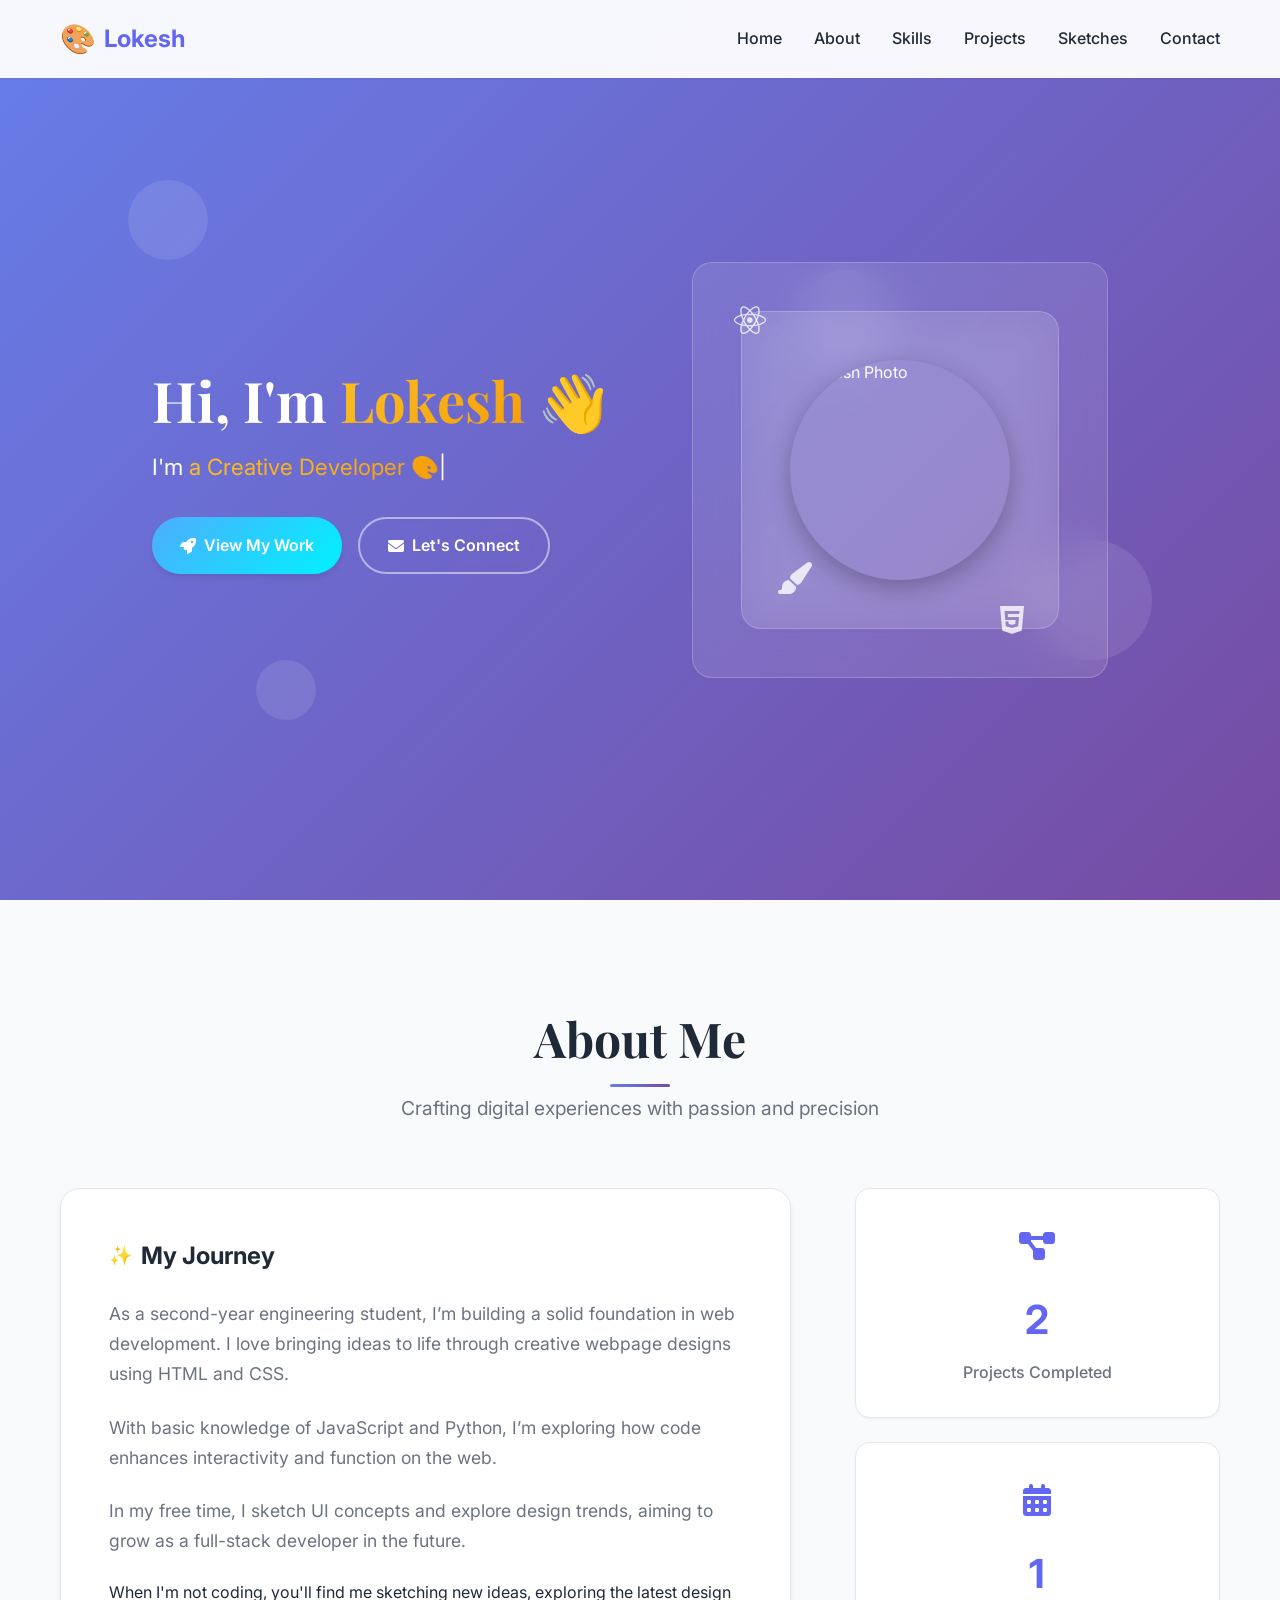
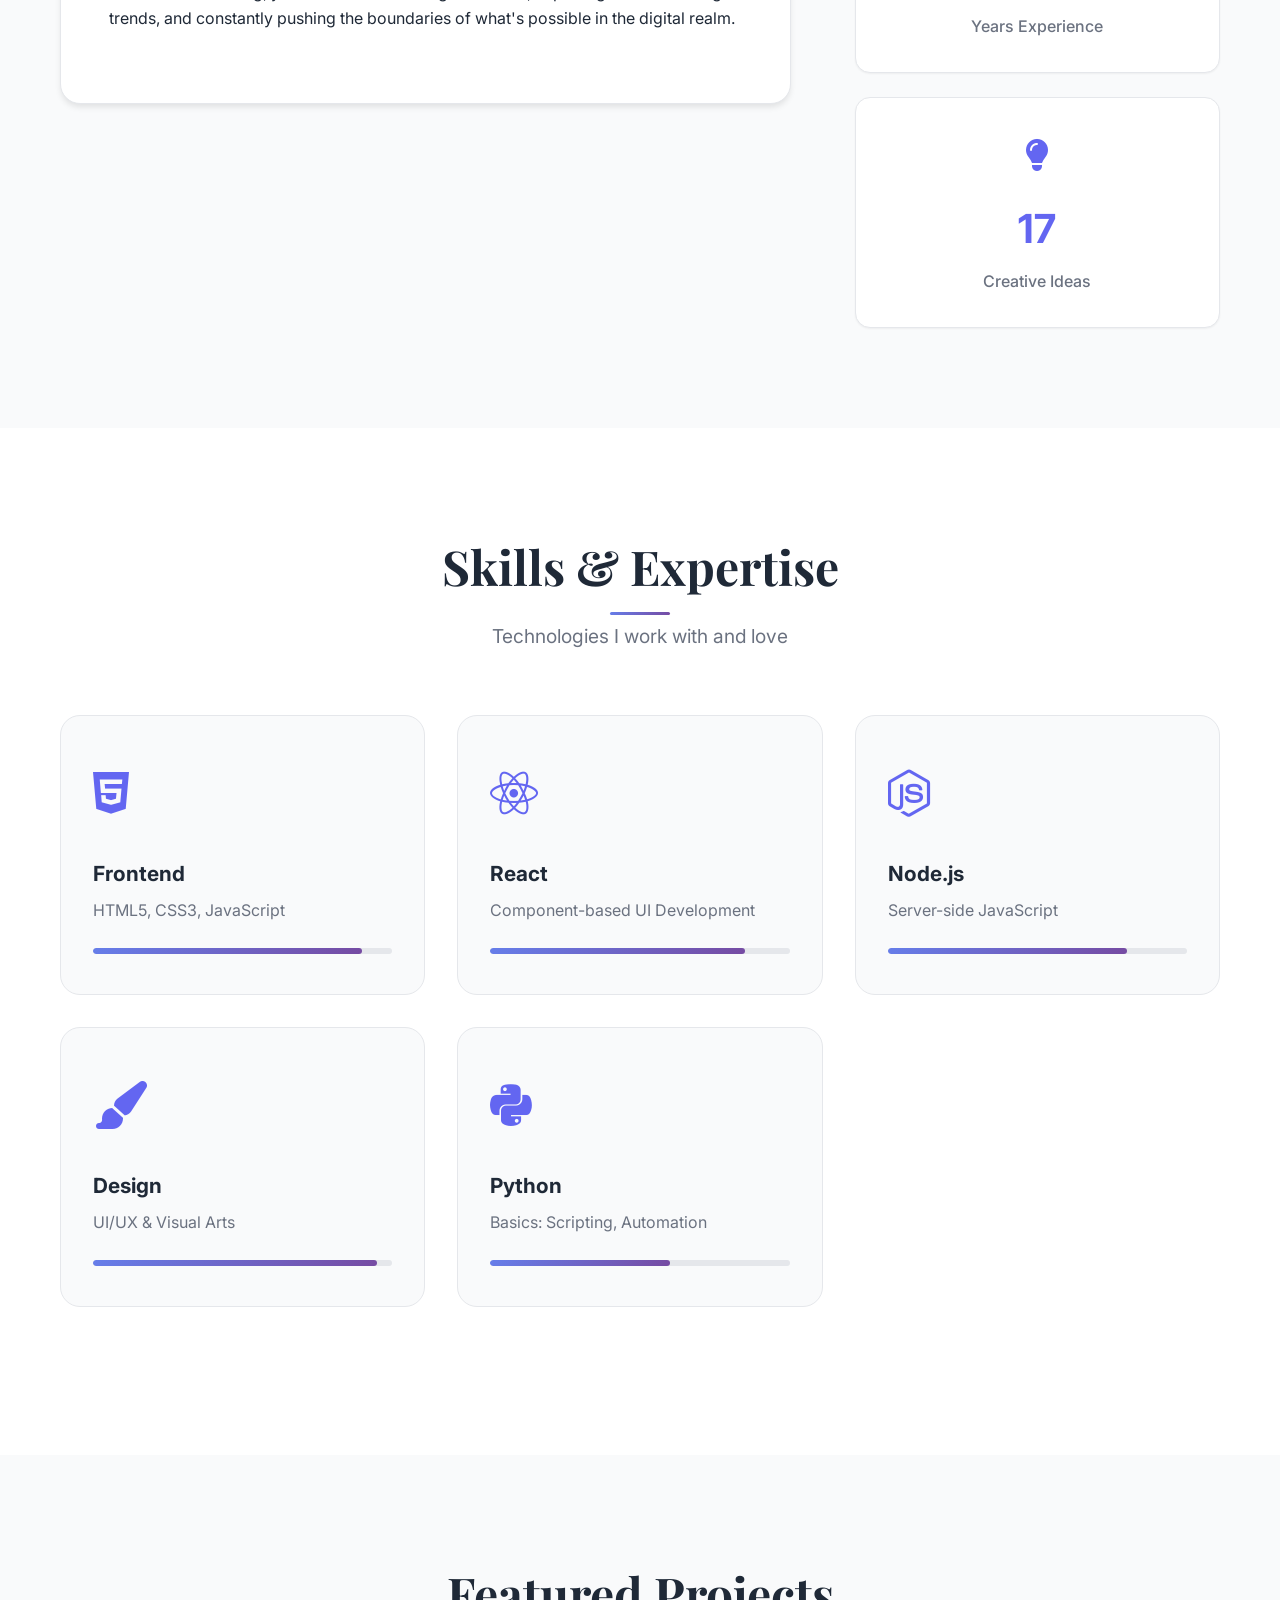
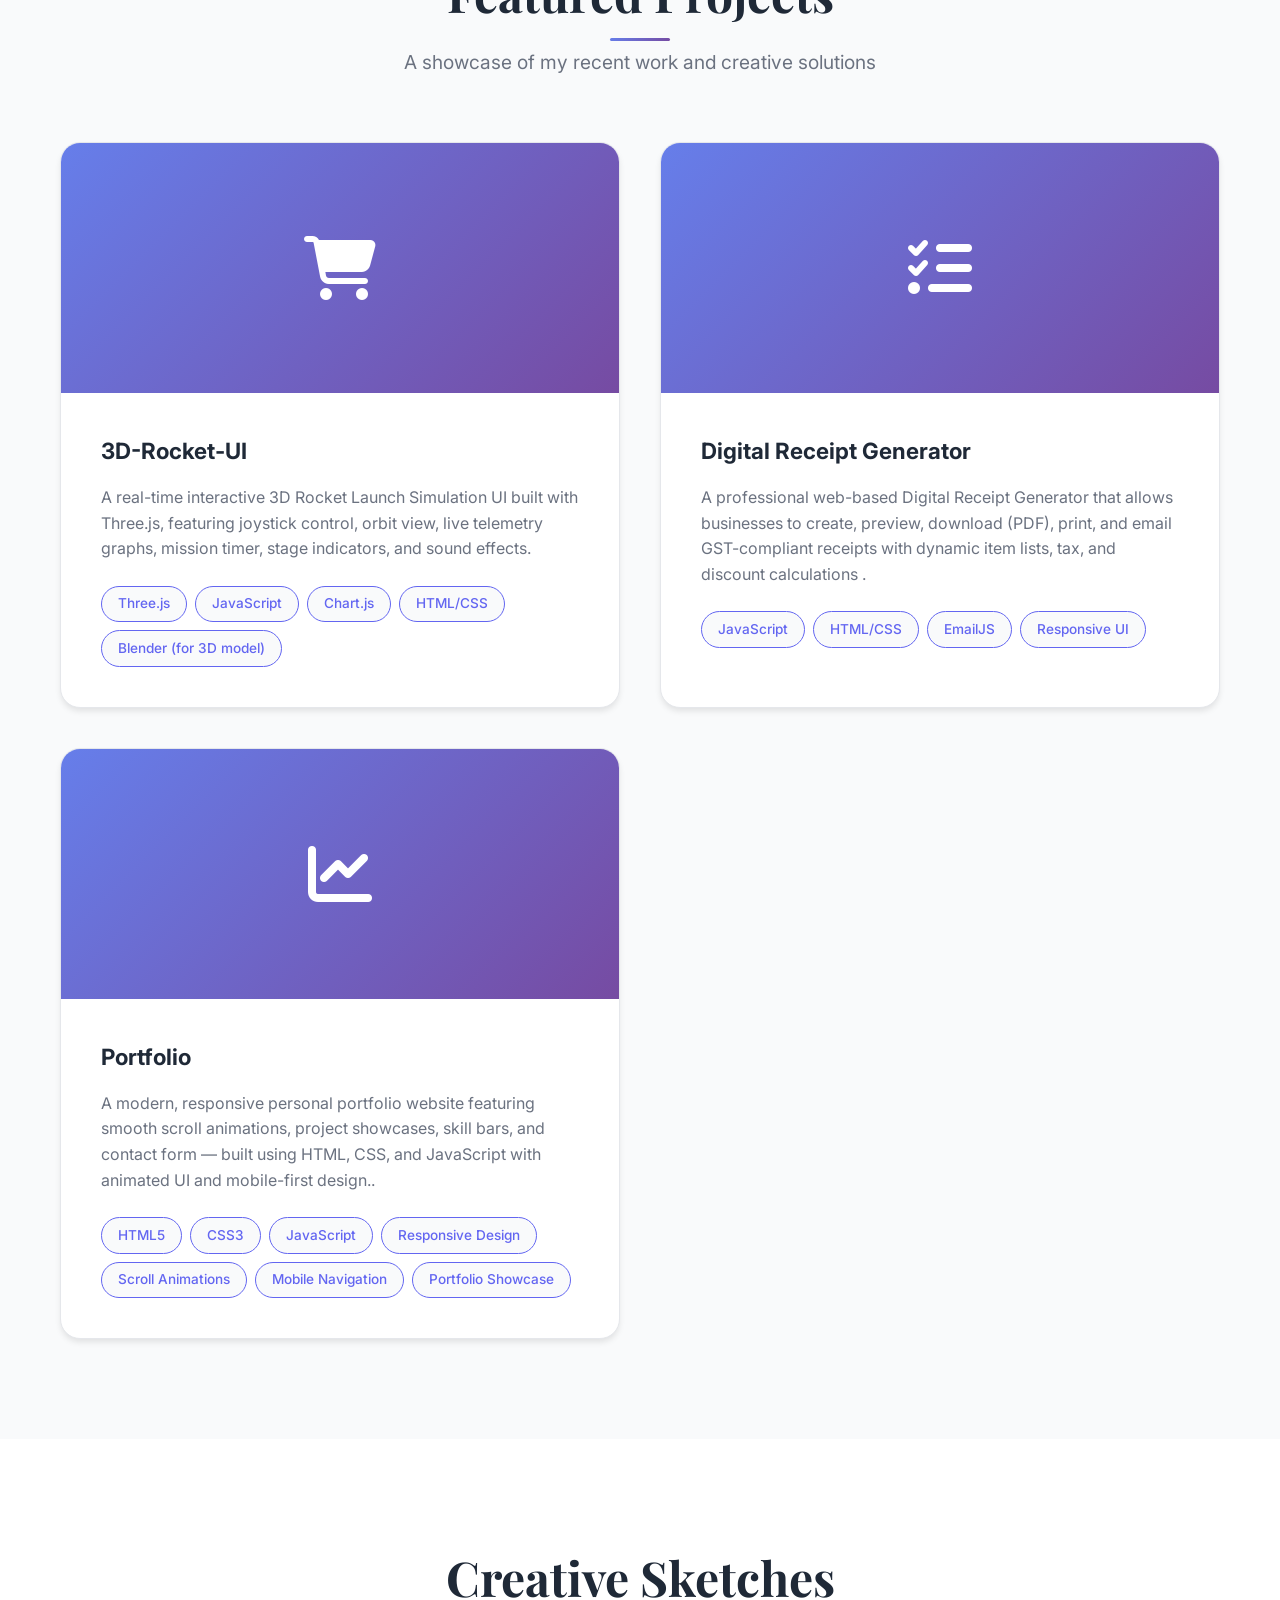
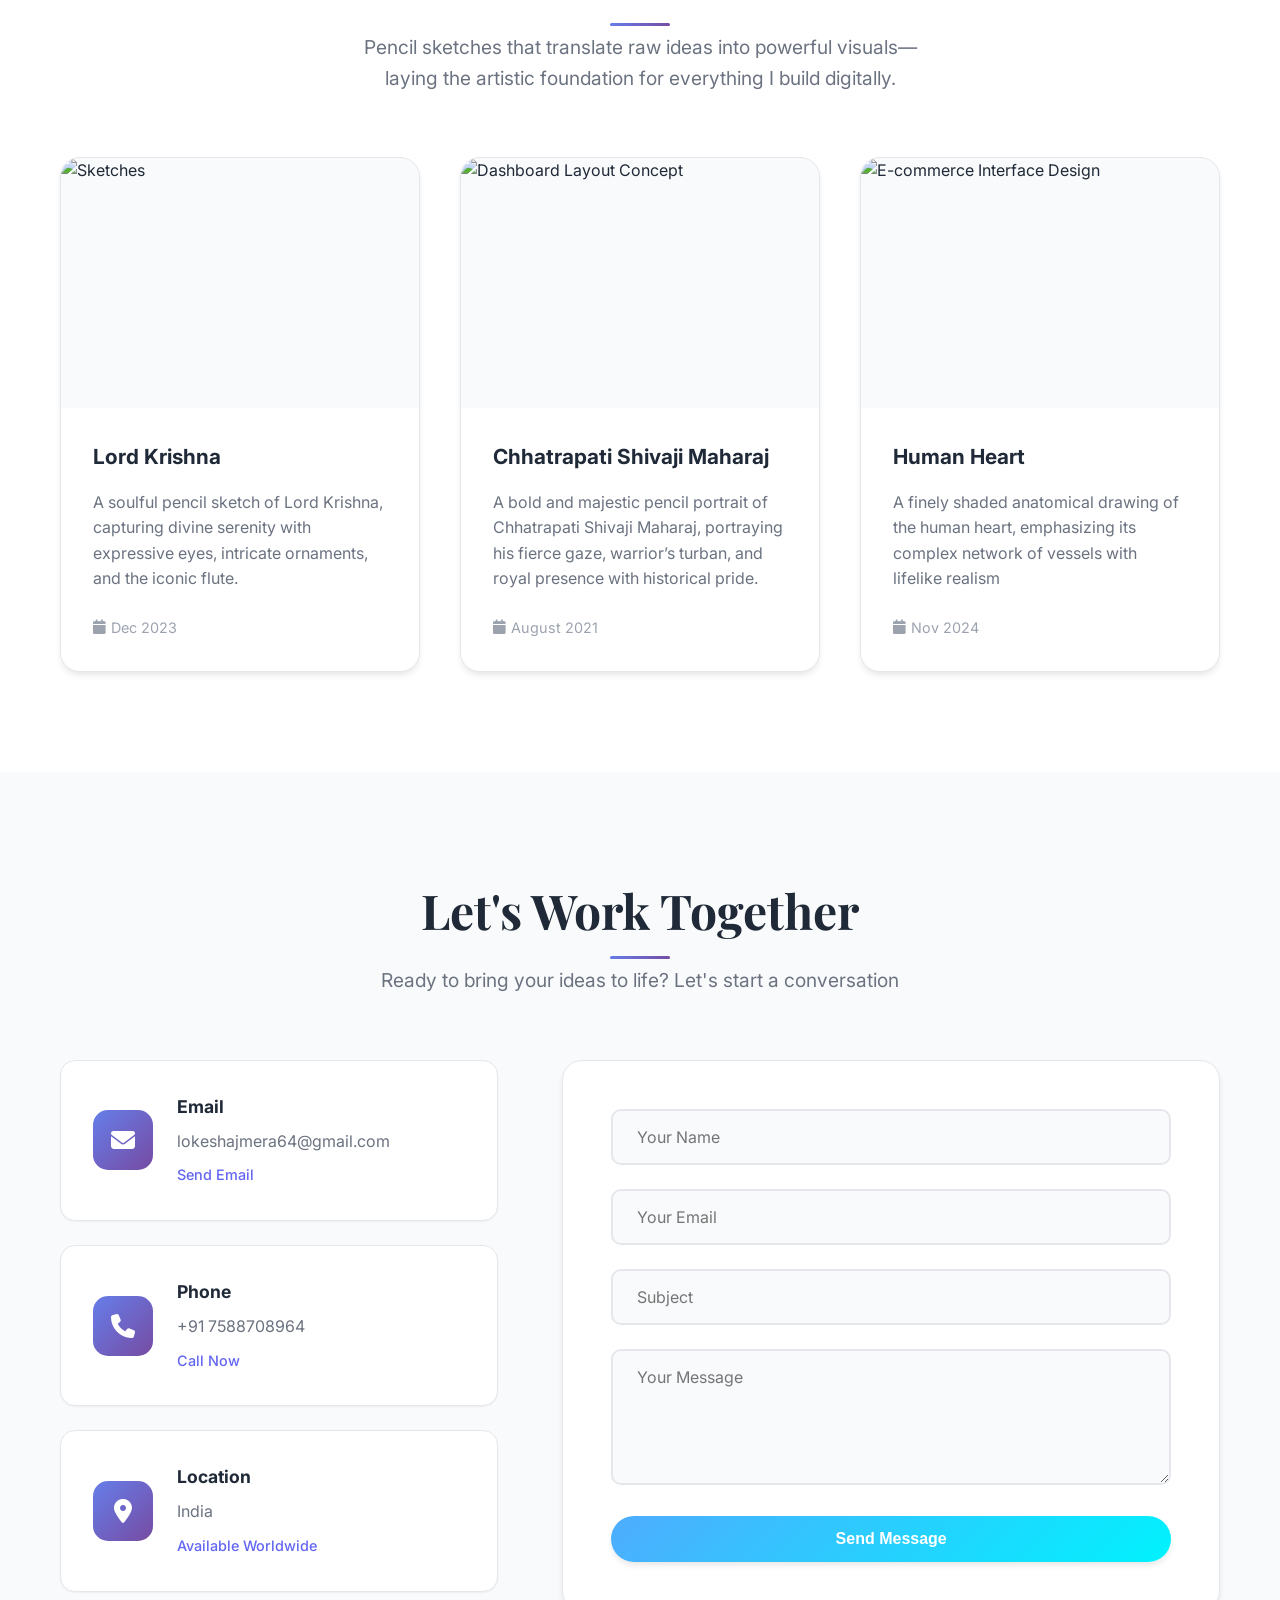
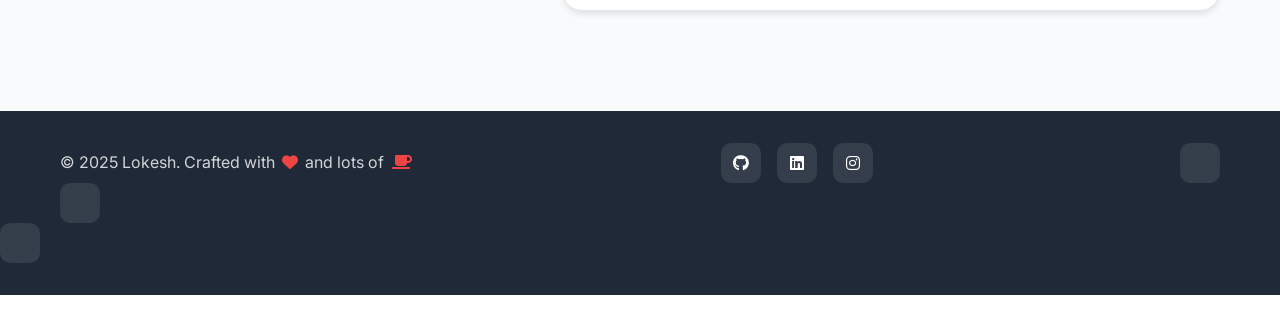
==== index.html @ 63e442e7 "Update index.html" ====
<!DOCTYPE html>
<html lang="en">
<head>
    <meta charset="UTF-8">
    <meta name="viewport" content="width=device-width, initial-scale=1.0">
    <title>Lokesh's Creative Portfolio</title>
    <link rel="stylesheet" href="style2.css">
    <link href="https://fonts.googleapis.com/css2?family=Inter:wght@300;400;500;600;700;800&family=Playfair+Display:wght@400;500;600;700&display=swap" rel="stylesheet">
    <link rel="stylesheet" href="https://cdnjs.cloudflare.com/ajax/libs/font-awesome/6.4.0/css/all.min.css">
</head>
<body>
    <!-- Progress Bar -->
    <div class="progress-bar" id="progressBar"></div>

    <!-- Navigation Bar -->
    <nav class="navbar" id="navbar">
        <div class="nav-container">
            <div class="logo">
                <span class="logo-icon">🎨</span>
                <span class="logo-text">Lokesh</span>
            </div>
            <ul class="nav-menu" id="navMenu">
                <li><a href="#home" class="nav-link">Home</a></li>
                <li><a href="#about" class="nav-link">About</a></li>
                <li><a href="#skills" class="nav-link">Skills</a></li>
                <li><a href="#projects" class="nav-link">Projects</a></li>
                <li><a href="#sketches" class="nav-link">Sketches</a></li>
                <li><a href="#contact" class="nav-link">Contact</a></li>
            </ul>
            <div class="hamburger" id="hamburger">
                <span></span>
                <span></span>
                <span></span>
            </div>
        </div>
    </nav>

    <!-- Hero Section -->
    <section id="home" class="hero">
        <div class="hero-bg">
            <div class="floating-shapes">
                <div class="shape shape-1"></div>
                <div class="shape shape-2"></div>
                <div class="shape shape-3"></div>
                <div class="shape shape-4"></div>
            </div>
        </div>
        <div class="container">
            <div class="hero-content">
                <div class="hero-text">
                    <h1 class="hero-title">
                        Hi, I'm <span class="highlight">Lokesh</span>
                        <span class="wave">👋</span>
                    </h1>
                    <p class="hero-subtitle" id="typewriter"></p>
                    <div class="hero-buttons">
                        <a href="#projects" class="btn btn-primary">
                            <i class="fas fa-rocket"></i>
                            View My Work
                        </a>
                        <a href="#contact" class="btn btn-secondary">
                            <i class="fas fa-envelope"></i>
                            Let's Connect
                        </a>
                    </div>
                </div>
                <div class="hero-image">
                    <div class="profile-card">
                        <div class="profile-card">
                            <img src="IMG_20250128_160858090_HDR.jpg" alt="Lokesh Photo" class="profile-photo">
                        </div>


                        <div class="floating-icons">
                            <i class="fab fa-react floating-icon"></i>
                            <i class="fab fa-javascript floating-icon"></i>
                            <i class="fas fa-paint-brush floating-icon"></i>
                            <i class="fab fa-html5 floating-icon"></i>
                        </div>
                    </div>
                </div>
            </div>
        </div>
    </section>

    <!-- About Section -->
    <section id="about" class="about">
        <div class="container">
            <div class="section-header">
                <h2 class="section-title">About Me</h2>
                <p class="section-subtitle">Crafting digital experiences with passion and precision</p>
            </div>
            <div class="about-content">
                <div class="about-text">
                    <div class="about-card">
                        <h3>My Journey</h3>
                        <p>As a second-year engineering student, I’m building a solid foundation in web development. I love bringing ideas to life through creative webpage designs using HTML and CSS.</p>
                        <p>With basic knowledge of JavaScript and Python, I’m exploring how code enhances interactivity and function on the web.</p>
                        <p>In my free time, I sketch UI concepts and explore design trends, aiming to grow as a full-stack developer in the future.</p>
                        When I'm not coding, you'll find me sketching new ideas, exploring the latest design trends, and constantly pushing the boundaries of what's possible in the digital realm.</p>
                    </div>
                </div>
                <div class="stats-container">
                    <div class="stat-card">
                        <div class="stat-icon">
                            <i class="fas fa-project-diagram"></i>
                        </div>
                        <div class="stat-number" data-target="4-5">0</div>
                        <div class="stat-label">Projects Completed</div>
                    </div>
                    <div class="stat-card">
                        <div class="stat-icon">
                            <i class="fas fa-calendar-alt"></i>
                        </div>
                        <div class="stat-number" data-target="2">0</div>
                        <div class="stat-label">Years Experience</div>
                    </div>
                    <div class="stat-card">
                        <div class="stat-icon">
                            <i class="fas fa-lightbulb"></i>
                        </div>
                        <div class="stat-number" data-target="30-40+">0</div>
                        <div class="stat-label">Creative Ideas</div>
                    </div>
                </div>
            </div>
        </div>
    </section>

    <!-- Skills Section -->
    <section id="skills" class="skills">
        <div class="container">
            <div class="section-header">
                <h2 class="section-title">Skills & Expertise</h2>
                <p class="section-subtitle">Technologies I work with and love</p>
            </div>
            <div class="skills-grid">
                <div class="skill-card" data-skill="Frontend Development">
                    <div class="skill-icon">
                        <i class="fab fa-html5"></i>
                    </div>
                    <h3>Frontend</h3>
                    <p>HTML5, CSS3, JavaScript</p>
                    <div class="skill-progress">
                        <div class="progress-bar-fill" data-percent="90"></div>
                    </div>
                </div>
                <div class="skill-card" data-skill="Modern Frameworks">
                    <div class="skill-icon">
                        <i class="fab fa-react"></i>
                    </div>
                    <h3>React</h3>
                    <p>Component-based UI Development</p>
                    <div class="skill-progress">
                        <div class="progress-bar-fill" data-percent="85"></div>
                    </div>
                </div>
                <div class="skill-card" data-skill="Backend Development">
                    <div class="skill-icon">
                        <i class="fab fa-node-js"></i>
                    </div>
                    <h3>Node.js</h3>
                    <p>Server-side JavaScript</p>
                    <div class="skill-progress">
                        <div class="progress-bar-fill" data-percent="80"></div>
                    </div>
                </div>
                <div class="skill-card" data-skill="Creative Design">
                    <div class="skill-icon">
                        <i class="fas fa-paint-brush"></i>
                    </div>
                    <h3>Design</h3>
                    <p>UI/UX & Visual Arts</p>
                    <div class="skill-progress">
                        <div class="progress-bar-fill" data-percent="95"></div>
                    </div>
                </div>
                <!-- <div class="skill-card" data-skill="Database Management">
                    <div class="skill-icon">
                        <i class="fas fa-database"></i>
                    </div>
                    <h3>Database</h3>
                    <p>MongoDB, PostgreSQL</p>
                    <div class="skill-progress">
                        <div class="progress-bar-fill" data-percent="75"></div>
                    </div>
                </div>
                <div class="skill-card" data-skill="Version Control">
                    <div class="skill-icon">
                        <i class="fab fa-git-alt"></i>
                    </div>
                    <h3>Git</h3>
                    <p>Version Control & Collaboration</p>
                    <div class="skill-progress">
                        <div class="progress-bar-fill" data-percent="88"></div>
                    </div>
                </div>
            </div>
            <div class="skill-description" id="skillDescription">
                <p>Hover over a skill to learn more about my expertise</p>
            </div> -->
                <div class="skill-card" data-skill="Python Programming">
                    <div class="skill-icon">
                        <i class="fab fa-python"></i>
                    </div>
                    <h3>Python</h3>
                    <p>Basics: Scripting, Automation</p>
                    <div class="skill-progress">
                        <div class="progress-bar-fill" data-percent="60"></div>
                    </div>
                </div>

        </div>
    </section>

    <!-- Projects Section -->
    <section id="projects" class="projects">
        <div class="container">
            <div class="section-header">
                <h2 class="section-title">Featured Projects</h2>
                <p class="section-subtitle">A showcase of my recent work and creative solutions</p>
            </div>
            <div class="projects-grid">
                <div class="project-card">
                    <div class="project-image">
                        <div class="project-overlay">
                            <div class="project-links">
                                <a href="https://github.com/Lokeshajmera/3D-Rocket_UI" class="project-link">
                                    <i class="fas fa-external-link-alt"></i>
                                </a>
                                <a href="https://github.com/Lokeshajmera/3D-Rocket_UI" class="project-link">
                                    <i class="fab fa-github"></i>
                                </a>
                            </div>
                        </div>
                        <i class="fas fa-shopping-cart project-icon"></i>
                    </div>
                    <div class="project-content">
                        <h3>3D-Rocket-UI</h3>
                        <p>A real-time interactive 3D Rocket Launch Simulation UI built with Three.js, featuring joystick control, orbit view, live telemetry graphs, mission timer, stage indicators, and sound effects.</p>
                        <div class="project-tags">
                 <span>Three.js</span>
                        <span>JavaScript</span>
                        <span>Chart.js</span>
                        <span>HTML/CSS</span>
                        <span>Blender (for 3D model)</span>

                        </div>
                    </div>
                </div>
                <div class="project-card">
                    <div class="project-image">
                        <div class="project-overlay">
                            <div class="project-links">
                                <a href="https://github.com/Lokeshajmera/Digital-Receipt-Generator" class="project-link">
                                    <i class="fas fa-external-link-alt"></i>
                                </a>
                                <a href="https://github.com/Lokeshajmera/Digital-Receipt-Generator" class="project-link">
                                    <i class="fab fa-github"></i>
                                </a>
                            </div>
                        </div>
                        <i class="fas fa-tasks project-icon"></i>
                    </div>
                    <div class="project-content">
                        <h3>Digital Receipt Generator</h3>
                        <p>A professional web-based Digital Receipt Generator that allows businesses to create, preview, download (PDF), print, and email GST-compliant receipts with dynamic item lists, tax, and discount calculations .</p>
                        <div class="project-tags">
                                <span>JavaScript</span>
                                <span>HTML/CSS</span>
                                <span>EmailJS</span>
                                <span>Responsive UI</span>

                        </div>
                    </div>
                </div>
                <div class="project-card">
                    <div class="project-image">
                        <div class="project-overlay">
                            <div class="project-links">
                                <a href="#" class="project-link">
                                    <i class="fas fa-external-link-alt"></i>
                                </a>
                                <a href="#" class="project-link">
                                    <i class="fab fa-github"></i>
                                </a>
                            </div>
                        </div>
                        <i class="fas fa-chart-line project-icon"></i>
                    </div>
                    <div class="project-content">
                        <h3>Portfolio</h3>
                        <p>A modern, responsive personal portfolio website featuring smooth scroll animations, project showcases, skill bars, and contact form — built using HTML, CSS, and JavaScript with animated UI and mobile-first design..</p>
                        <div class="project-tags">
                                <span>HTML5</span>
                                <span>CSS3</span>
                                <span>JavaScript</span>
                                <span>Responsive Design</span>
                                <span>Scroll Animations</span>
                                <span>Mobile Navigation</span>
                                <span>Portfolio Showcase</span>
                        </div>
                    </div>
                </div>
            </div>
        </div>
    </section>

    <!-- Sketches Section -->
    <section id="sketches" class="sketches">
        <div class="container">
            <div class="section-header">
                <h2 class="section-title">Creative Sketches</h2>
                <p class="section-subtitle">Pencil sketches that translate raw ideas into powerful visuals—laying the artistic foundation for everything I build digitally.</p>
            </div>
            <div class="sketches-grid">
                <div class="sketch-card">
                    <div class="sketch-image">
                        <img src="krishna.jpeg" alt="Sketches" loading="lazy">

                        <div class="sketch-overlay">
                            <div class="sketch-info">
                                <i class="fas fa-eye"></i>
                                <span>View Details</span>
                            </div>
                        </div>
                    </div>
                    <div class="sketch-content">
                        <h3>Lord Krishna</h3>
                        <p>A soulful pencil sketch of Lord Krishna, capturing divine serenity with expressive eyes, intricate ornaments, and the iconic flute.</p>
                        <div class="sketch-meta">
                            <span class="sketch-date">
                                <i class="fas fa-calendar"></i>
                                Dec 2023
                            </span>
                        </div>
                    </div>
                </div>
                <div class="sketch-card">
                    <div class="sketch-image">
                        <img src="shivaji_maharaj.jpeg" alt="Dashboard Layout Concept" loading="lazy">
                        <div class="sketch-overlay">
                            <div class="sketch-info">
                                <i class="fas fa-eye"></i>
                                <span>View Details</span>
                            </div>
                        </div>
                    </div>
                    <div class="sketch-content">
                        <h3>Chhatrapati Shivaji Maharaj</h3>
                        <p>A bold and majestic pencil portrait of Chhatrapati Shivaji Maharaj, portraying his fierce gaze, warrior’s turban, and royal presence with historical pride.</p>
                        <div class="sketch-meta">
                            <span class="sketch-date">
                                <i class="fas fa-calendar"></i>
                                August 2021
                            </span>
                        </div>
                    </div>
                </div>
                <div class="sketch-card">
                    <div class="sketch-image">
                        <img src="heart.jpeg" alt="E-commerce Interface Design" loading="lazy">
                        <div class="sketch-overlay">
                            <div class="sketch-info">
                                <i class="fas fa-eye"></i>
                                <span>View Details</span>
                            </div>
                        </div>
                    </div>
                    <div class="sketch-content">
                        <h3>Human Heart</h3>
                        <p>A finely shaded anatomical drawing of the human heart, emphasizing its complex network of vessels with lifelike realism</p>
                        <div class="sketch-meta">
                            <span class="sketch-date">
                                <i class="fas fa-calendar"></i>
                                Nov 2024
                            </span>
                        </div>
                    </div>
                </div>
            </div>
        </div>
    </section>

    <!-- Contact Section -->
    <section id="contact" class="contact">
        <div class="container">
            <div class="section-header">
                <h2 class="section-title">Let's Work Together</h2>
                <p class="section-subtitle">Ready to bring your ideas to life? Let's start a conversation</p>
            </div>
            <div class="contact-content">
                <div class="contact-info">
                    <div class="contact-card">
                        <div class="contact-icon">
                            <i class="fas fa-envelope"></i>
                        </div>
                        <div class="contact-details">
                            <h3>Email</h3>
                            <p>lokeshajmera64@gmail.com</p>
                            <a href="mailto:lokeshajmera64@gmail.com" class="contact-link">Send Email</a>
                        </div>
                    </div>
                    <div class="contact-card">
                        <div class="contact-icon">
                            <i class="fas fa-phone"></i>
                        </div>
                        <div class="contact-details">
                            <h3>Phone</h3>
                            <p>+91 7588708964</p>
                            <a href="tel:+91 7588708964" class="contact-link">Call Now</a>
                        </div>
                    </div>
                    <div class="contact-card">
                        <div class="contact-icon">
                            <i class="fas fa-map-marker-alt"></i>
                        </div>
                        <div class="contact-details">
                            <h3>Location</h3>
                            <p>India</p>
                            <span class="contact-link">Available Worldwide</span>
                        </div>
                    </div>
                </div>
                <form class="contact-form" id="contactForm">
                    <div class="form-group">
                        <input type="text" name="name" id="name" placeholder="Your Name" required>
                        <span class="form-error" id="nameError"></span>
                    </div>
                    <div class="form-group">
                        <input type="email" name="email" id="email" placeholder="Your Email" required>
                        <span class="form-error" id="emailError"></span>
                    </div>
                    <div class="form-group">
                        <input type="text" name="subject" id="subject" placeholder="Subject" required>
                        <span class="form-error" id="subjectError"></span>
                    </div>
                    <div class="form-group">
                        <textarea name="message" id="message" placeholder="Your Message" rows="5" required></textarea>
                        <span class="form-error" id="messageError"></span>
                    </div>
                    <button type="submit" class="btn btn-primary btn-full">
                        <span class="btn-text">Send Message</span>
                        <span class="btn-loader">
                            <i class="fas fa-spinner fa-spin"></i>
                        </span>
                    </button>
                </form>
            </div>
        </div>
    </section>

    <!-- Footer -->
    <footer class="footer">
        <div class="container">
            <div class="footer-content">
                <div class="footer-text">
                    <p>&copy; 2025 Lokesh. Crafted with <i class="fas fa-heart"></i> and lots of <i class="fas fa-coffee"></i></p>
                </div>
                <div class="social-links">
                    <a href="https://github.com/Lokeshajmera" target="_blank" class="social-link">
                        <i class="fab fa-github"></i>
                    </a>
                    <a href="https://www.linkedin.com/in/lokesh-ajmera-b9165335" target="_blank" class="social-link">
                        <i class="fab fa-linkedin"></i>
                    </a>
                    <a href="https://www.instagram.com/lokeshjain_108/" target="_blank" class="social-link">
                        <i class="fab fa-instagram"></i>
                </div>

            </div>
        </div>
    </footer>

    <script src="script2.js"></script>
</body>
</html>
---- style2.css ----
/* Enhanced Portfolio CSS with Modern Design */

:root {
    --primary-color: #6366f1;
    --primary-dark: #4f46e5;
    --primary-light: #818cf8;
    --secondary-color: #f59e0b;
    --secondary-dark: #d97706;
    --accent-color: #10b981;
    --text-primary: #1f2937;
    --text-secondary: #6b7280;
    --text-light: #9ca3af;
    --background-light: #f9fafb;
    --background-white: #ffffff;
    --border-color: #e5e7eb;
    --shadow-sm: 0 1px 2px 0 rgba(0, 0, 0, 0.05);
    --shadow-md: 0 4px 6px -1px rgba(0, 0, 0, 0.1);
    --shadow-lg: 0 10px 15px -3px rgba(0, 0, 0, 0.1);
    --shadow-xl: 0 20px 25px -5px rgba(0, 0, 0, 0.1);
    --gradient-primary: linear-gradient(135deg, #667eea 0%, #764ba2 100%);
    --gradient-secondary: linear-gradient(135deg, #f093fb 0%, #f5576c 100%);
    --gradient-accent: linear-gradient(135deg, #4facfe 0%, #00f2fe 100%);
}

* {
    margin: 0;
    padding: 0;
    box-sizing: border-box;
}

html {
    scroll-behavior: smooth;
}

body {
    font-family: 'Inter', sans-serif;
    line-height: 1.6;
    color: var(--text-primary);
    overflow-x: hidden;
}

.container {
    max-width: 1200px;
    margin: 0 auto;
    padding: 0 20px;
}

/* Progress Bar */
.progress-bar {
    position: fixed;
    top: 0;
    left: 0;
    width: 0%;
    height: 3px;
    background: var(--gradient-primary);
    z-index: 9999;
    transition: width 0.3s ease;
}

/* Navigation */
.navbar {
    background: rgba(255, 255, 255, 0.95);
    backdrop-filter: blur(20px);
    box-shadow: var(--shadow-sm);
    position: fixed;
    width: 100%;
    top: 0;
    z-index: 1000;
    transition: all 0.3s ease;
}

.navbar.scrolled {
    background: rgba(255, 255, 255, 0.98);
    box-shadow: var(--shadow-md);
}

.nav-container {
    max-width: 1200px;
    margin: 0 auto;
    padding: 1rem 20px;
    display: flex;
    justify-content: space-between;
    align-items: center;
}

.logo {
    display: flex;
    align-items: center;
    gap: 0.5rem;
    font-size: 1.5rem;
    font-weight: 700;
    color: var(--primary-color);
    text-decoration: none;
}

.logo-icon {
    font-size: 1.8rem;
    animation: bounce 2s infinite;
}

.nav-menu {
    display: flex;
    list-style: none;
    gap: 2rem;
}

.nav-link {
    text-decoration: none;
    color: var(--text-primary);
    font-weight: 500;
    position: relative;
    transition: all 0.3s ease;
    padding: 0.5rem 0;
}

.nav-link::after {
    content: '';
    position: absolute;
    width: 0;
    height: 2px;
    bottom: 0;
    left: 0;
    background: var(--gradient-primary);
    transition: width 0.3s ease;
}

.nav-link:hover::after {
    width: 100%;
}

.nav-link:hover {
    color: var(--primary-color);
}

/* Mobile menu */
.hamburger {
    display: none;
    flex-direction: column;
    cursor: pointer;
    padding: 0.5rem;
}

.hamburger span {
    width: 25px;
    height: 3px;
    background: var(--text-primary);
    margin: 3px 0;
    transition: 0.3s;
    border-radius: 2px;
}

.hamburger.active span:nth-child(1) {
    transform: rotate(-45deg) translate(-5px, 6px);
}

.hamburger.active span:nth-child(2) {
    opacity: 0;
}

.hamburger.active span:nth-child(3) {
    transform: rotate(45deg) translate(-5px, -6px);
}

/* Hero Section */
.hero {
    background: var(--gradient-primary);
    color: white;
    padding: 120px 0 80px;
    min-height: 100vh;
    display: flex;
    align-items: center;
    position: relative;
    overflow: hidden;
}

.hero-bg {
    position: absolute;
    top: 0;
    left: 0;
    width: 100%;
    height: 100%;
    z-index: 1;
}

.floating-shapes {
    position: absolute;
    width: 100%;
    height: 100%;
}

.shape {
    position: absolute;
    border-radius: 50%;
    background: rgba(255, 255, 255, 0.1);
    animation: float 6s ease-in-out infinite;
}

.shape-1 {
    width: 80px;
    height: 80px;
    top: 20%;
    left: 10%;
    animation-delay: 0s;
}

.shape-2 {
    width: 120px;
    height: 120px;
    top: 60%;
    right: 10%;
    animation-delay: 2s;
}

.shape-3 {
    width: 60px;
    height: 60px;
    bottom: 20%;
    left: 20%;
    animation-delay: 4s;
}

.shape-4 {
    width: 100px;
    height: 100px;
    top: 30%;
    right: 30%;
    animation-delay: 1s;
}

.hero-content {
    position: relative;
    z-index: 2;
    display: grid;
    grid-template-columns: 1fr 1fr;
    gap: 4rem;
    align-items: center;
}

.hero-title {
    font-family: 'Playfair Display', serif;
    font-size: 3.5rem;
    font-weight: 700;
    margin-bottom: 1rem;
    line-height: 1.2;
}

.highlight {
    background: linear-gradient(135deg, #fbbf24, #f59e0b);
    -webkit-background-clip: text;
    -webkit-text-fill-color: transparent;
    background-clip: text;
}

.wave {
    animation: wave 2s ease-in-out infinite;
    display: inline-block;
}

.hero-subtitle {
    font-size: 1.4rem;
    margin-bottom: 2rem;
    opacity: 0.9;
    min-height: 2rem;
}

.hero-buttons {
    display: flex;
    gap: 1rem;
    flex-wrap: wrap;
}

.hero-image {
    display: flex;
    justify-content: center;
    align-items: center;
}

.profile-card {
    position: relative;
    background: rgba(255, 255, 255, 0.1);
    backdrop-filter: blur(20px);
    border-radius: 20px;
    padding: 3rem;
    border: 1px solid rgba(255, 255, 255, 0.2);
}

.profile-avatar {
    width: 200px;
    height: 200px;
    background: var(--gradient-secondary);
    border-radius: 50%;
    display: flex;
    align-items: center;
    justify-content: center;
    font-size: 4rem;
    color: white;
    box-shadow: var(--shadow-xl);
}

.floating-icons {
    position: absolute;
    width: 100%;
    height: 100%;
    top: 0;
    left: 0;
}

.floating-icon {
    position: absolute;
    font-size: 2rem;
    color: rgba(255, 255, 255, 0.8);
    animation: floatIcon 4s ease-in-out infinite;
}

.floating-icon:nth-child(1) {
    top: 10%;
    left: 10%;
    animation-delay: 0s;
}

.floating-icon:nth-child(2) {
    top: 20%;
    right: 10%;
    animation-delay: 1s;
}

.floating-icon:nth-child(3) {
    bottom: 20%;
    left: 20%;
    animation-delay: 2s;
}

.floating-icon:nth-child(4) {
    bottom: 10%;
    right: 20%;
    animation-delay: 3s;
}

/* Buttons */
.btn {
    display: inline-flex;
    align-items: center;
    gap: 0.5rem;
    padding: 14px 28px;
    text-decoration: none;
    border-radius: 50px;
    font-weight: 600;
    font-size: 1rem;
    transition: all 0.3s ease;
    border: none;
    cursor: pointer;
    position: relative;
    overflow: hidden;
}

.btn::before {
    content: '';
    position: absolute;
    top: 0;
    left: -100%;
    width: 100%;
    height: 100%;
    background: linear-gradient(90deg, transparent, rgba(255, 255, 255, 0.2), transparent);
    transition: left 0.5s;
}

.btn:hover::before {
    left: 100%;
}

.btn-primary {
    background: var(--gradient-accent);
    color: white;
    box-shadow: var(--shadow-md);
}

.btn-primary:hover {
    transform: translateY(-2px);
    box-shadow: var(--shadow-lg);
}

.btn-secondary {
    background: transparent;
    color: white;
    border: 2px solid rgba(255, 255, 255, 0.5);
    backdrop-filter: blur(10px);
}

.btn-secondary:hover {
    background: white;
    color: var(--primary-color);
    border-color: white;
}

.btn-full {
    width: 100%;
    justify-content: center;
}

.btn-loader {
    display: none;
}

.btn.loading .btn-text {
    display: none;
}

.btn.loading .btn-loader {
    display: inline-block;
}

/* Sections */
section {
    padding: 100px 0;
    position: relative;
}

.section-header {
    text-align: center;
    margin-bottom: 4rem;
}

.section-title {
    font-family: 'Playfair Display', serif;
    font-size: 3rem;
    font-weight: 700;
    color: var(--text-primary);
    margin-bottom: 1rem;
    position: relative;
}

.section-title::after {
    content: '';
    position: absolute;
    bottom: -10px;
    left: 50%;
    transform: translateX(-50%);
    width: 60px;
    height: 3px;
    background: var(--gradient-primary);
    border-radius: 2px;
}

.section-subtitle {
    font-size: 1.2rem;
    color: var(--text-secondary);
    max-width: 600px;
    margin: 0 auto;
}

/* About Section */
.about {
    background: var(--background-light);
}

.about-content {
    display: grid;
    grid-template-columns: 2fr 1fr;
    gap: 4rem;
    align-items: start;
}

.about-card {
    background: white;
    padding: 3rem;
    border-radius: 20px;
    box-shadow: var(--shadow-md);
    border: 1px solid var(--border-color);
}

.about-card h3 {
    font-size: 1.5rem;
    color: var(--text-primary);
    margin-bottom: 1.5rem;
    display: flex;
    align-items: center;
    gap: 0.5rem;
}

.about-card h3::before {
    content: '✨';
    font-size: 1.2rem;
}

.about-card p {
    font-size: 1.1rem;
    color: var(--text-secondary);
    margin-bottom: 1.5rem;
    line-height: 1.7;
}

.stats-container {
    display: flex;
    flex-direction: column;
    gap: 1.5rem;
}

.stat-card {
    background: white;
    padding: 2rem;
    border-radius: 15px;
    box-shadow: var(--shadow-sm);
    border: 1px solid var(--border-color);
    text-align: center;
    transition: all 0.3s ease;
    cursor: pointer;
}

.stat-card:hover {
    transform: translateY(-5px);
    box-shadow: var(--shadow-lg);
}

.stat-icon {
    font-size: 2rem;
    color: var(--primary-color);
    margin-bottom: 1rem;
}

.stat-number {
    font-size: 2.5rem;
    font-weight: 700;
    color: var(--primary-color);
    margin-bottom: 0.5rem;
}

.stat-label {
    color: var(--text-secondary);
    font-weight: 500;
}

/* Skills Section */
.skills {
    background: white;
}

.skills-grid {
    display: grid;
    grid-template-columns: repeat(auto-fit, minmax(300px, 1fr));
    gap: 2rem;
    margin-bottom: 3rem;
}

.skill-card {
    background: var(--background-light);
    padding: 2.5rem 2rem;
    border-radius: 20px;
    border: 1px solid var(--border-color);
    transition: all 0.3s ease;
    cursor: pointer;
    position: relative;
    overflow: hidden;
}

.skill-card::before {
    content: '';
    position: absolute;
    top: 0;
    left: 0;
    width: 100%;
    height: 4px;
    background: var(--gradient-primary);
    transform: scaleX(0);
    transition: transform 0.3s ease;
}

.skill-card:hover::before {
    transform: scaleX(1);
}

.skill-card:hover {
    transform: translateY(-10px);
    background: white;
    box-shadow: var(--shadow-lg);
}

.skill-icon {
    font-size: 3rem;
    color: var(--primary-color);
    margin-bottom: 1.5rem;
}

.skill-card h3 {
    font-size: 1.3rem;
    color: var(--text-primary);
    margin-bottom: 0.5rem;
}

.skill-card p {
    color: var(--text-secondary);
    margin-bottom: 1.5rem;
}

.skill-progress {
    width: 100%;
    height: 6px;
    background: var(--border-color);
    border-radius: 3px;
    overflow: hidden;
}

.progress-bar-fill {
    height: 100%;
    background: var(--gradient-primary);
    border-radius: 3px;
    width: 0%;
    transition: width 2s ease;
}

.skill-description {
    text-align: center;
    padding: 2rem;
    background: var(--background-light);
    border-radius: 15px;
    color: var(--text-secondary);
    font-size: 1.1rem;
    min-height: 80px;
    display: flex;
    align-items: center;
    justify-content: center;
}

/* Projects Section */
.projects {
    background: var(--background-light);
}

.projects-grid {
    display: grid;
    grid-template-columns: repeat(auto-fit, minmax(380px, 1fr));
    gap: 2.5rem;
}

.project-card {
    background: white;
    border-radius: 20px;
    overflow: hidden;
    box-shadow: var(--shadow-md);
    transition: all 0.3s ease;
    border: 1px solid var(--border-color);
}

.project-card:hover {
    transform: translateY(-10px);
    box-shadow: var(--shadow-xl);
}

.project-image {
    position: relative;
    height: 250px;
    background: var(--gradient-primary);
    display: flex;
    align-items: center;
    justify-content: center;
    overflow: hidden;
}

.project-icon {
    font-size: 4rem;
    color: white;
    z-index: 2;
    position: relative;
}

.project-overlay {
    position: absolute;
    top: 0;
    left: 0;
    width: 100%;
    height: 100%;
    background: rgba(0, 0, 0, 0.8);
    display: flex;
    align-items: center;
    justify-content: center;
    opacity: 0;
    transition: opacity 0.3s ease;
}

.project-card:hover .project-overlay {
    opacity: 1;
}

.project-links {
    display: flex;
    gap: 1rem;
}

.project-link {
    width: 50px;
    height: 50px;
    background: white;
    border-radius: 50%;
    display: flex;
    align-items: center;
    justify-content: center;
    color: var(--primary-color);
    text-decoration: none;
    transition: all 0.3s ease;
}

.project-link:hover {
    transform: scale(1.1);
    background: var(--primary-color);
    color: white;
}

.project-content {
    padding: 2.5rem;
}

.project-content h3 {
    font-size: 1.4rem;
    color: var(--text-primary);
    margin-bottom: 1rem;
}

.project-content p {
    color: var(--text-secondary);
    margin-bottom: 1.5rem;
    line-height: 1.6;
}

.project-tags {
    display: flex;
    gap: 0.5rem;
    flex-wrap: wrap;
}

.project-tags span {
    background: var(--background-light);
    color: var(--primary-color);
    padding: 0.4rem 1rem;
    border-radius: 20px;
    font-size: 0.85rem;
    font-weight: 500;
    border: 1px solid var(--primary-color);
}

/* Sketches Section */
.sketches {
    background: white;
}

.sketches-grid {
    display: grid;
    grid-template-columns: repeat(auto-fit, minmax(350px, 1fr));
    gap: 2.5rem;
}

.sketch-card {
    background: var(--background-light);
    border-radius: 20px;
    overflow: hidden;
    box-shadow: var(--shadow-md);
    transition: all 0.3s ease;
    border: 1px solid var(--border-color);
}

.sketch-card:hover {
    transform: translateY(-5px);
    box-shadow: var(--shadow-lg);
}

.sketch-image {
    position: relative;
    height: 250px;
    overflow: hidden;
}

.sketch-image img {
    width: 100%;
    height: 100%;
    object-fit: cover;
    transition: transform 0.3s ease;
}

.sketch-card:hover .sketch-image img {
    transform: scale(1.05);
}

.sketch-overlay {
    position: absolute;
    top: 0;
    left: 0;
    width: 100%;
    height: 100%;
    background: rgba(0, 0, 0, 0.7);
    display: flex;
    align-items: center;
    justify-content: center;
    opacity: 0;
    transition: opacity 0.3s ease;
}

.sketch-card:hover .sketch-overlay {
    opacity: 1;
}

.sketch-info {
    display: flex;
    align-items: center;
    gap: 0.5rem;
    color: white;
    font-weight: 500;
}

.sketch-content {
    padding: 2rem;
    background: white;
}

.sketch-content h3 {
    font-size: 1.3rem;
    color: var(--text-primary);
    margin-bottom: 1rem;
}

.sketch-content p {
    color: var(--text-secondary);
    margin-bottom: 1.5rem;
    line-height: 1.6;
}

.sketch-meta {
    display: flex;
    gap: 1.5rem;
    color: var(--text-light);
    font-size: 0.9rem;
}

.sketch-meta span {
    display: flex;
    align-items: center;
    gap: 0.3rem;
}

/* Contact Section */
.contact {
    background: var(--background-light);
}

.contact-content {
    display: grid;
    grid-template-columns: 1fr 1.5fr;
    gap: 4rem;
}

.contact-info {
    display: flex;
    flex-direction: column;
    gap: 1.5rem;
}

.contact-card {
    background: white;
    padding: 2rem;
    border-radius: 15px;
    box-shadow: var(--shadow-sm);
    border: 1px solid var(--border-color);
    display: flex;
    align-items: center;
    gap: 1.5rem;
    transition: all 0.3s ease;
}

.contact-card:hover {
    transform: translateX(5px);
    box-shadow: var(--shadow-md);
}

.contact-icon {
    width: 60px;
    height: 60px;
    background: var(--gradient-primary);
    border-radius: 15px;
    display: flex;
    align-items: center;
    justify-content: center;
    color: white;
    font-size: 1.5rem;
}

.contact-details h3 {
    font-size: 1.1rem;
    color: var(--text-primary);
    margin-bottom: 0.5rem;
}

.contact-details p {
    color: var(--text-secondary);
    margin-bottom: 0.5rem;
}

.contact-link {
    color: var(--primary-color);
    text-decoration: none;
    font-weight: 500;
    font-size: 0.9rem;
}

.contact-link:hover {
    text-decoration: underline;
}

.contact-form {
    background: white;
    padding: 3rem;
    border-radius: 20px;
    box-shadow: var(--shadow-md);
    border: 1px solid var(--border-color);
}

.form-group {
    margin-bottom: 1.5rem;
}

.contact-form input,
.contact-form textarea {
    width: 100%;
    padding: 1rem 1.5rem;
    border: 2px solid var(--border-color);
    border-radius: 10px;
    font-size: 1rem;
    font-family: inherit;
    transition: all 0.3s ease;
    background: var(--background-light);
}

.contact-form input:focus,
.contact-form textarea:focus {
    outline: none;
    border-color: var(--primary-color);
    background: white;
    box-shadow: 0 0 0 3px rgba(99, 102, 241, 0.1);
}

.contact-form textarea {
    resize: vertical;
    min-height: 120px;
}

.form-error {
    display: block;
    color: #ef4444;
    font-size: 0.85rem;
    margin-top: 0.5rem;
    opacity: 0;
    transition: opacity 0.3s ease;
}

.form-error.show {
    opacity: 1;
}

/* Footer */
.footer {
    background: var(--text-primary);
    color: white;
    padding: 2rem 0;
}

.footer-content {
    display: flex;
    justify-content: space-between;
    align-items: center;
}

.footer-text {
    color: rgba(255, 255, 255, 0.8);
}

.footer-text i {
    color: #ef4444;
    margin: 0 0.2rem;
}

.social-links {
    display: flex;
    gap: 1rem;
}

.social-link {
    width: 40px;
    height: 40px;
    background: rgba(255, 255, 255, 0.1);
    border-radius: 10px;
    display: flex;
    align-items: center;
    justify-content: center;
    color: white;
    text-decoration: none;
    transition: all 0.3s ease;
    backdrop-filter: blur(10px);
}

.social-link:hover {
    background: var(--primary-color);
    transform: translateY(-2px);
}

/* Animations */
@keyframes bounce {
    0%, 20%, 50%, 80%, 100% {
        transform: translateY(0);
    }
    40% {
        transform: translateY(-10px);
    }
    60% {
        transform: translateY(-5px);
    }
}

@keyframes wave {
    0%, 100% {
        transform: rotate(0deg);
    }
    50% {
        transform: rotate(20deg);
    }
}

@keyframes float {
    0%, 100% {
        transform: translateY(0px);
    }
    50% {
        transform: translateY(-20px);
    }
}

@keyframes floatIcon {
    0%, 100% {
        transform: translateY(0px) rotate(0deg);
    }
    50% {
        transform: translateY(-15px) rotate(5deg);
    }
}

@keyframes fadeInUp {
    from {
        opacity: 0;
        transform: translateY(30px);
    }
    to {
        opacity: 1;
        transform: translateY(0);
    }
}

@keyframes slideInLeft {
    from {
        opacity: 0;
        transform: translateX(-30px);
    }
    to {
        opacity: 1;
        transform: translateX(0);
    }
}

@keyframes slideInRight {
    from {
        opacity: 0;
        transform: translateX(30px);
    }
    to {
        opacity: 1;
        transform: translateX(0);
    }
}

/* Scroll animations */
.animate-on-scroll {
    opacity: 0;
    transform: translateY(30px);
    transition: all 0.6s ease;
}

.animate-on-scroll.animated {
    opacity: 1;
    transform: translateY(0);
}

/* Mobile Styles */
@media (max-width: 768px) {
    .nav-menu {
        position: fixed;
        left: -100%;
        top: 70px;
        flex-direction: column;
        background: rgba(255, 255, 255, 0.98);
        backdrop-filter: blur(20px);
        width: 100%;
        text-align: center;
        transition: 0.3s;
        box-shadow: var(--shadow-lg);
        padding: 2rem 0;
        gap: 1rem;
    }

    .nav-menu.active {
        left: 0;
    }

    .hamburger {
        display: flex;
    }

    .hero-content {
        grid-template-columns: 1fr;
        text-align: center;
        gap: 2rem;
    }

    .hero-title {
        font-size: 2.5rem;
    }

    .hero-buttons {
        justify-content: center;
    }

    .about-content {
        grid-template-columns: 1fr;
        gap: 2rem;
    }

    .contact-content {
        grid-template-columns: 1fr;
        gap: 2rem;
    }

    .section-title {
        font-size: 2.2rem;
    }

    .projects-grid {
        grid-template-columns: 1fr;
    }

    .sketches-grid {
        grid-template-columns: 1fr;
    }

    .footer-content {
        flex-direction: column;
        gap: 1rem;
        text-align: center;
    }

    .profile-card {
        padding: 2rem;
    }

    .profile-avatar {
        width: 150px;
        height: 150px;
        font-size: 3rem;
    }

    .contact-form {
        padding: 2rem;
    }
}

@media (max-width: 480px) {
    .container {
        padding: 0 15px;
    }

    .hero-title {
        font-size: 2rem;
    }

    .section-title {
        font-size: 1.8rem;
    }

    .btn {
        padding: 12px 20px;
        font-size: 0.9rem;
    }

    .skills-grid {
        grid-template-columns: 1fr;
    }

    .skill-card {
        padding: 2rem 1.5rem;
    }

    .project-content {
        padding: 2rem;
    }

    .sketch-content {
        padding: 1.5rem;
    }

    .contact-card {
        padding: 1.5rem;
        flex-direction: column;
        text-align: center;
    }

    .contact-form {
        padding: 1.5rem;
    }
}
.profile-photo {
    width: 220px;
    height: 220px;
    max-width: 100%;
    border-radius: 50%;
    object-fit: cover;
    object-position: center;
    box-shadow: 0 8px 25px rgba(0, 0, 0, 0.25);
    transition: transform 0.3s ease;
    display: block;
    margin: 0 auto;
}


.profile-photo:hover {
    transform: scale(1.05);
}
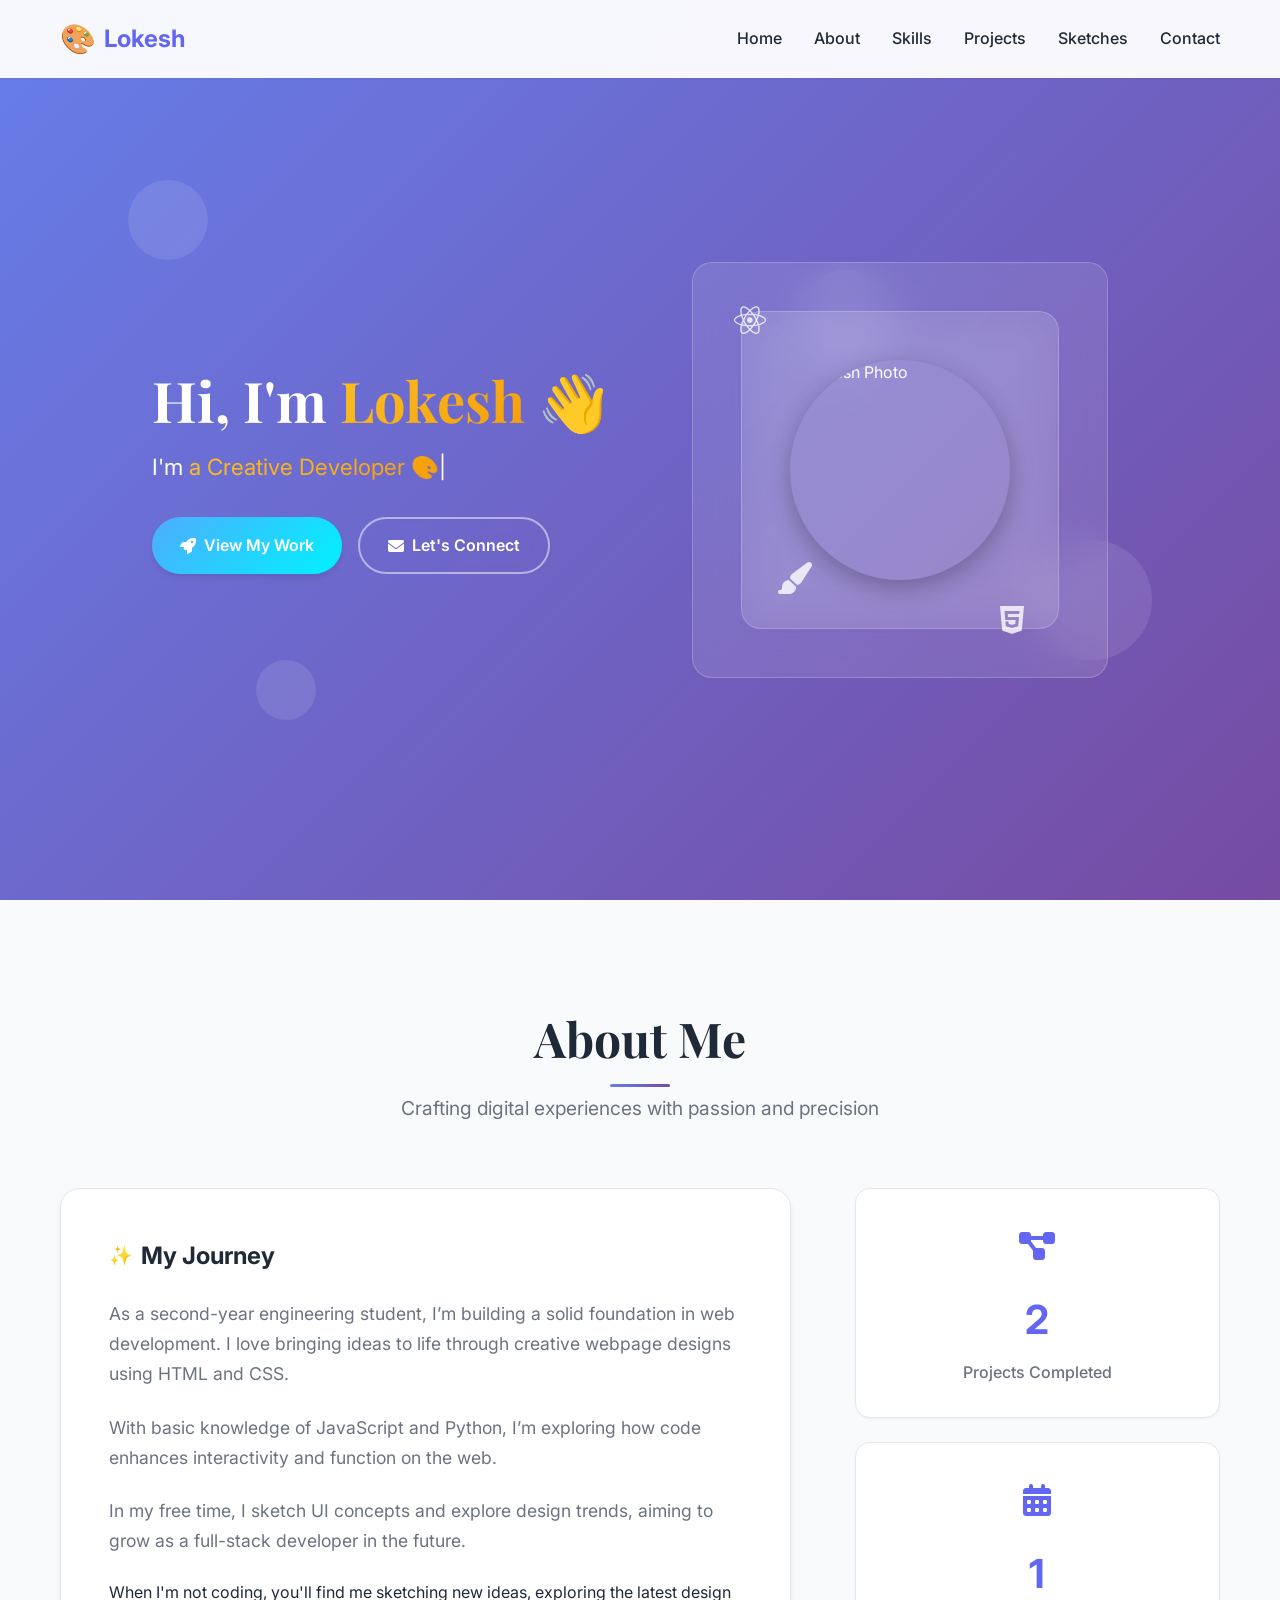
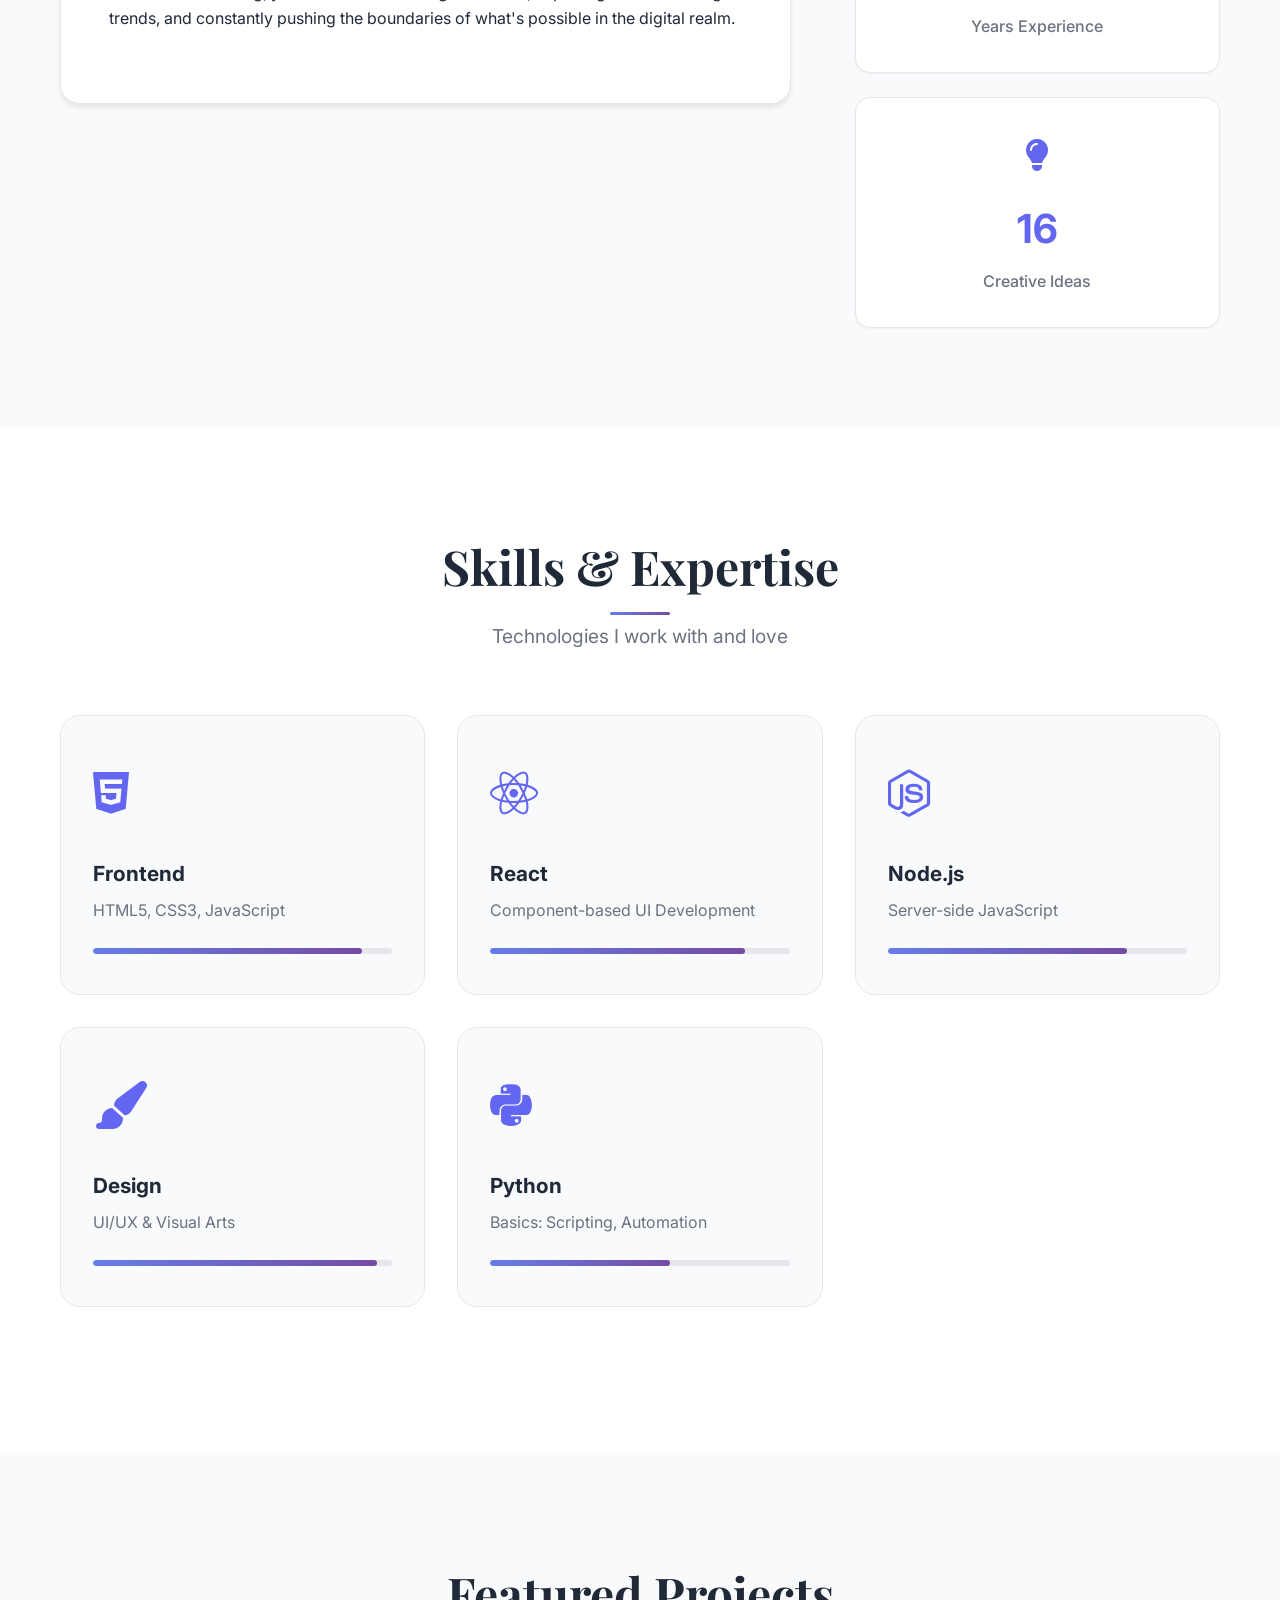
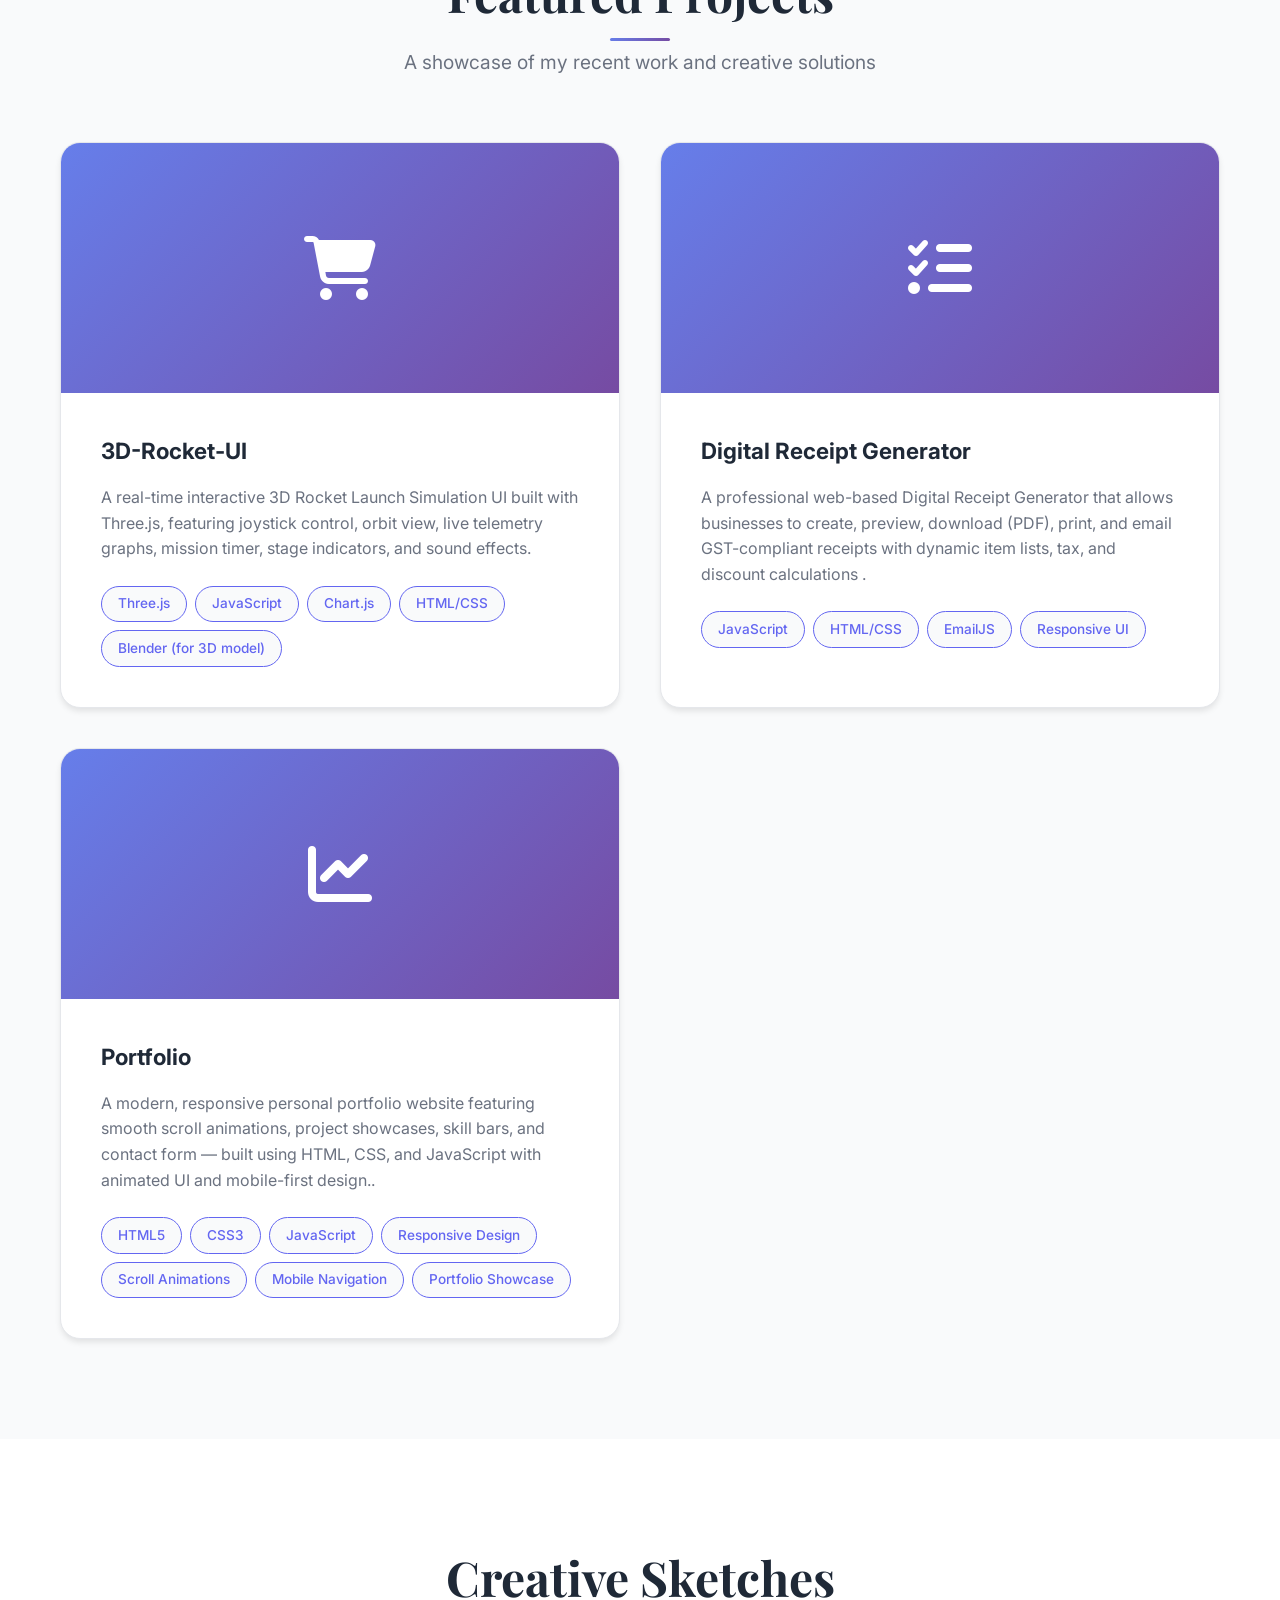
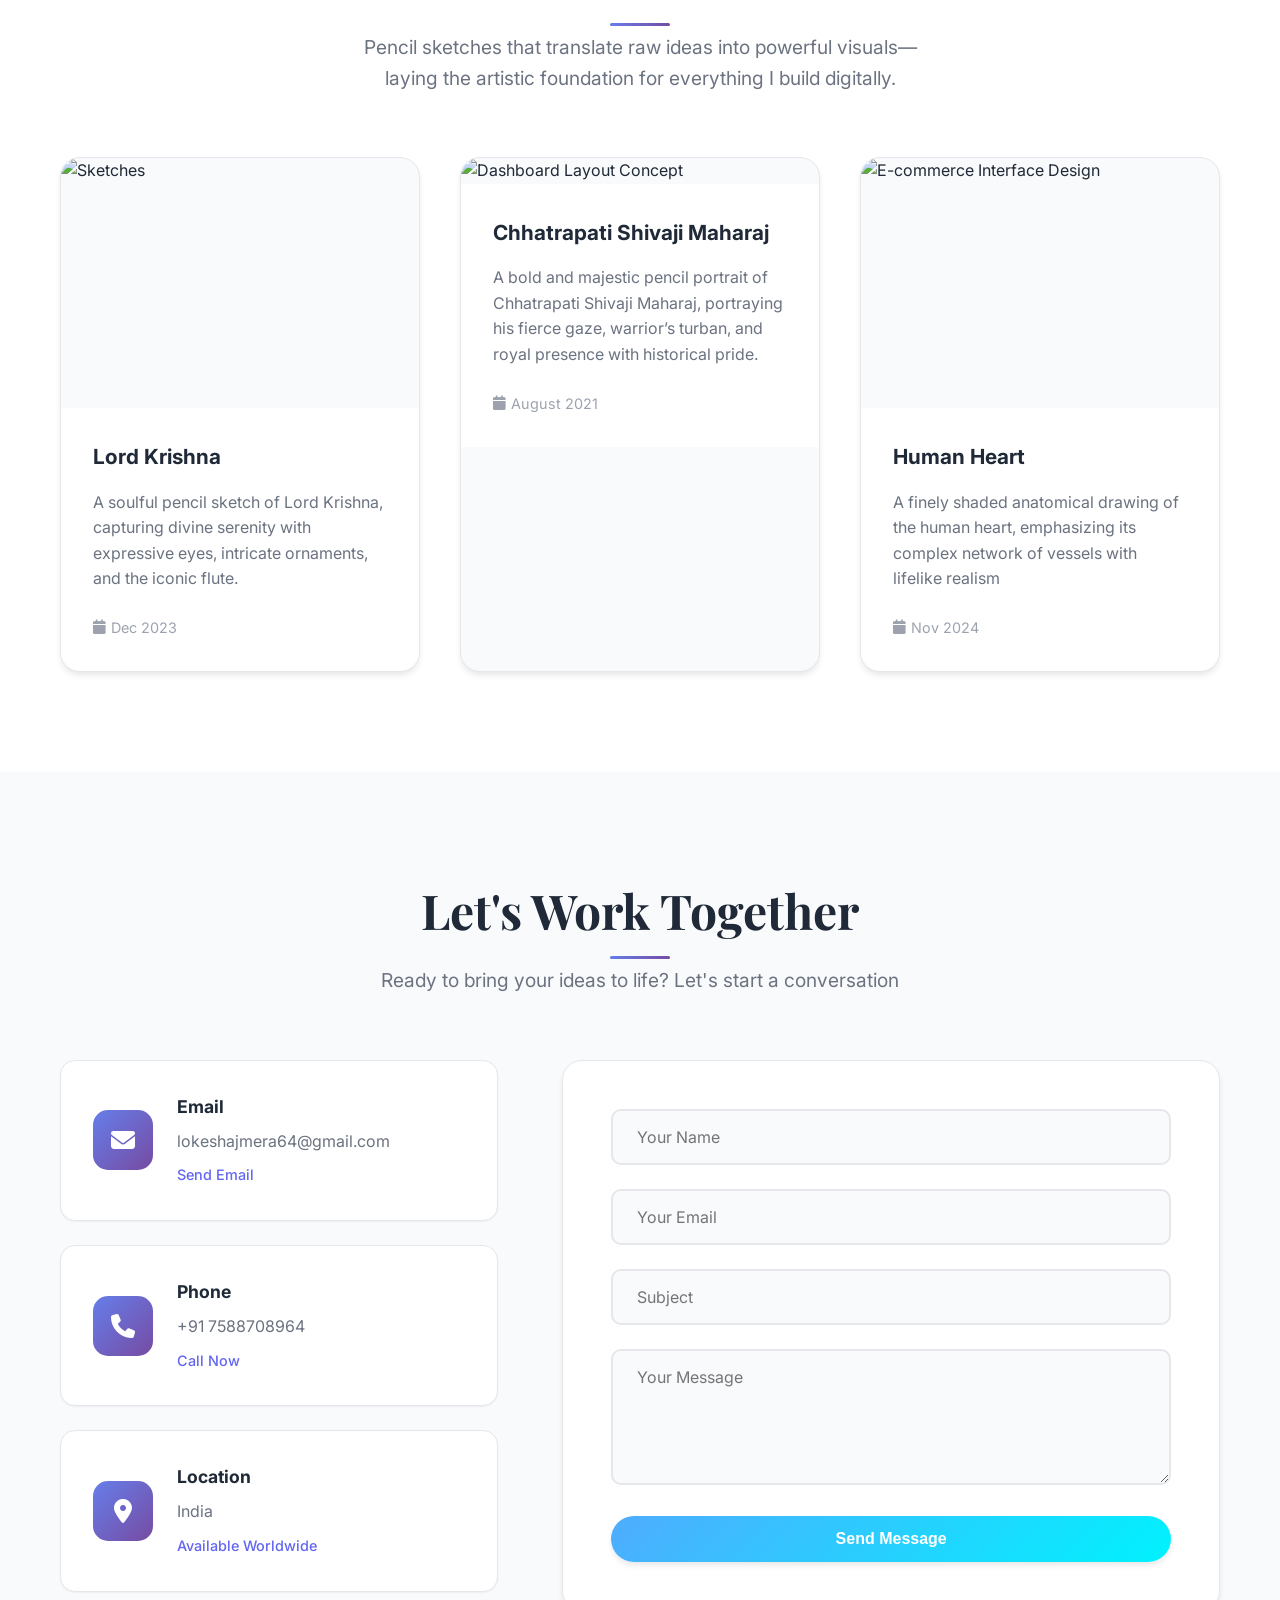
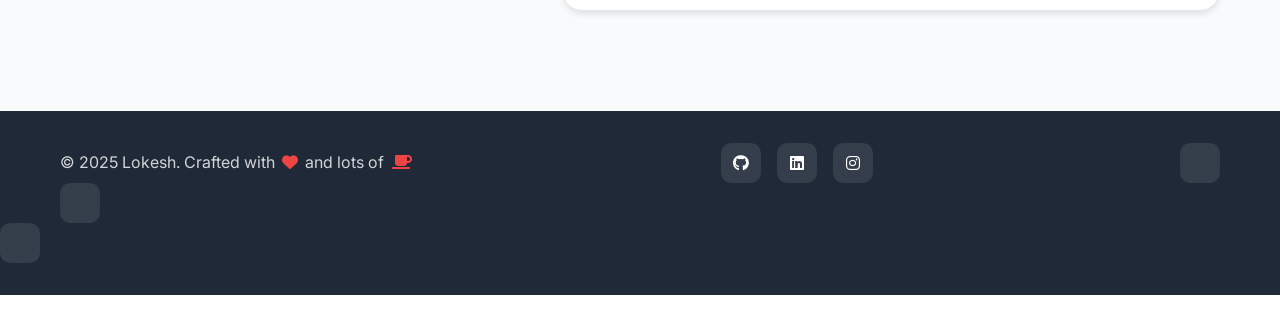
==== commit eedc7aa8: "Update index.html" ====
--- a/index.html
+++ b/index.html
@@ -67,7 +67,7 @@
                 <div class="hero-image">
                     <div class="profile-card">
                         <div class="profile-card">
-                            <img src="IMG_20250128_160858090_HDR.jpg" alt="Lokesh Photo" class="profile-photo">
+                            <img src="images/lokesh.jpg" alt="Lokesh Photo" class="profile-photo">
                         </div>
 
 
@@ -316,7 +316,7 @@
             <div class="sketches-grid">
                 <div class="sketch-card">
                     <div class="sketch-image">
-                        <img src="krishna.jpeg" alt="Sketches" loading="lazy">
+                        <img src="images/krishna.jpeg" alt="Sketches" loading="lazy">
 
                         <div class="sketch-overlay">
                             <div class="sketch-info">
@@ -337,7 +337,7 @@
                     </div>
                 </div>
                 <div class="sketch-card">
-                    <div class="sketch-image">
+                    <div class="images/shivaji_maharaj.jpeg">
                         <img src="shivaji_maharaj.jpeg" alt="Dashboard Layout Concept" loading="lazy">
                         <div class="sketch-overlay">
                             <div class="sketch-info">
@@ -359,7 +359,7 @@
                 </div>
                 <div class="sketch-card">
                     <div class="sketch-image">
-                        <img src="heart.jpeg" alt="E-commerce Interface Design" loading="lazy">
+                        <img src="images/heart.jpeg" alt="E-commerce Interface Design" loading="lazy">
                         <div class="sketch-overlay">
                             <div class="sketch-info">
                                 <i class="fas fa-eye"></i>
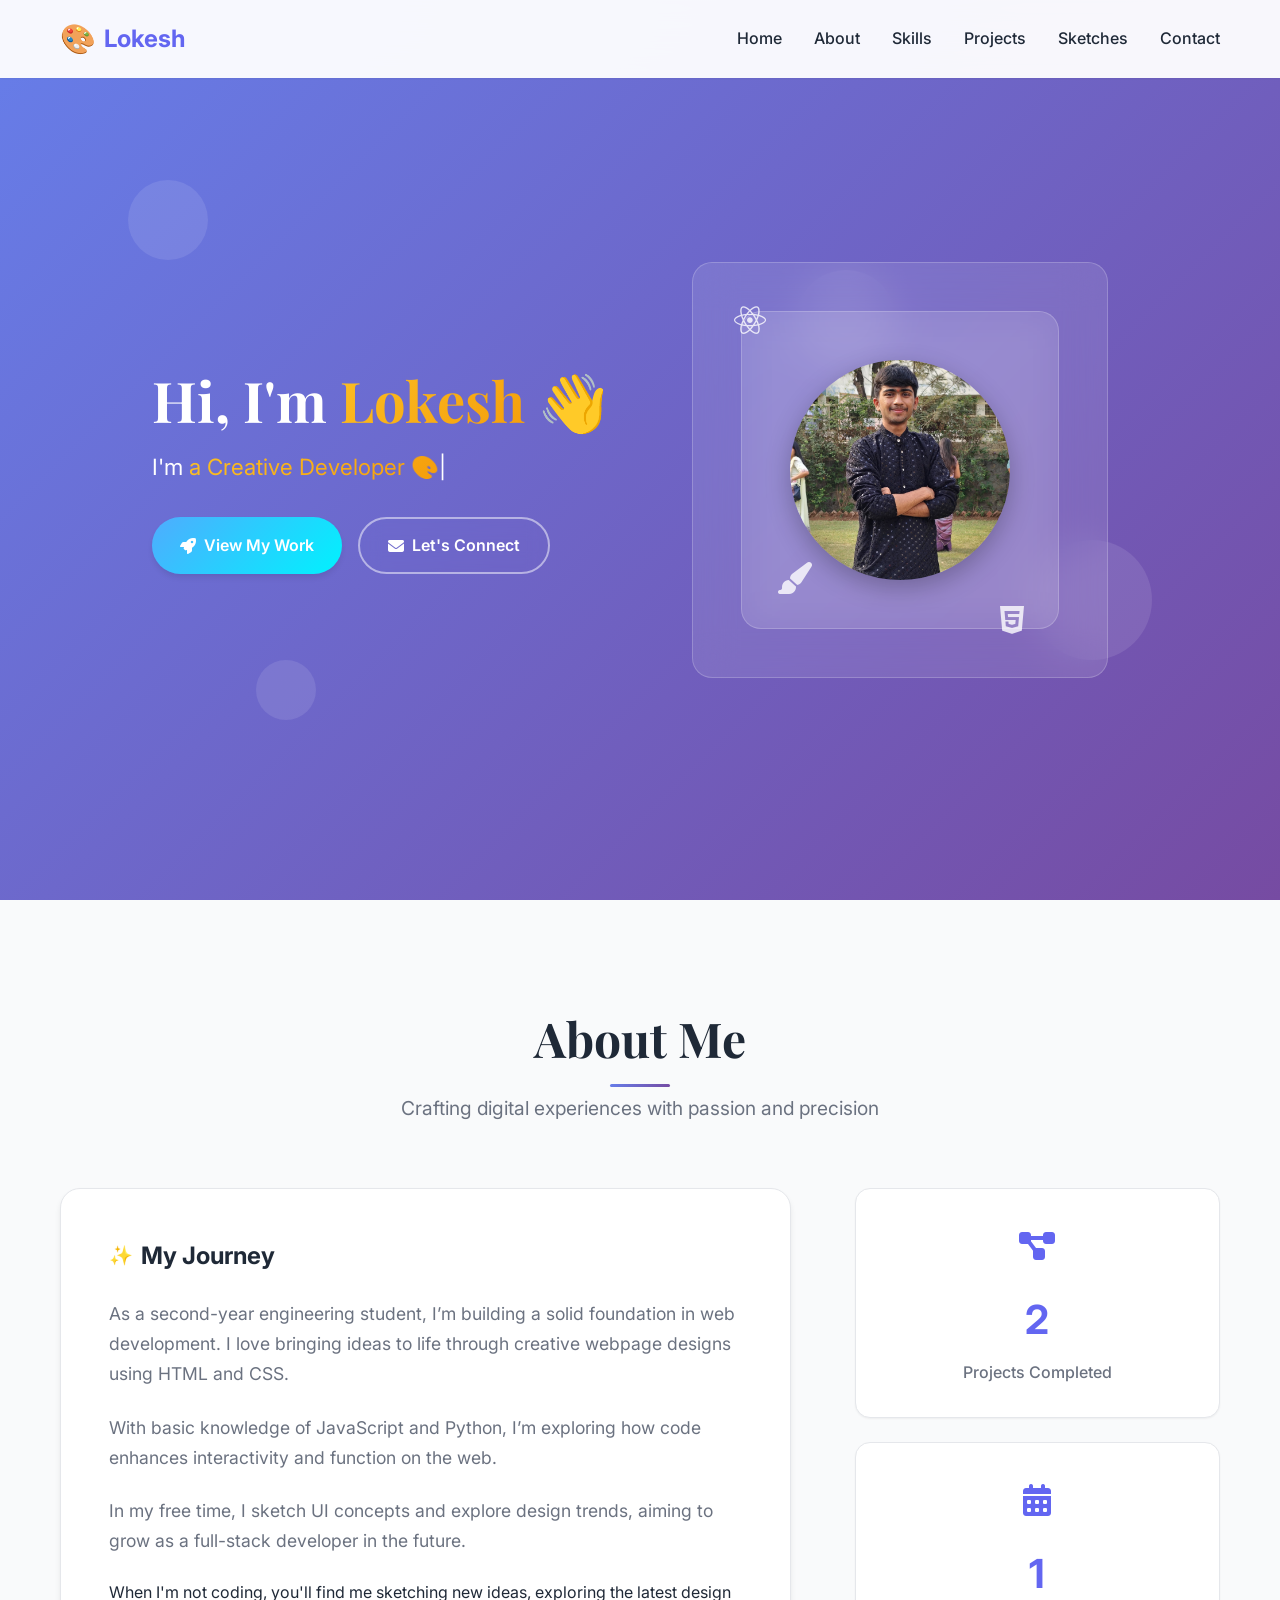
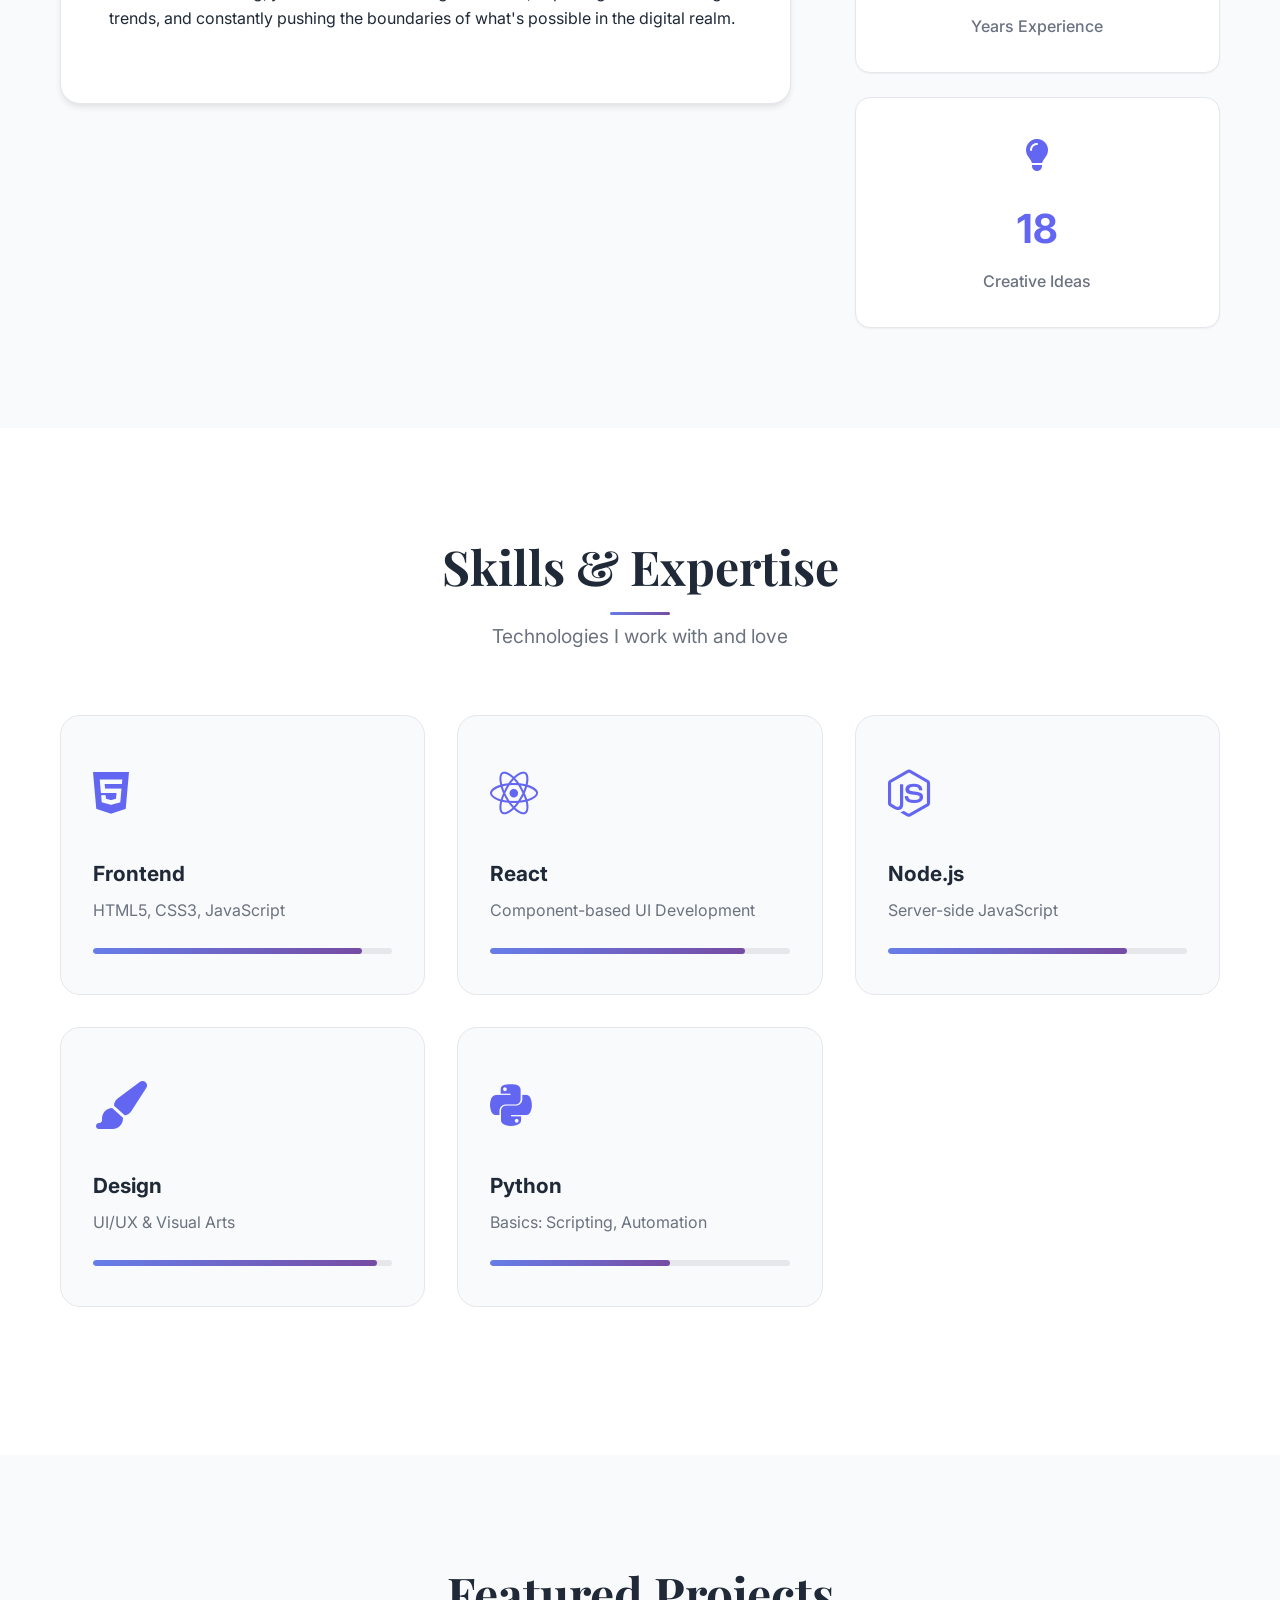
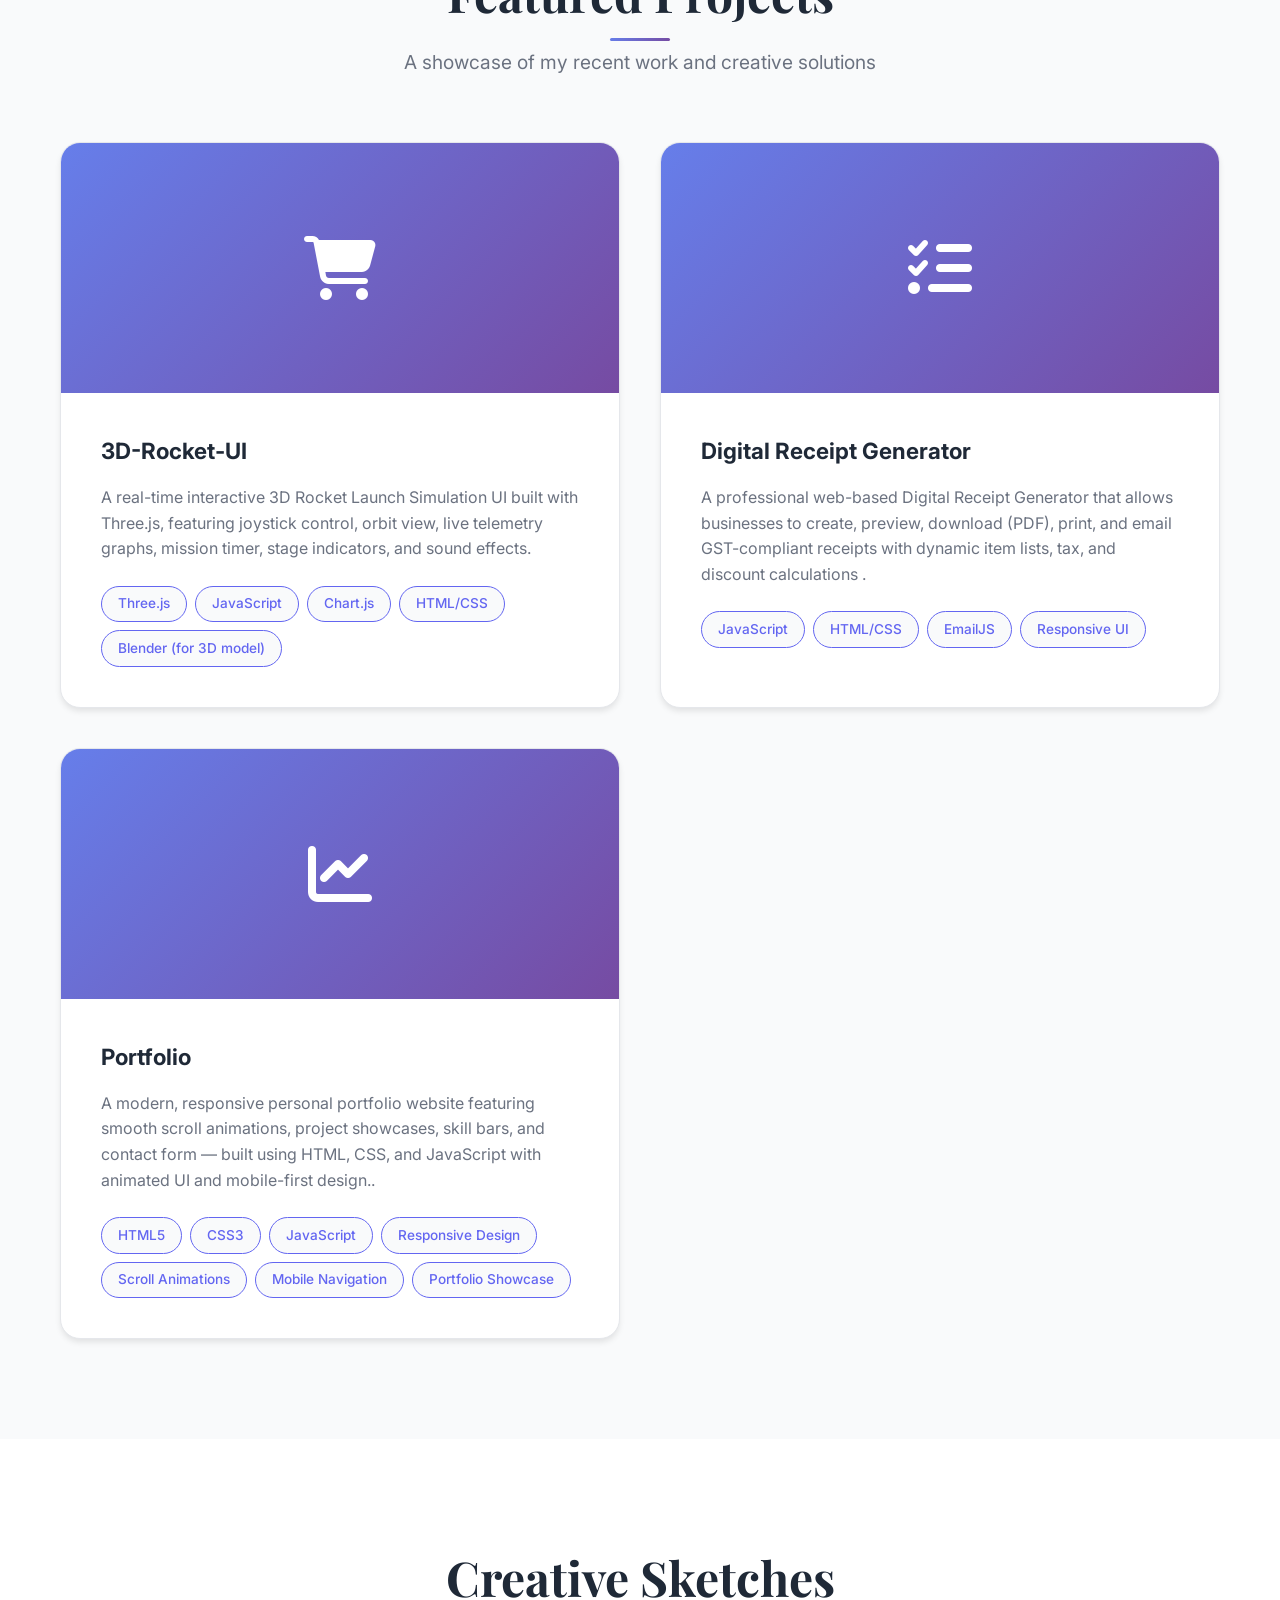
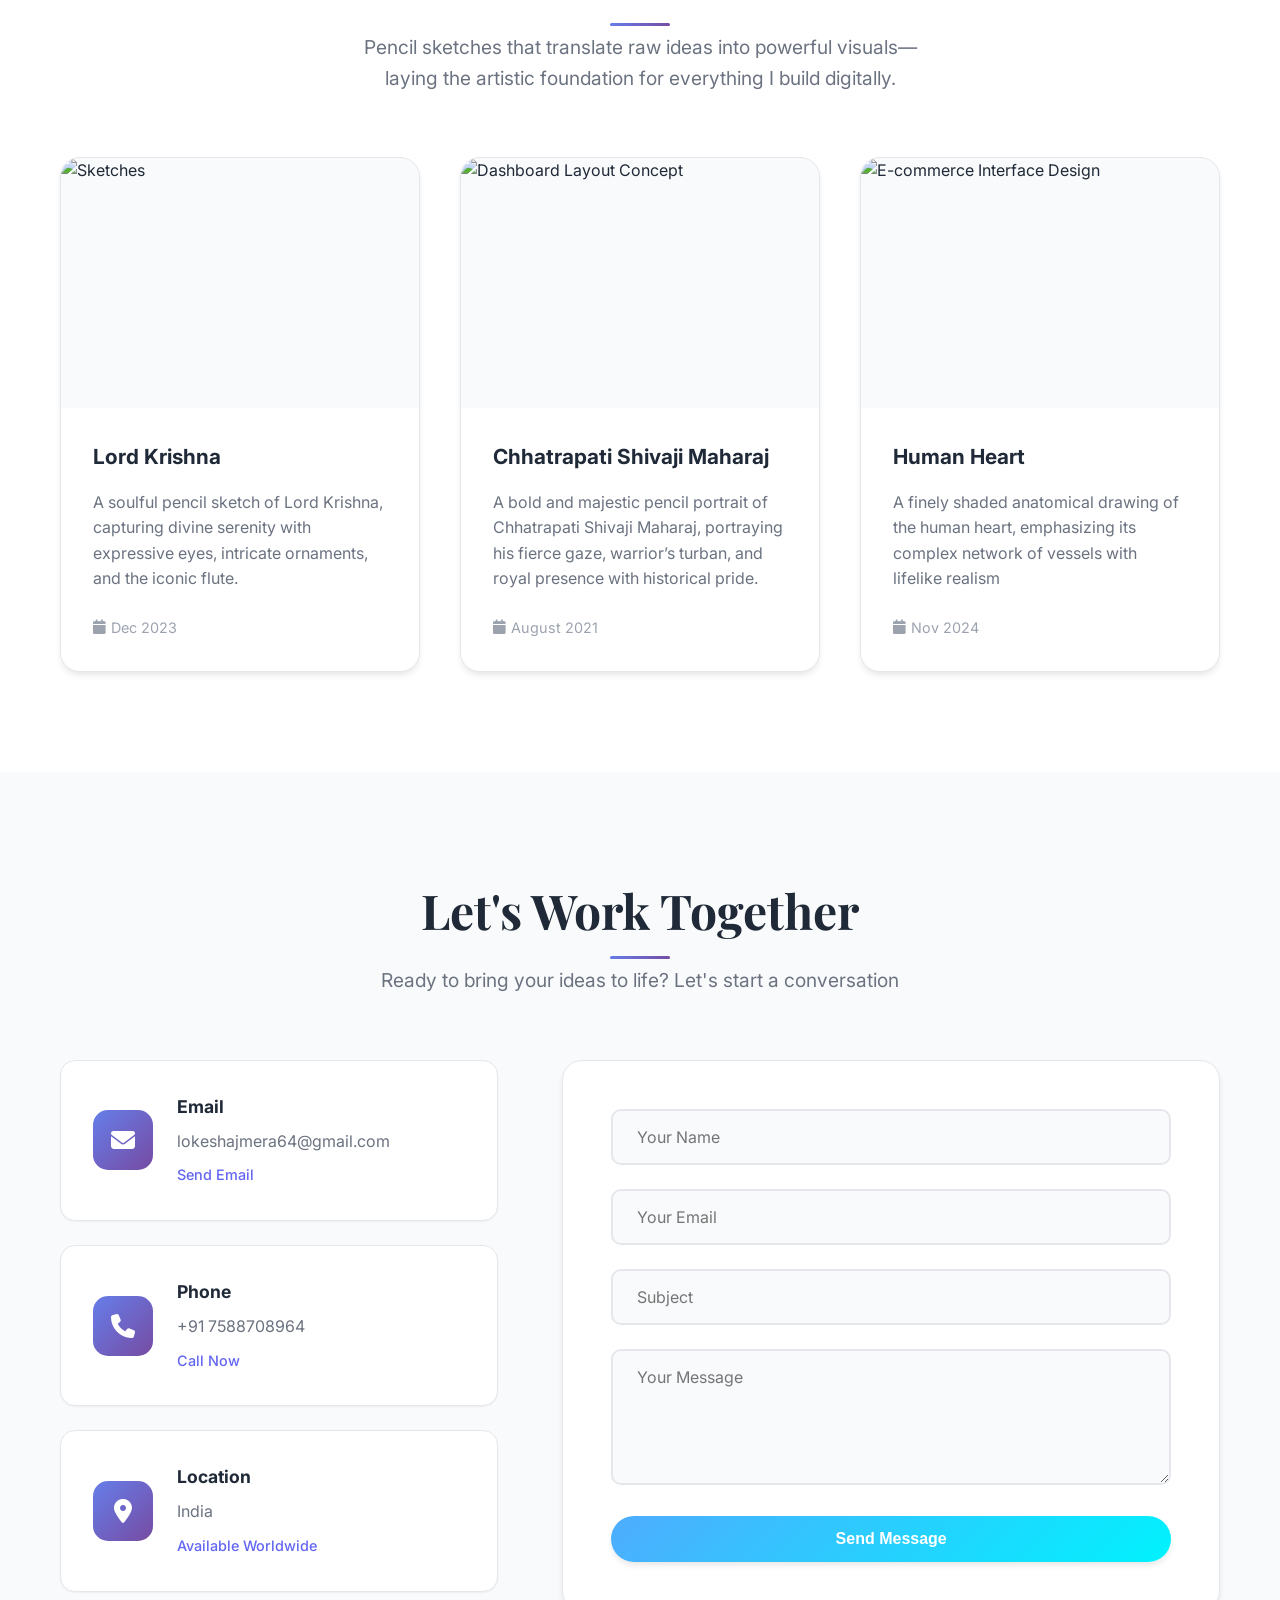
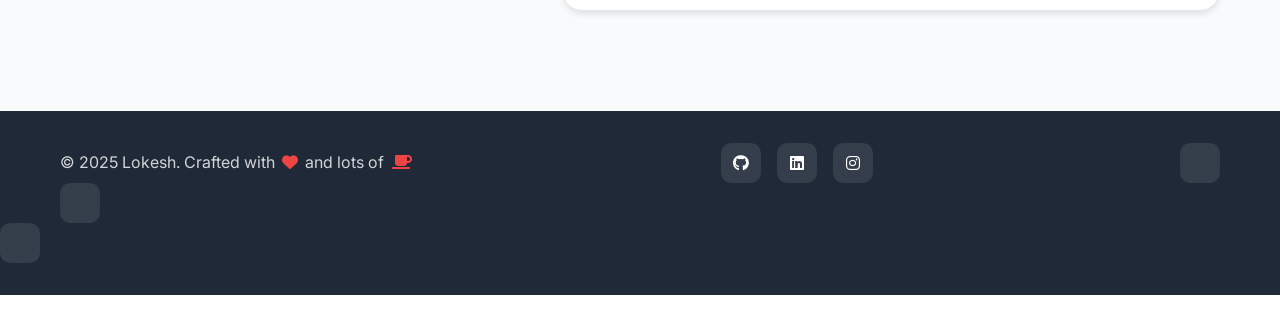
==== commit dbdc98d4: "Update index.html" ====
--- a/index.html
+++ b/index.html
@@ -316,7 +316,7 @@
             <div class="sketches-grid">
                 <div class="sketch-card">
                     <div class="sketch-image">
-                        <img src="images/krishna.jpeg" alt="Sketches" loading="lazy">
+                        <img src="krishna.jpeg" alt="Sketches" loading="lazy">
 
                         <div class="sketch-overlay">
                             <div class="sketch-info">
@@ -337,7 +337,7 @@
                     </div>
                 </div>
                 <div class="sketch-card">
-                    <div class="images/shivaji_maharaj.jpeg">
+                    <div class="sketch-image">
                         <img src="shivaji_maharaj.jpeg" alt="Dashboard Layout Concept" loading="lazy">
                         <div class="sketch-overlay">
                             <div class="sketch-info">
@@ -359,7 +359,7 @@
                 </div>
                 <div class="sketch-card">
                     <div class="sketch-image">
-                        <img src="images/heart.jpeg" alt="E-commerce Interface Design" loading="lazy">
+                        <img src="heart.jpeg" alt="E-commerce Interface Design" loading="lazy">
                         <div class="sketch-overlay">
                             <div class="sketch-info">
                                 <i class="fas fa-eye"></i>
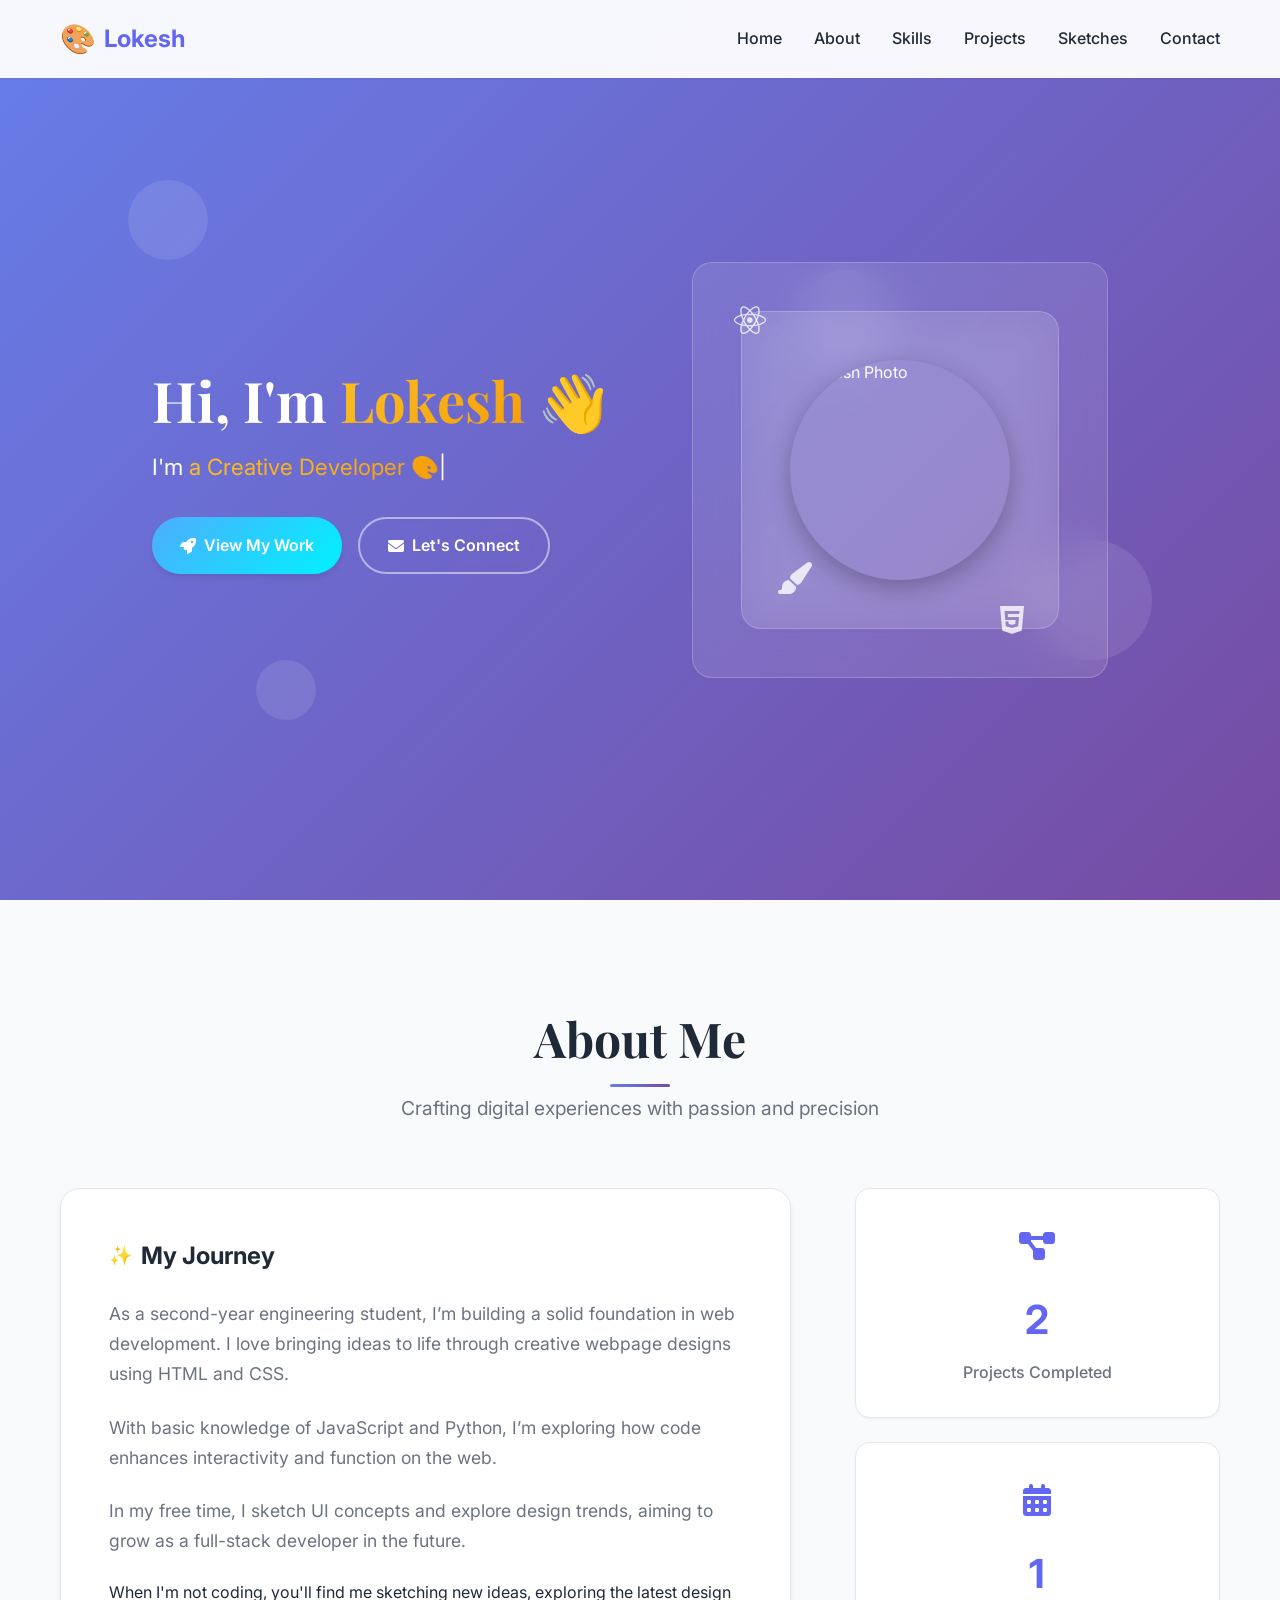
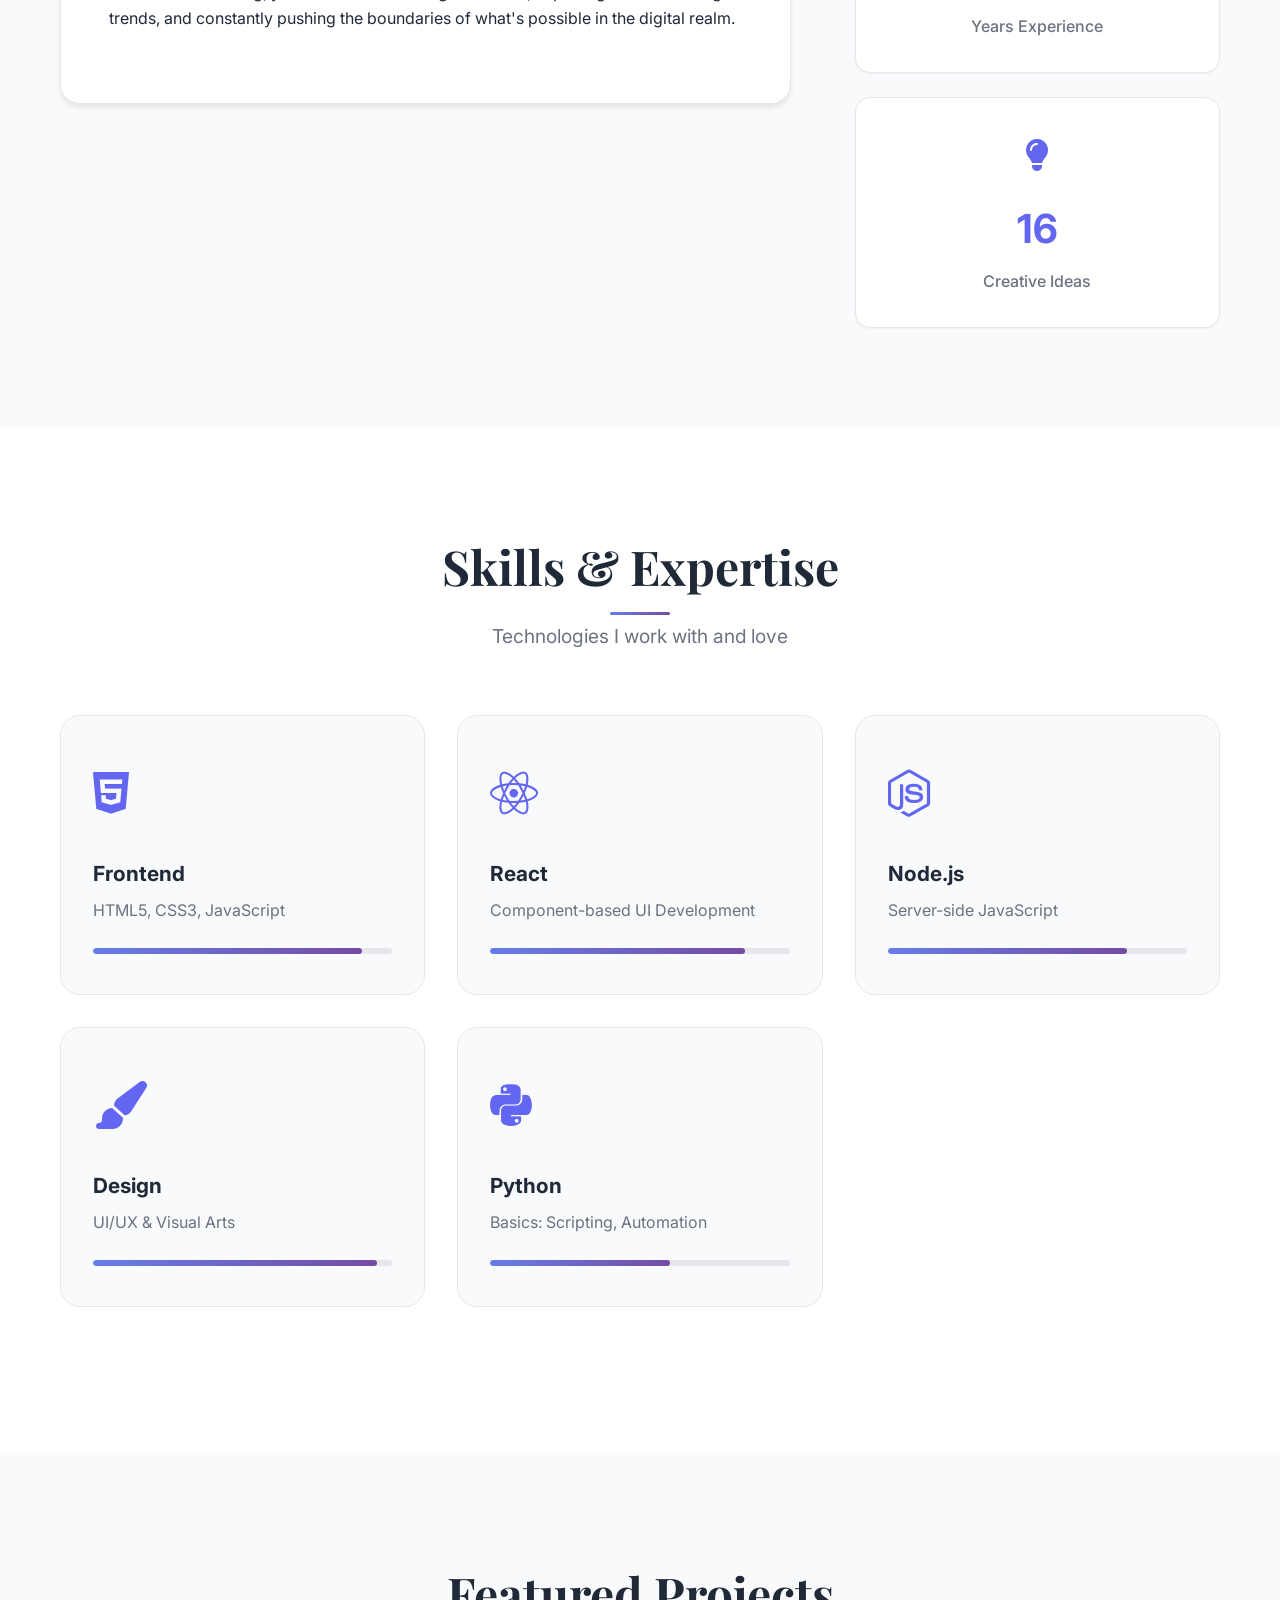
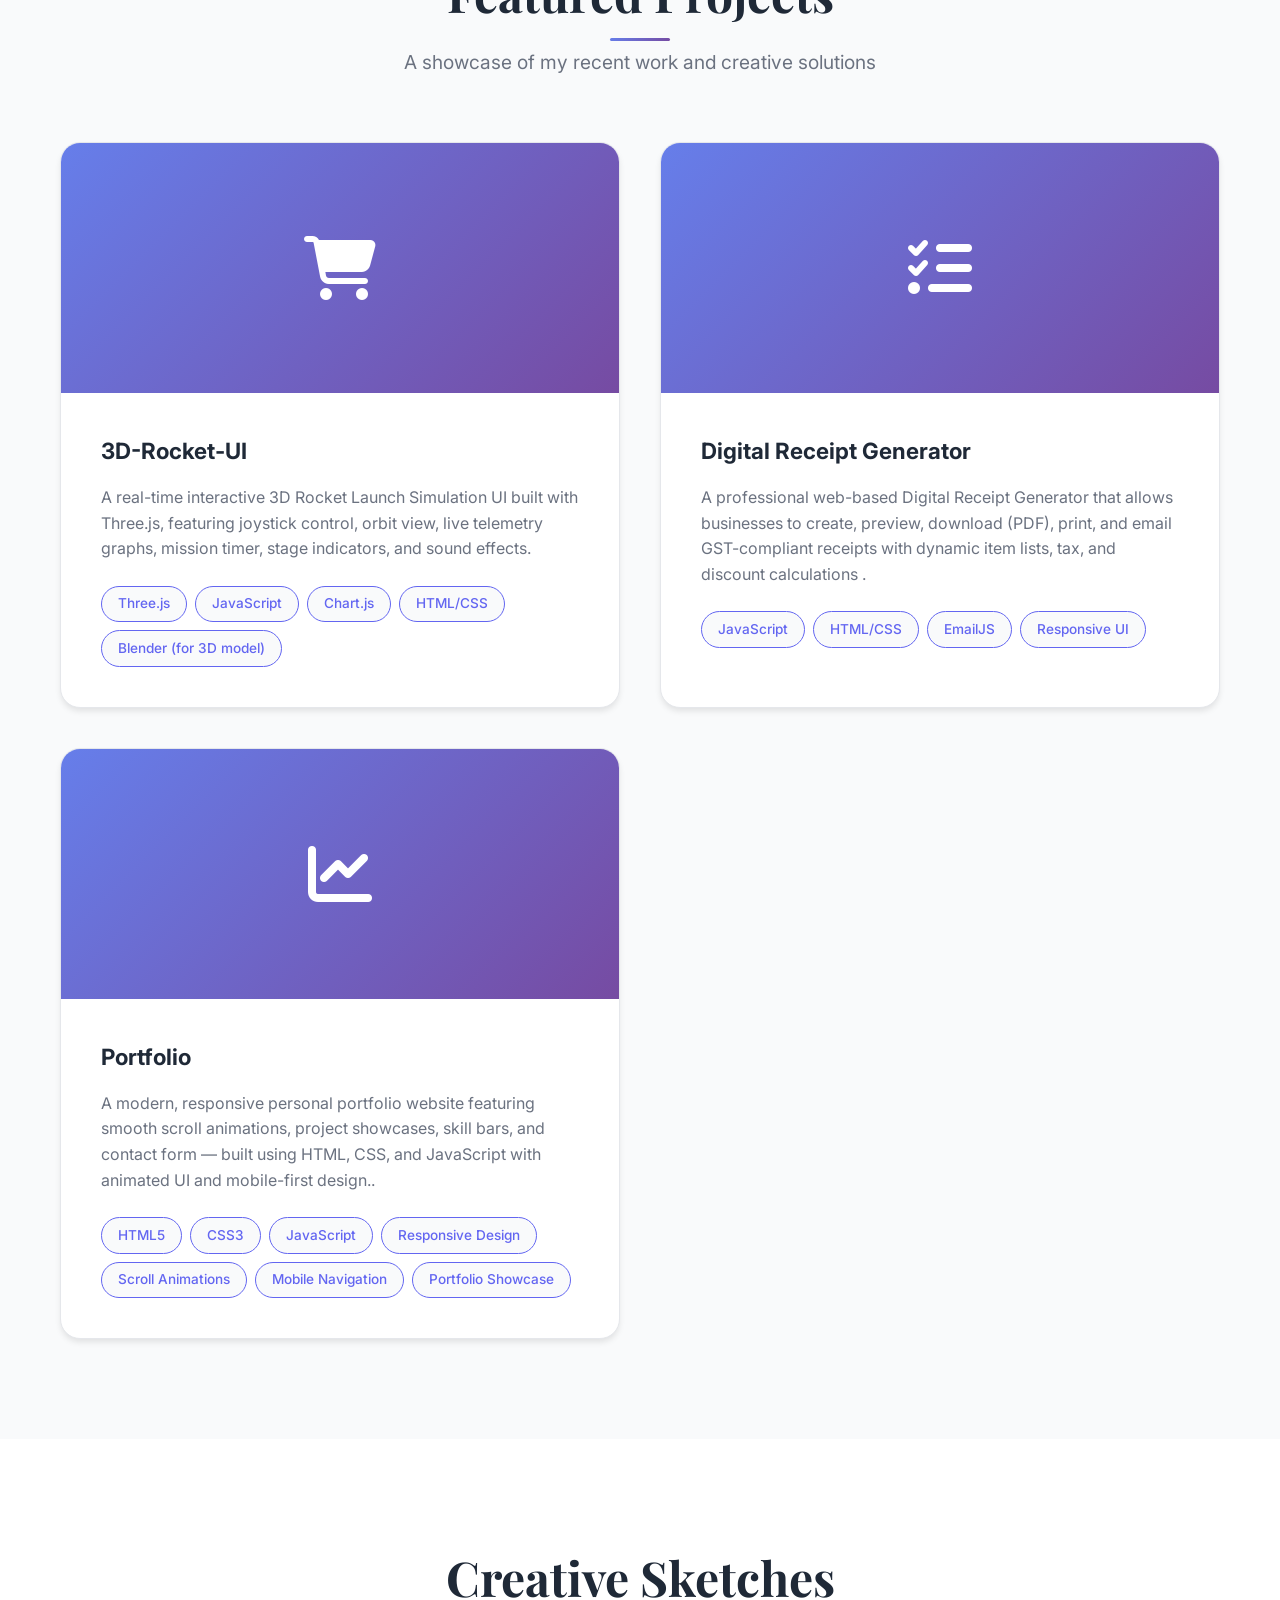
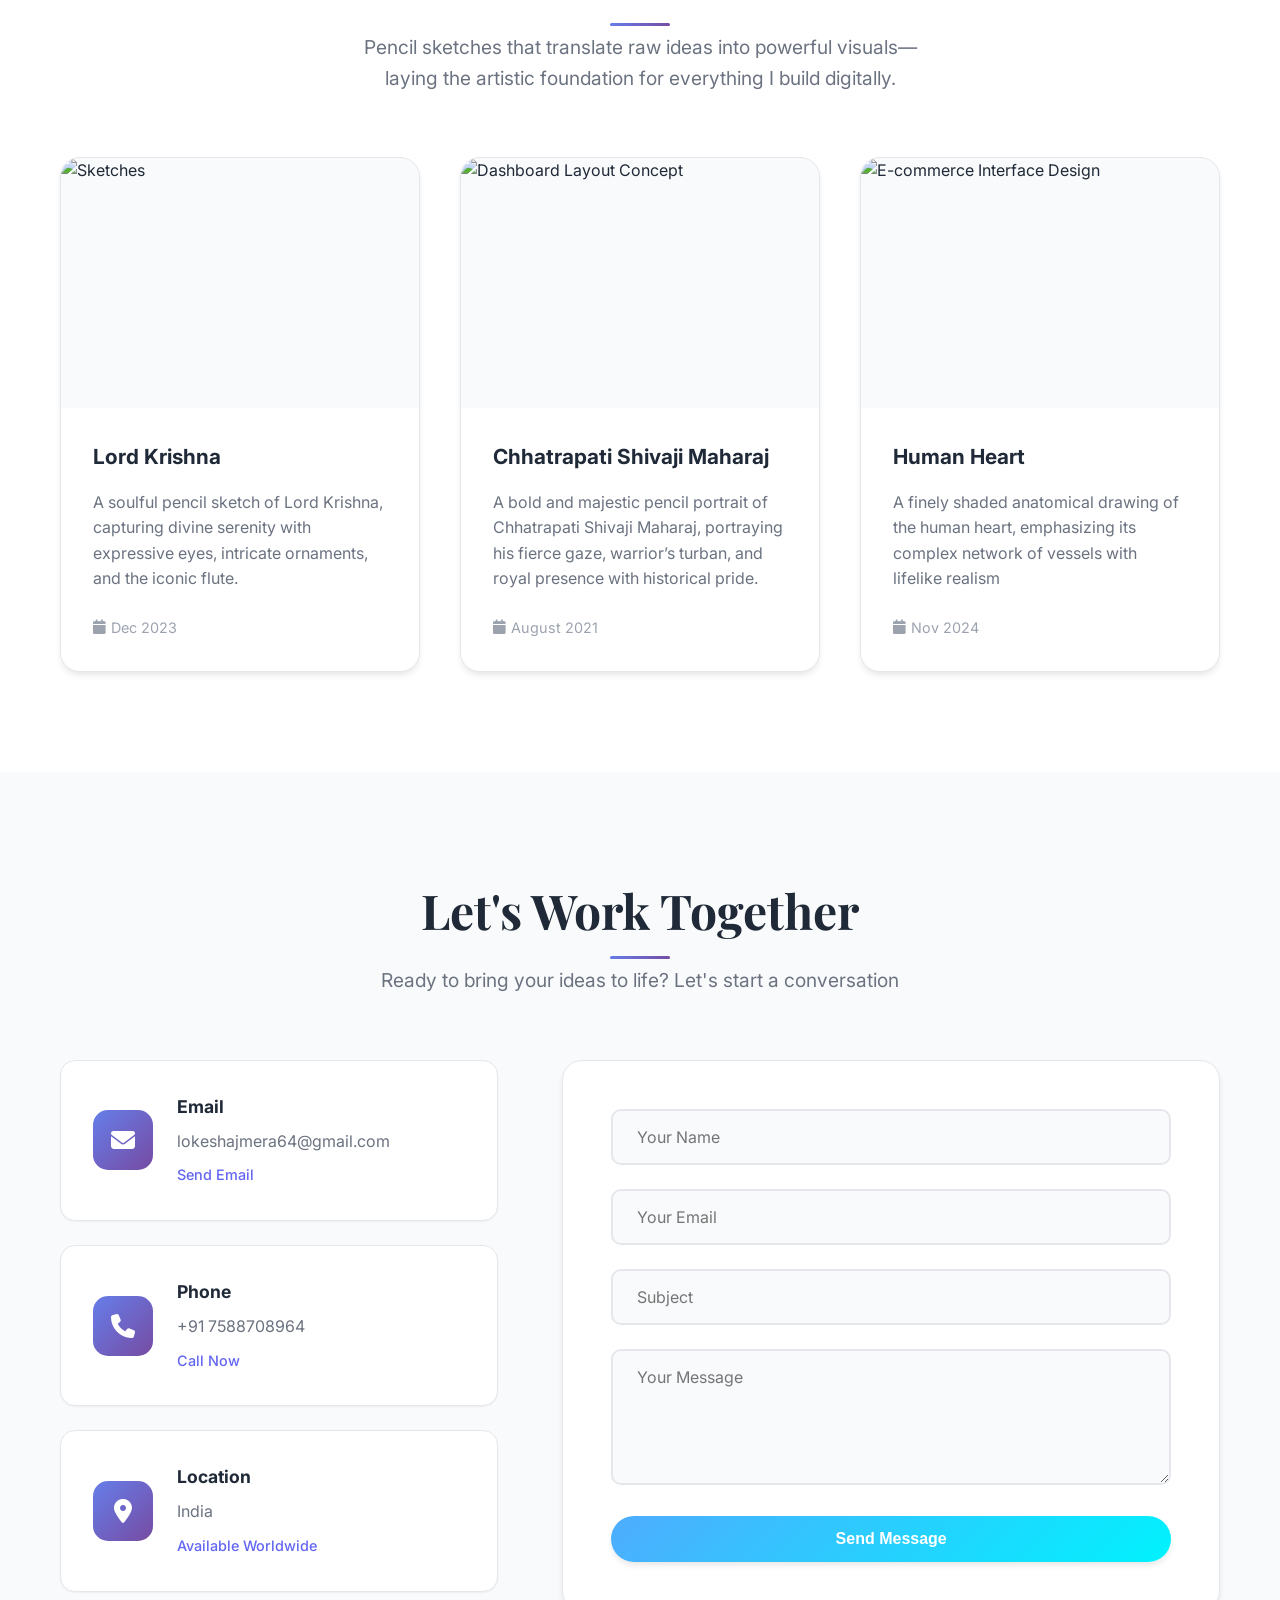
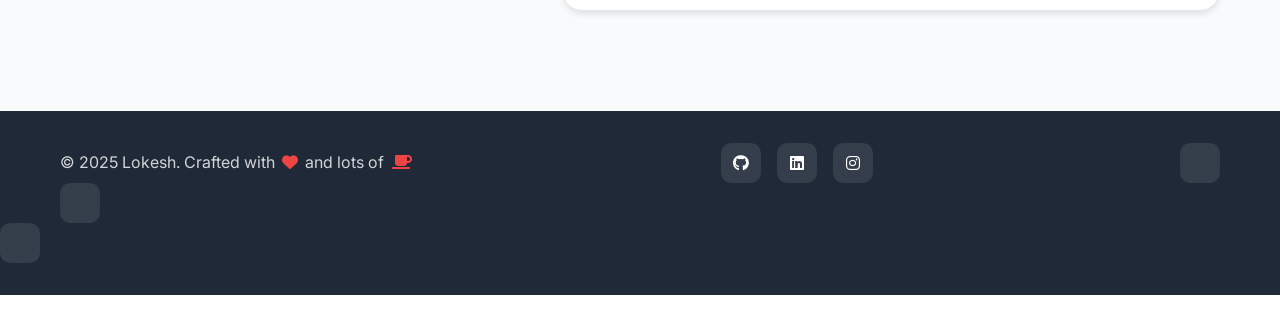
==== commit 9cfc2341: "Update index.html" ====
--- a/index.html
+++ b/index.html
@@ -67,7 +67,7 @@
                 <div class="hero-image">
                     <div class="profile-card">
                         <div class="profile-card">
-                            <img src="images/lokesh.jpg" alt="Lokesh Photo" class="profile-photo">
+                            <img src="lokesh.jpg" alt="Lokesh Photo" class="profile-photo">
                         </div>
 
 
@@ -316,7 +316,7 @@
             <div class="sketches-grid">
                 <div class="sketch-card">
                     <div class="sketch-image">
-                        <img src="krishna.jpeg" alt="Sketches" loading="lazy">
+                        <img src="krishna.jpg" alt="Sketches" loading="lazy">
 
                         <div class="sketch-overlay">
                             <div class="sketch-info">
@@ -338,7 +338,7 @@
                 </div>
                 <div class="sketch-card">
                     <div class="sketch-image">
-                        <img src="shivaji_maharaj.jpeg" alt="Dashboard Layout Concept" loading="lazy">
+                        <img src="shivaji_maharaj.jpg" alt="Dashboard Layout Concept" loading="lazy">
                         <div class="sketch-overlay">
                             <div class="sketch-info">
                                 <i class="fas fa-eye"></i>
@@ -359,7 +359,7 @@
                 </div>
                 <div class="sketch-card">
                     <div class="sketch-image">
-                        <img src="heart.jpeg" alt="E-commerce Interface Design" loading="lazy">
+                        <img src="heart.jpg" alt="E-commerce Interface Design" loading="lazy">
                         <div class="sketch-overlay">
                             <div class="sketch-info">
                                 <i class="fas fa-eye"></i>
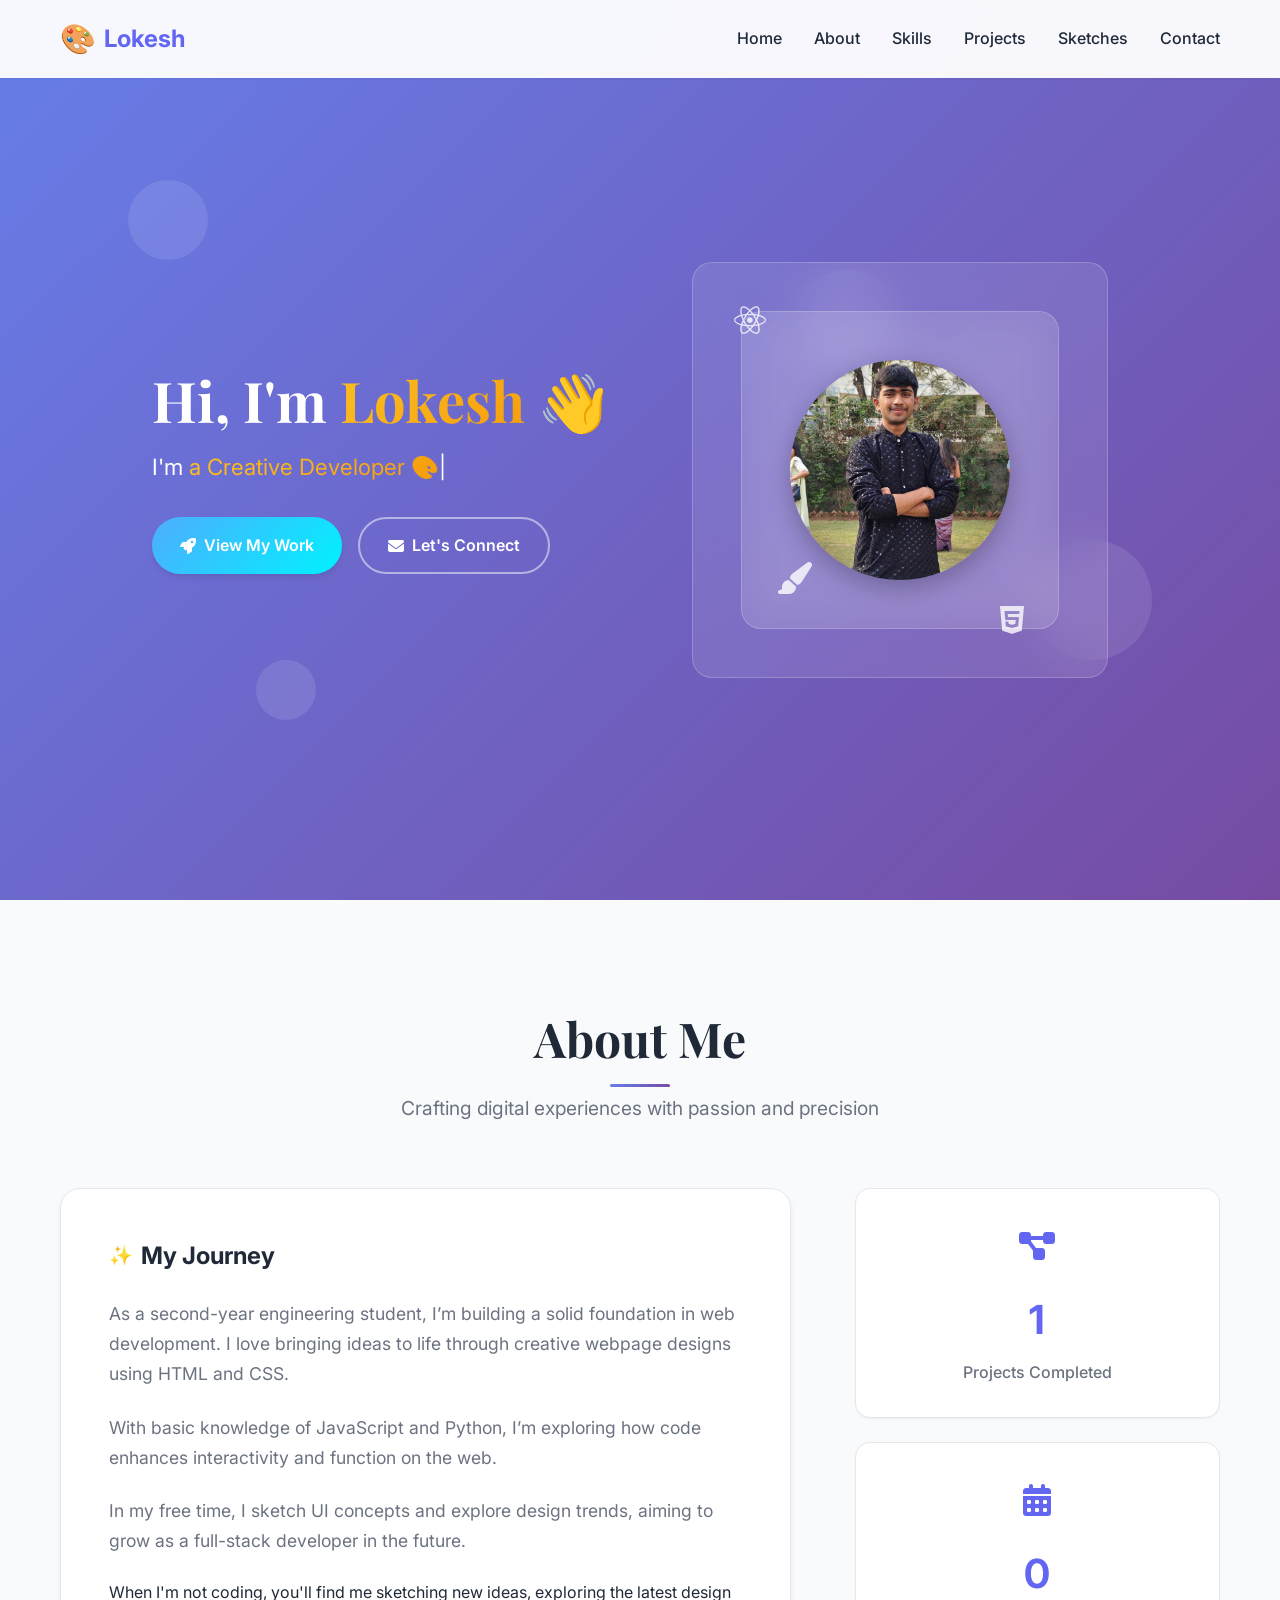
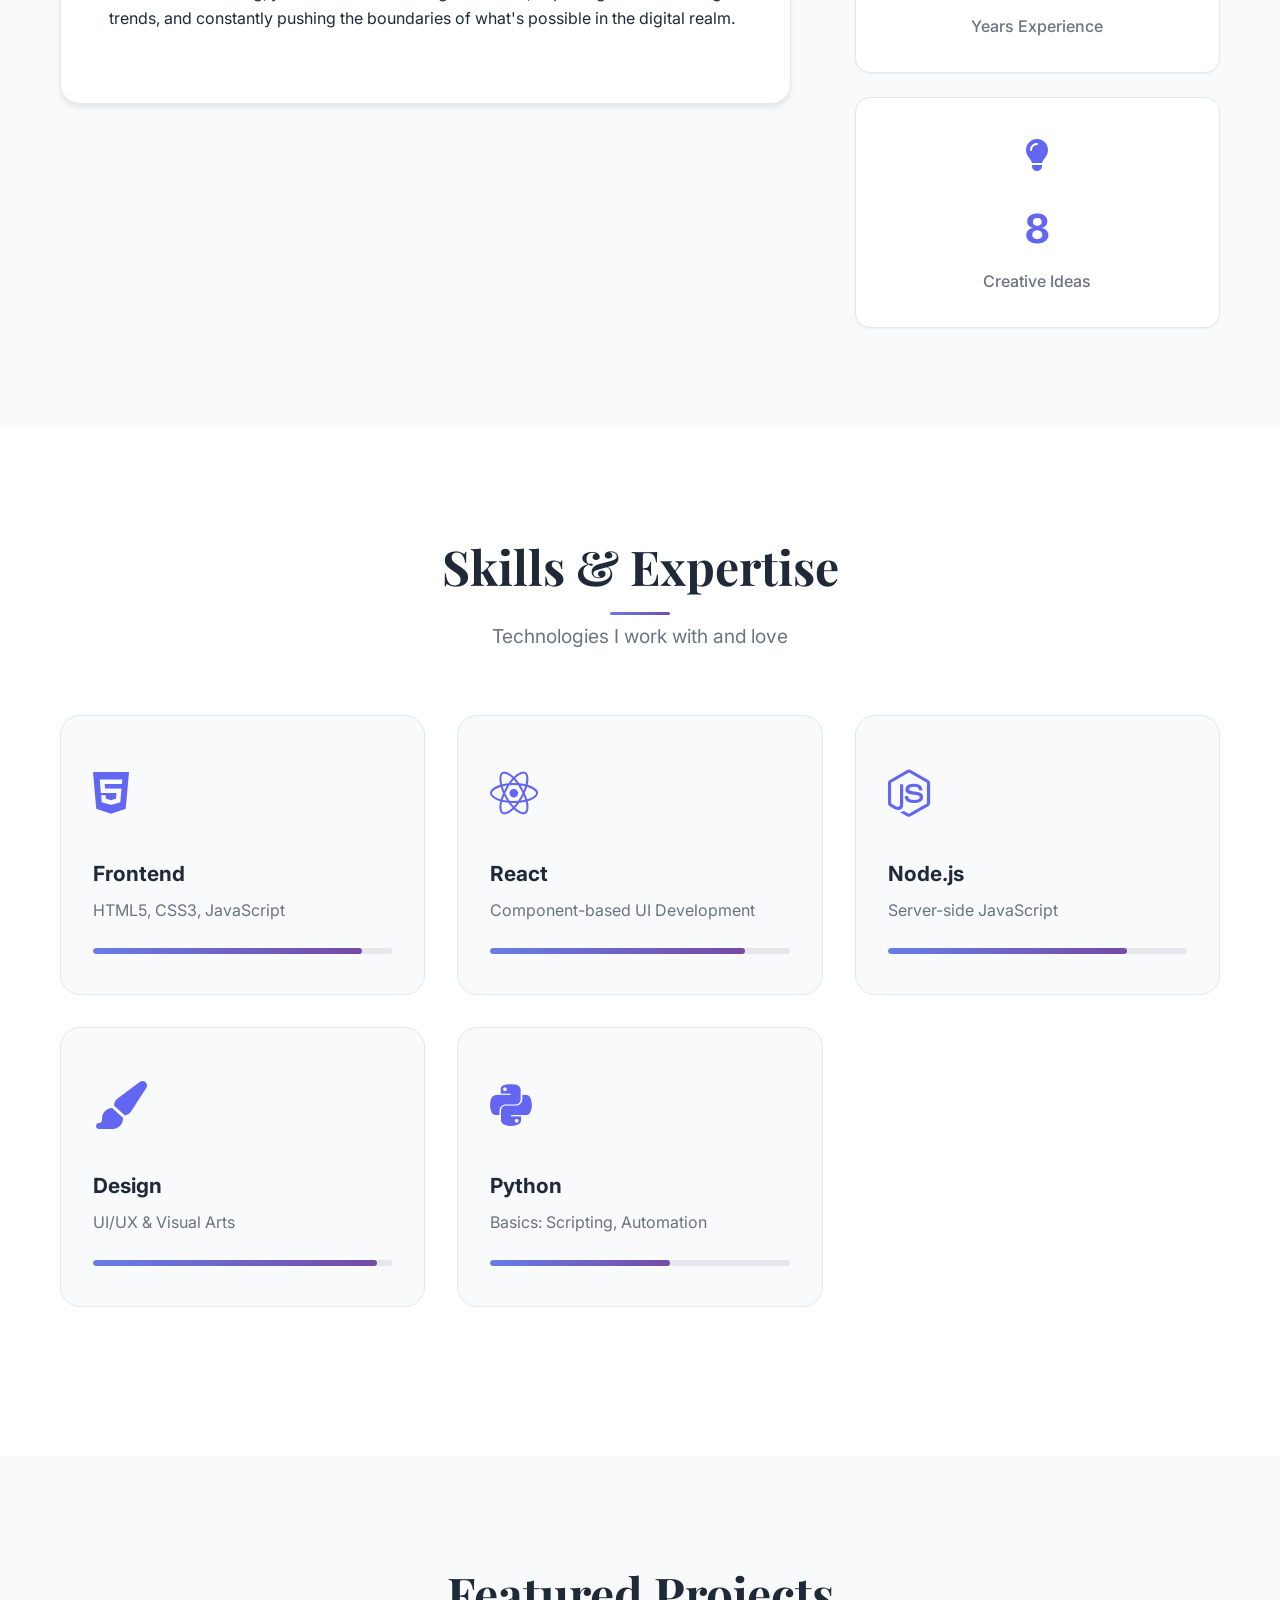
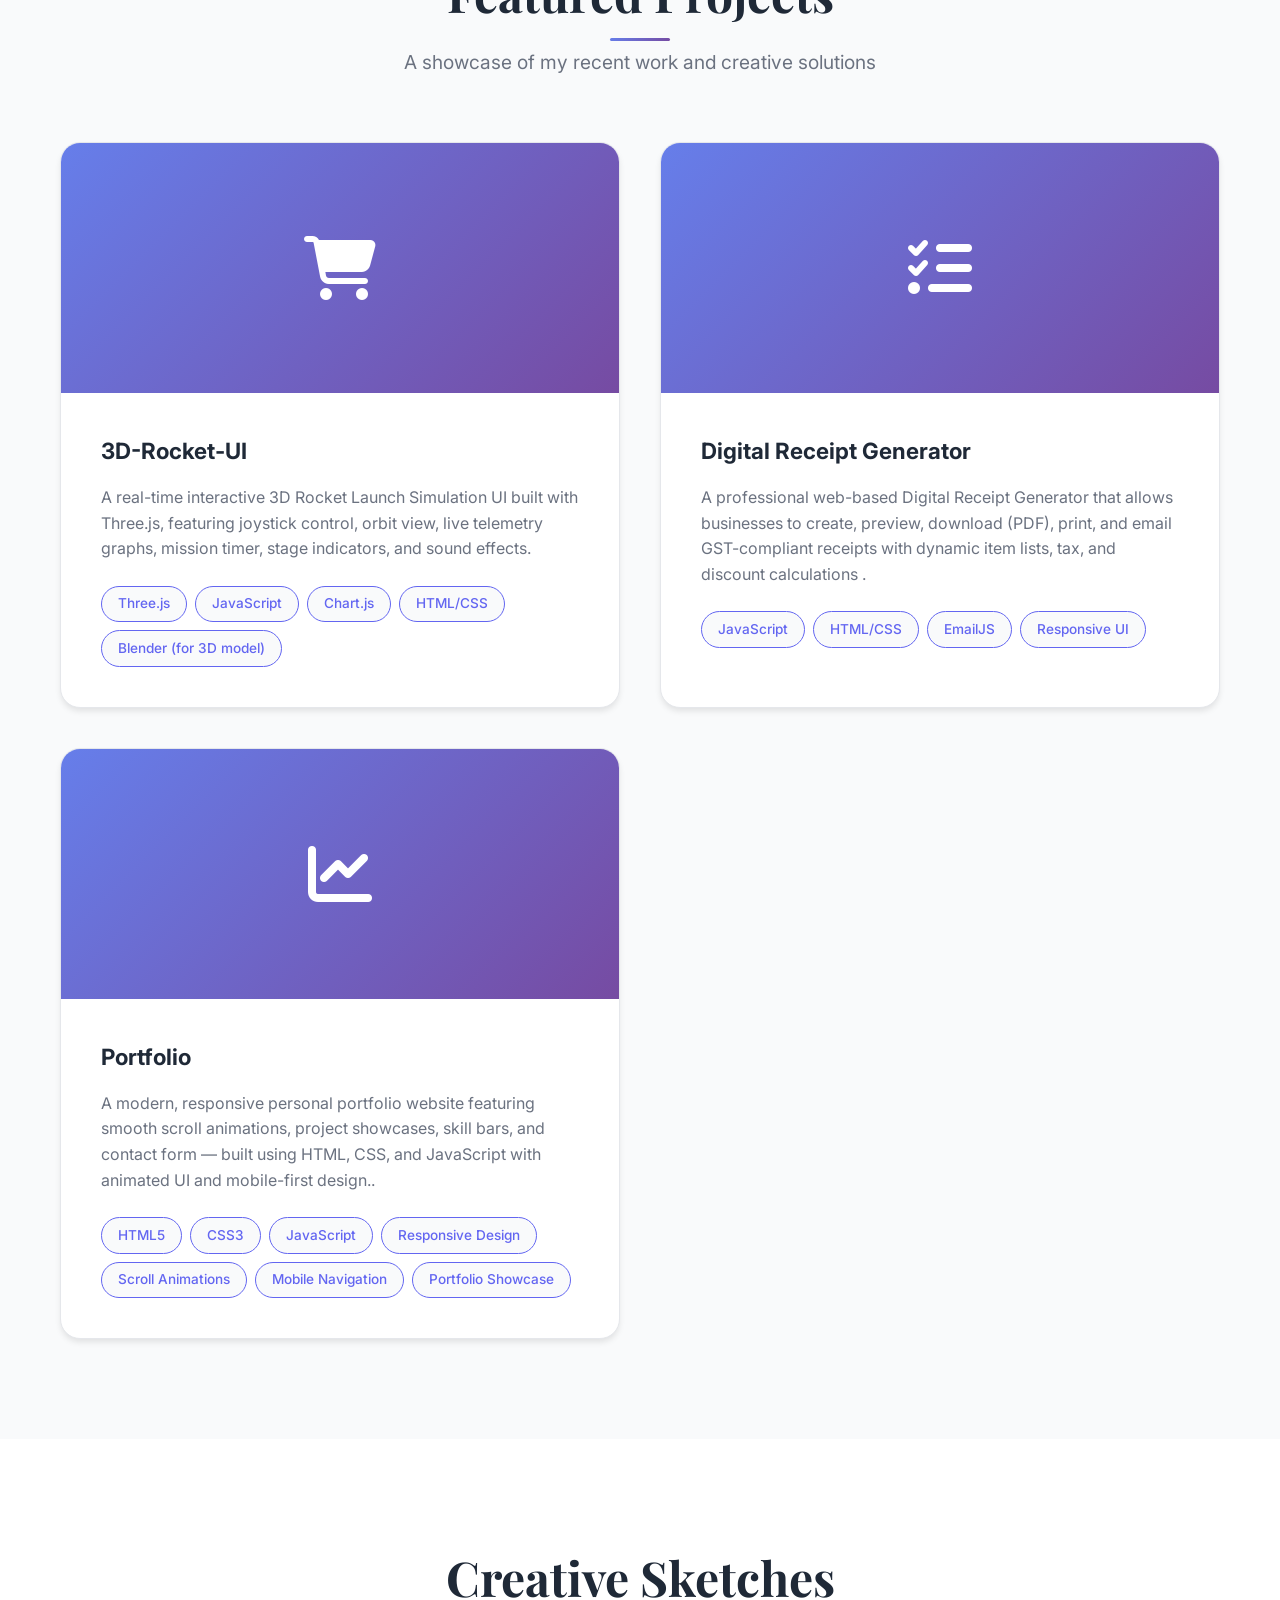
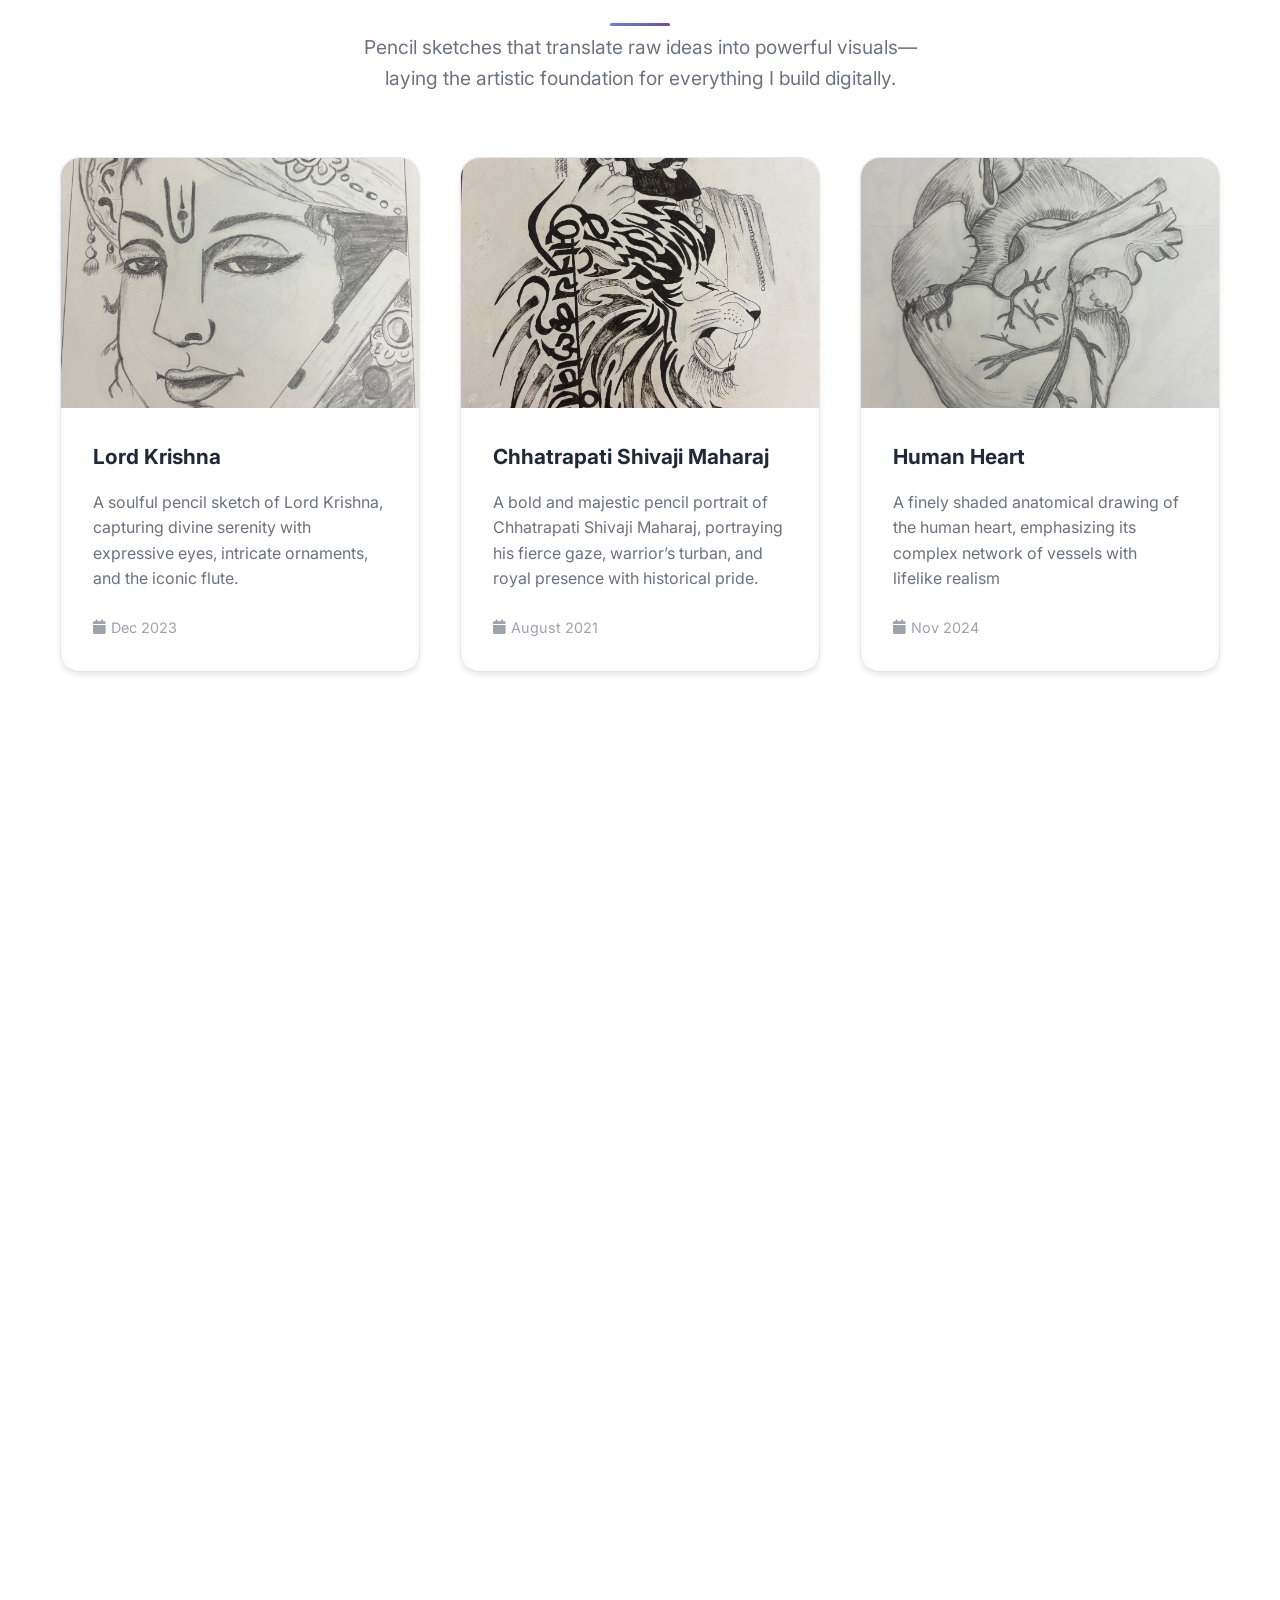
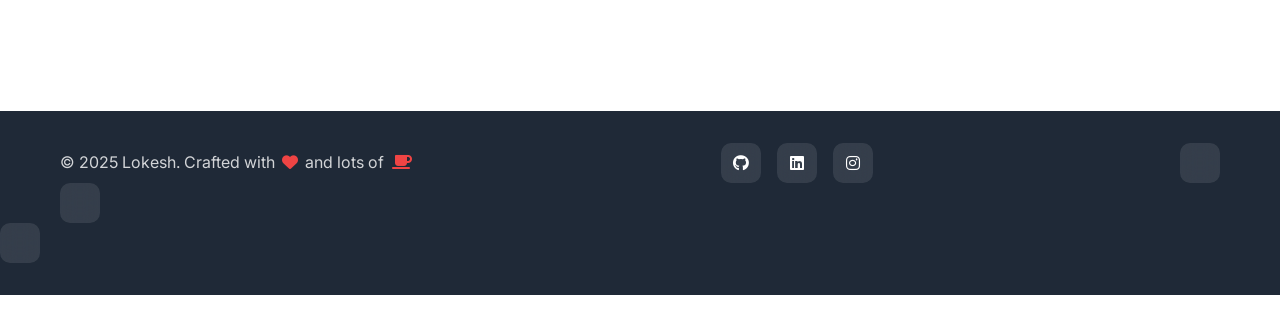
==== commit 7ce6089b: "Update index.html" ====
--- a/index.html
+++ b/index.html
@@ -252,7 +252,7 @@
                     <div class="project-image">
                         <div class="project-overlay">
                             <div class="project-links">
-                                <a href="https://github.com/Lokeshajmera/Digital-Receipt-Generator" class="project-link">
+                                <a href="https://lokeshajmera.github.io/Digital-Receipt-Generator/" class="project-link">
                                     <i class="fas fa-external-link-alt"></i>
                                 </a>
                                 <a href="https://github.com/Lokeshajmera/Digital-Receipt-Generator" class="project-link">
@@ -316,7 +316,7 @@
             <div class="sketches-grid">
                 <div class="sketch-card">
                     <div class="sketch-image">
-                        <img src="krishna.jpg" alt="Sketches" loading="lazy">
+                        <img src="krishna.jpeg" alt="Sketches" loading="lazy">
 
                         <div class="sketch-overlay">
                             <div class="sketch-info">
@@ -338,7 +338,7 @@
                 </div>
                 <div class="sketch-card">
                     <div class="sketch-image">
-                        <img src="shivaji_maharaj.jpg" alt="Dashboard Layout Concept" loading="lazy">
+                        <img src="shivaji_maharaj.jpeg" alt="Dashboard Layout Concept" loading="lazy">
                         <div class="sketch-overlay">
                             <div class="sketch-info">
                                 <i class="fas fa-eye"></i>
@@ -359,7 +359,7 @@
                 </div>
                 <div class="sketch-card">
                     <div class="sketch-image">
-                        <img src="heart.jpg" alt="E-commerce Interface Design" loading="lazy">
+                        <img src="heart.jpeg" alt="E-commerce Interface Design" loading="lazy">
                         <div class="sketch-overlay">
                             <div class="sketch-info">
                                 <i class="fas fa-eye"></i>
--- a/style2.css
+++ b/style2.css
@@ -1225,4 +1225,19 @@
 
 .profile-photo:hover {
     transform: scale(1.05);
-}
+}.image-box {
+  width: 100%;       /* or set specific width like 300px */
+  height: 300px;     /* set desired height */
+  overflow: hidden;  /* hide any overflow */
+  position: relative;
+  border: 1px solid #ccc; /* optional: for visual boundary */
+  border-radius: 10px;    /* optional: rounded corners */
+}
+
+.image-box img {
+  width: 100%;
+  height: 100%;
+  object-fit: cover;     /* cover = fill box while maintaining aspect ratio */
+  display: block;
+}
+
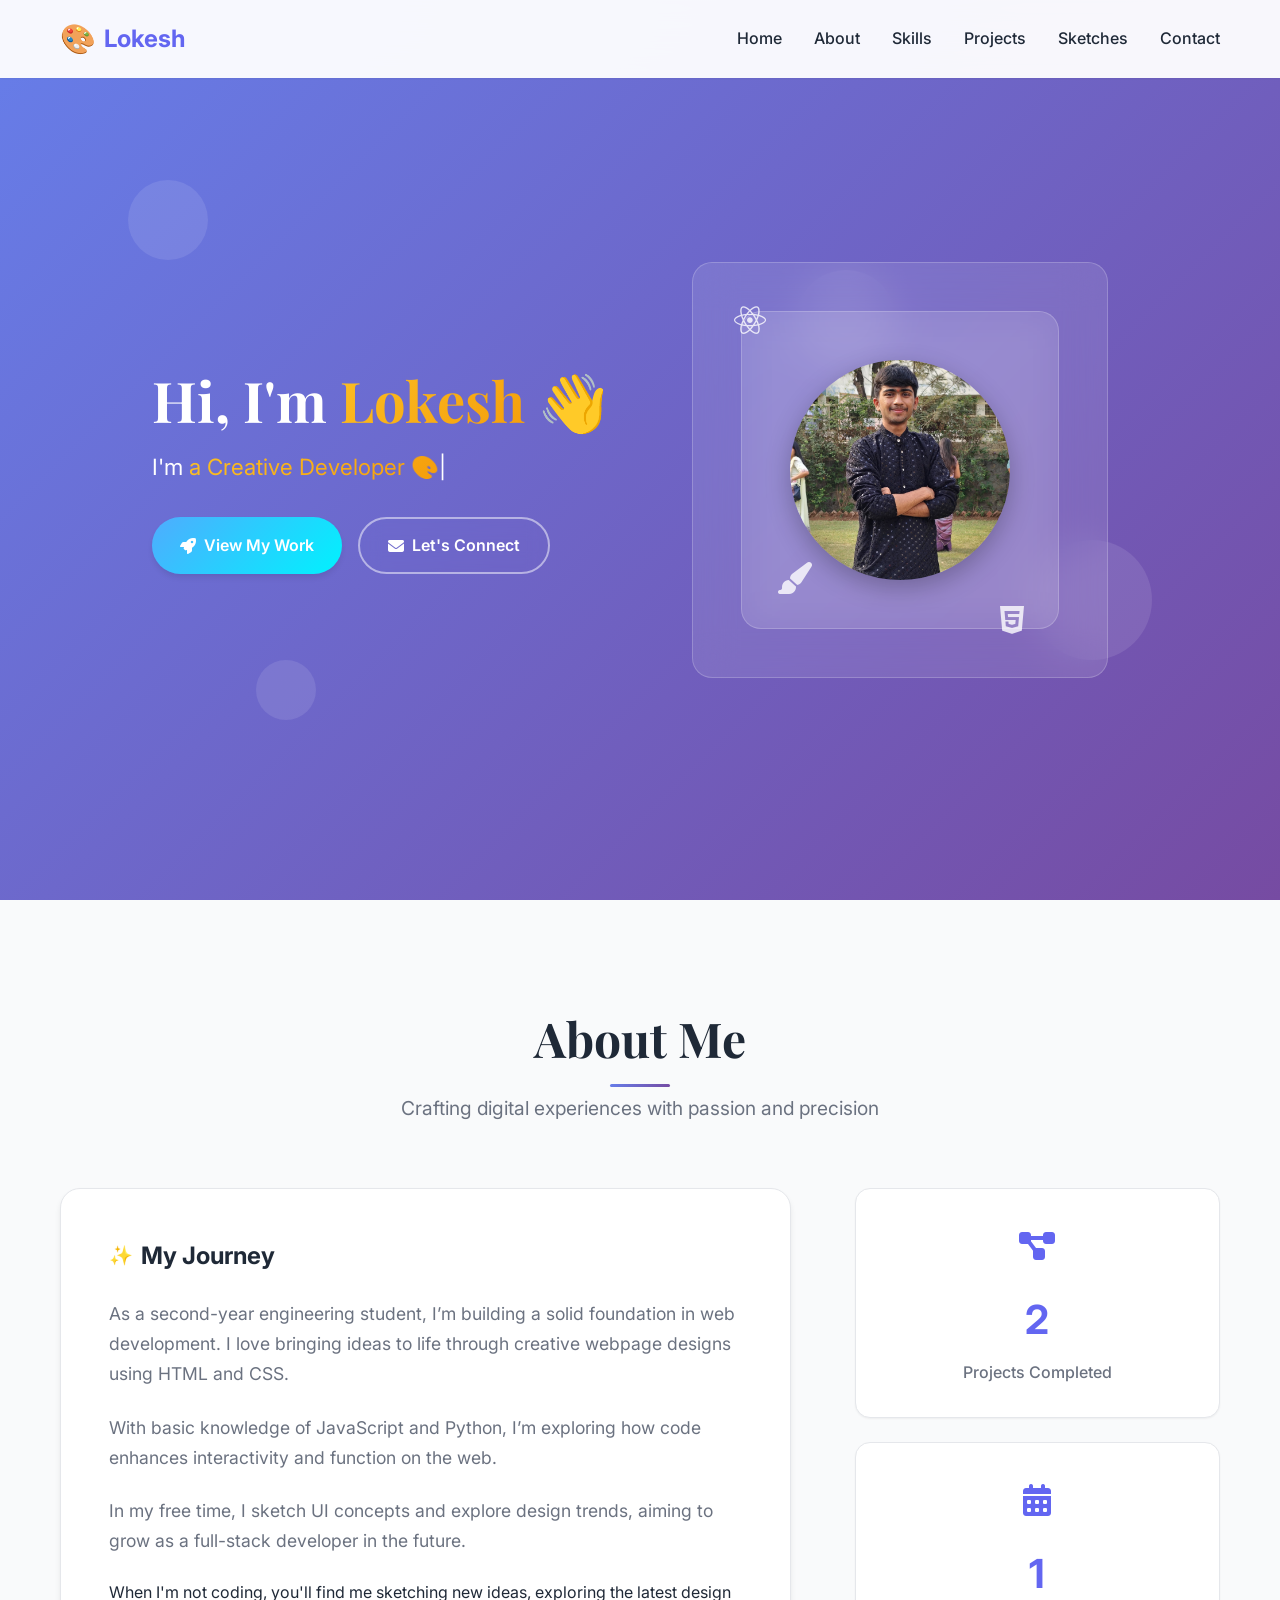
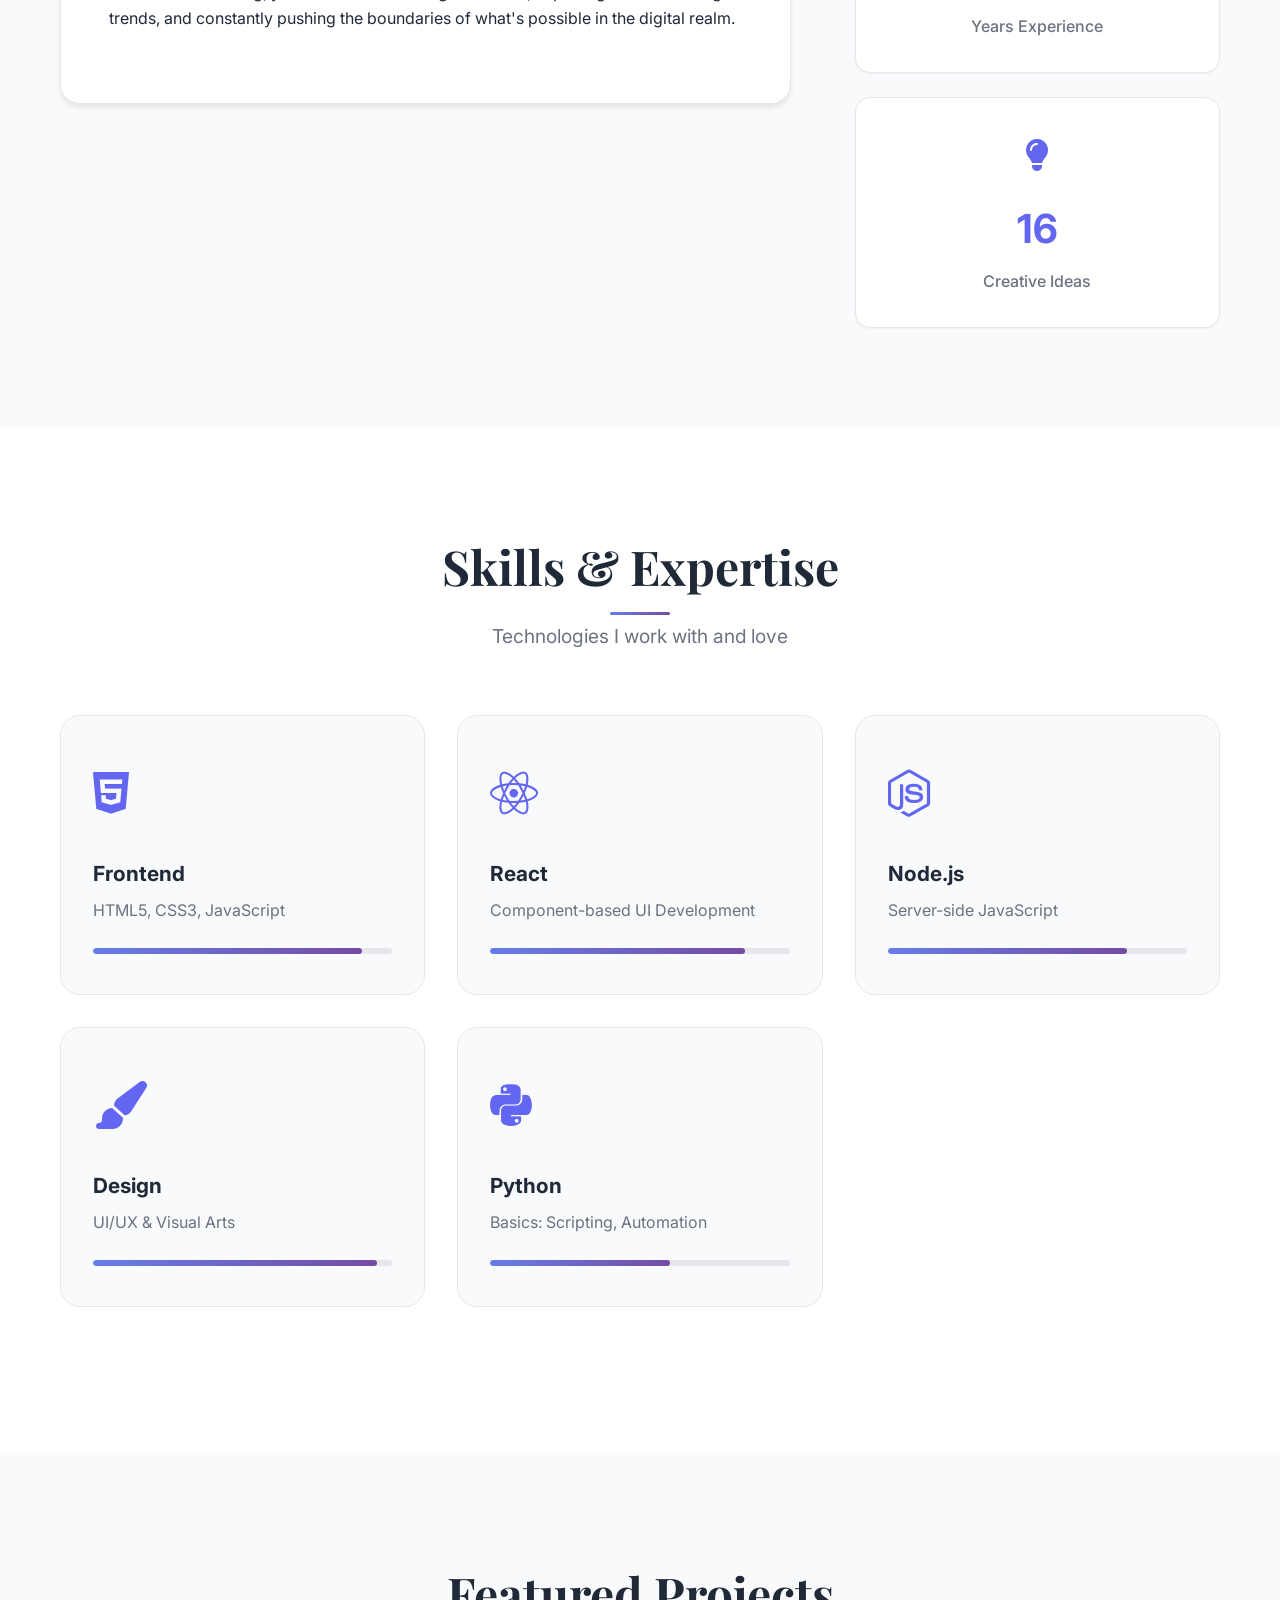
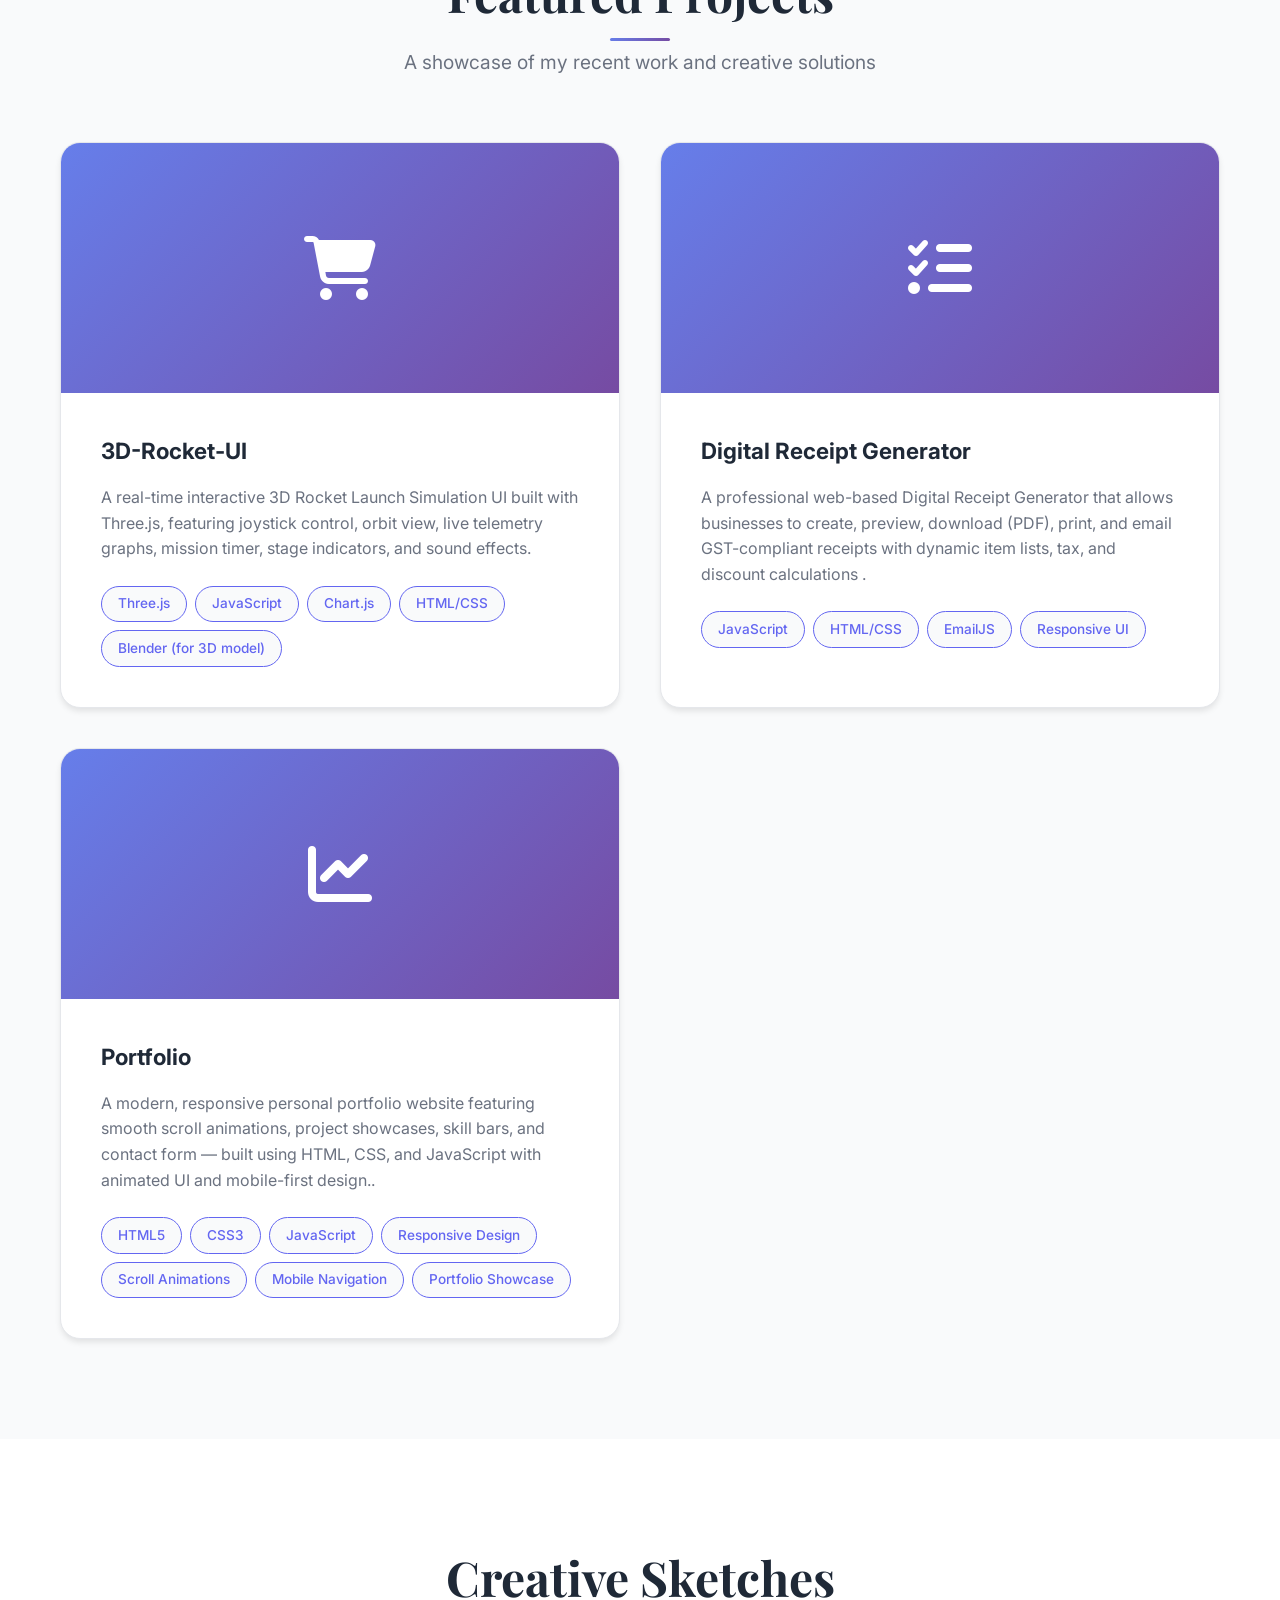
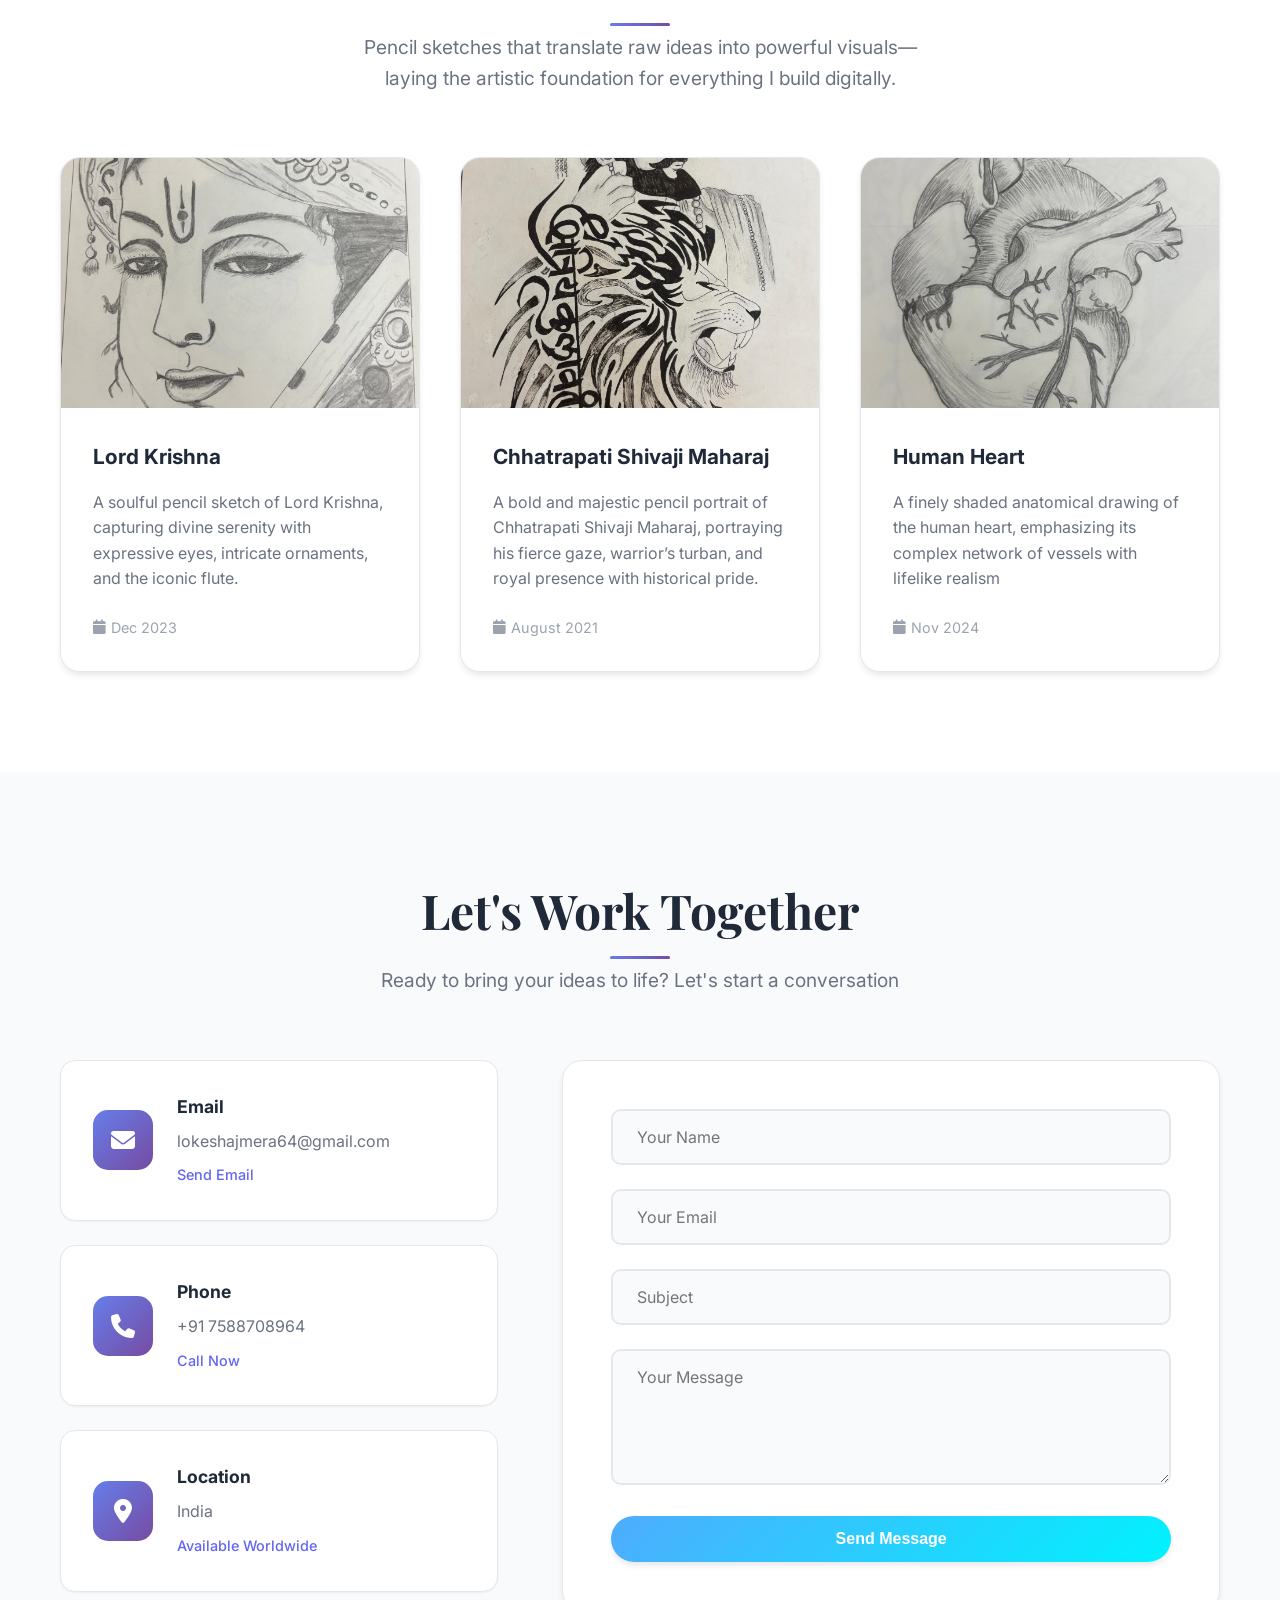
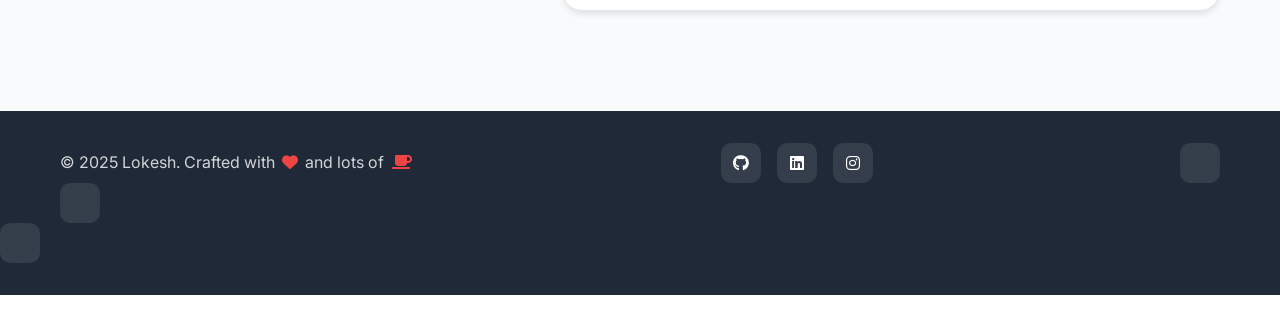
==== commit 2ccb0680: "Update index.html" ====
--- a/index.html
+++ b/index.html
@@ -278,7 +278,7 @@
                     <div class="project-image">
                         <div class="project-overlay">
                             <div class="project-links">
-                                <a href="#" class="project-link">
+                                <a href="https://lokeshajmera.github.io/Portfolio/" class="project-link">
                                     <i class="fas fa-external-link-alt"></i>
                                 </a>
                                 <a href="#" class="project-link">
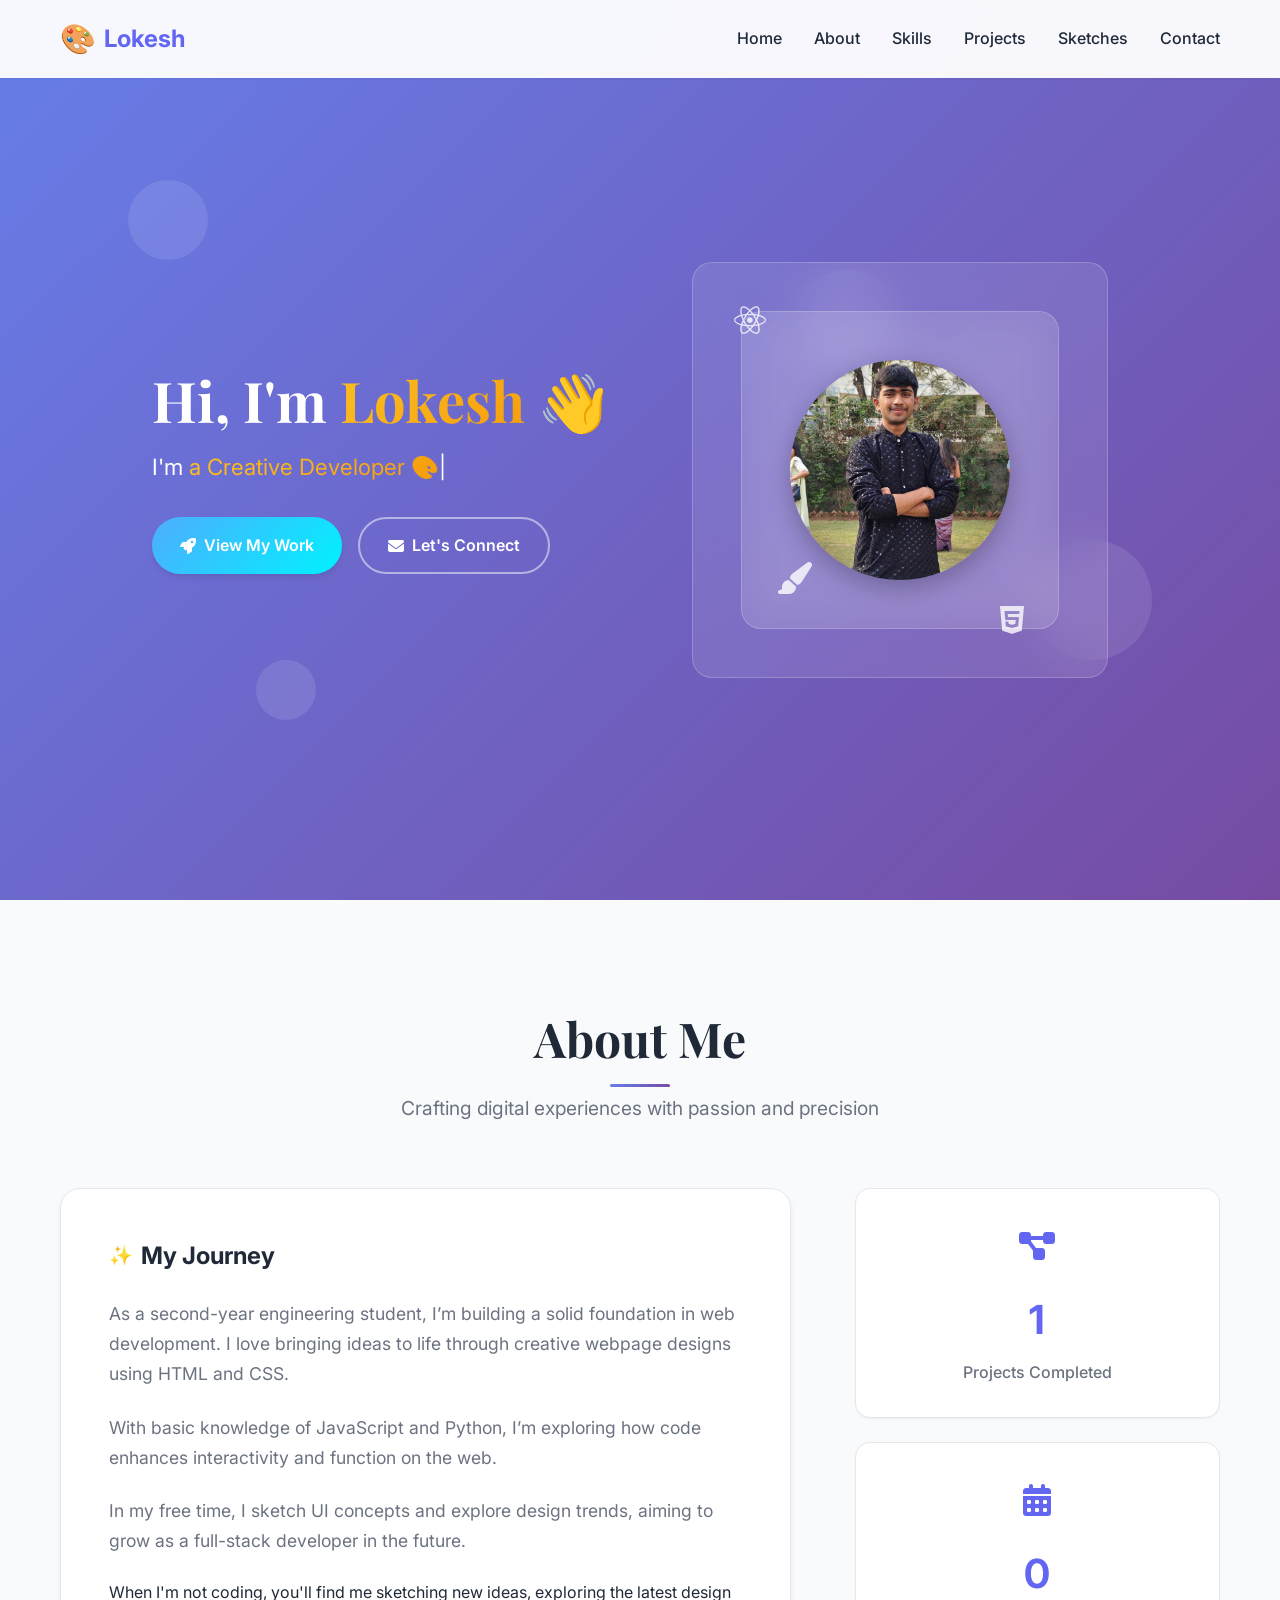
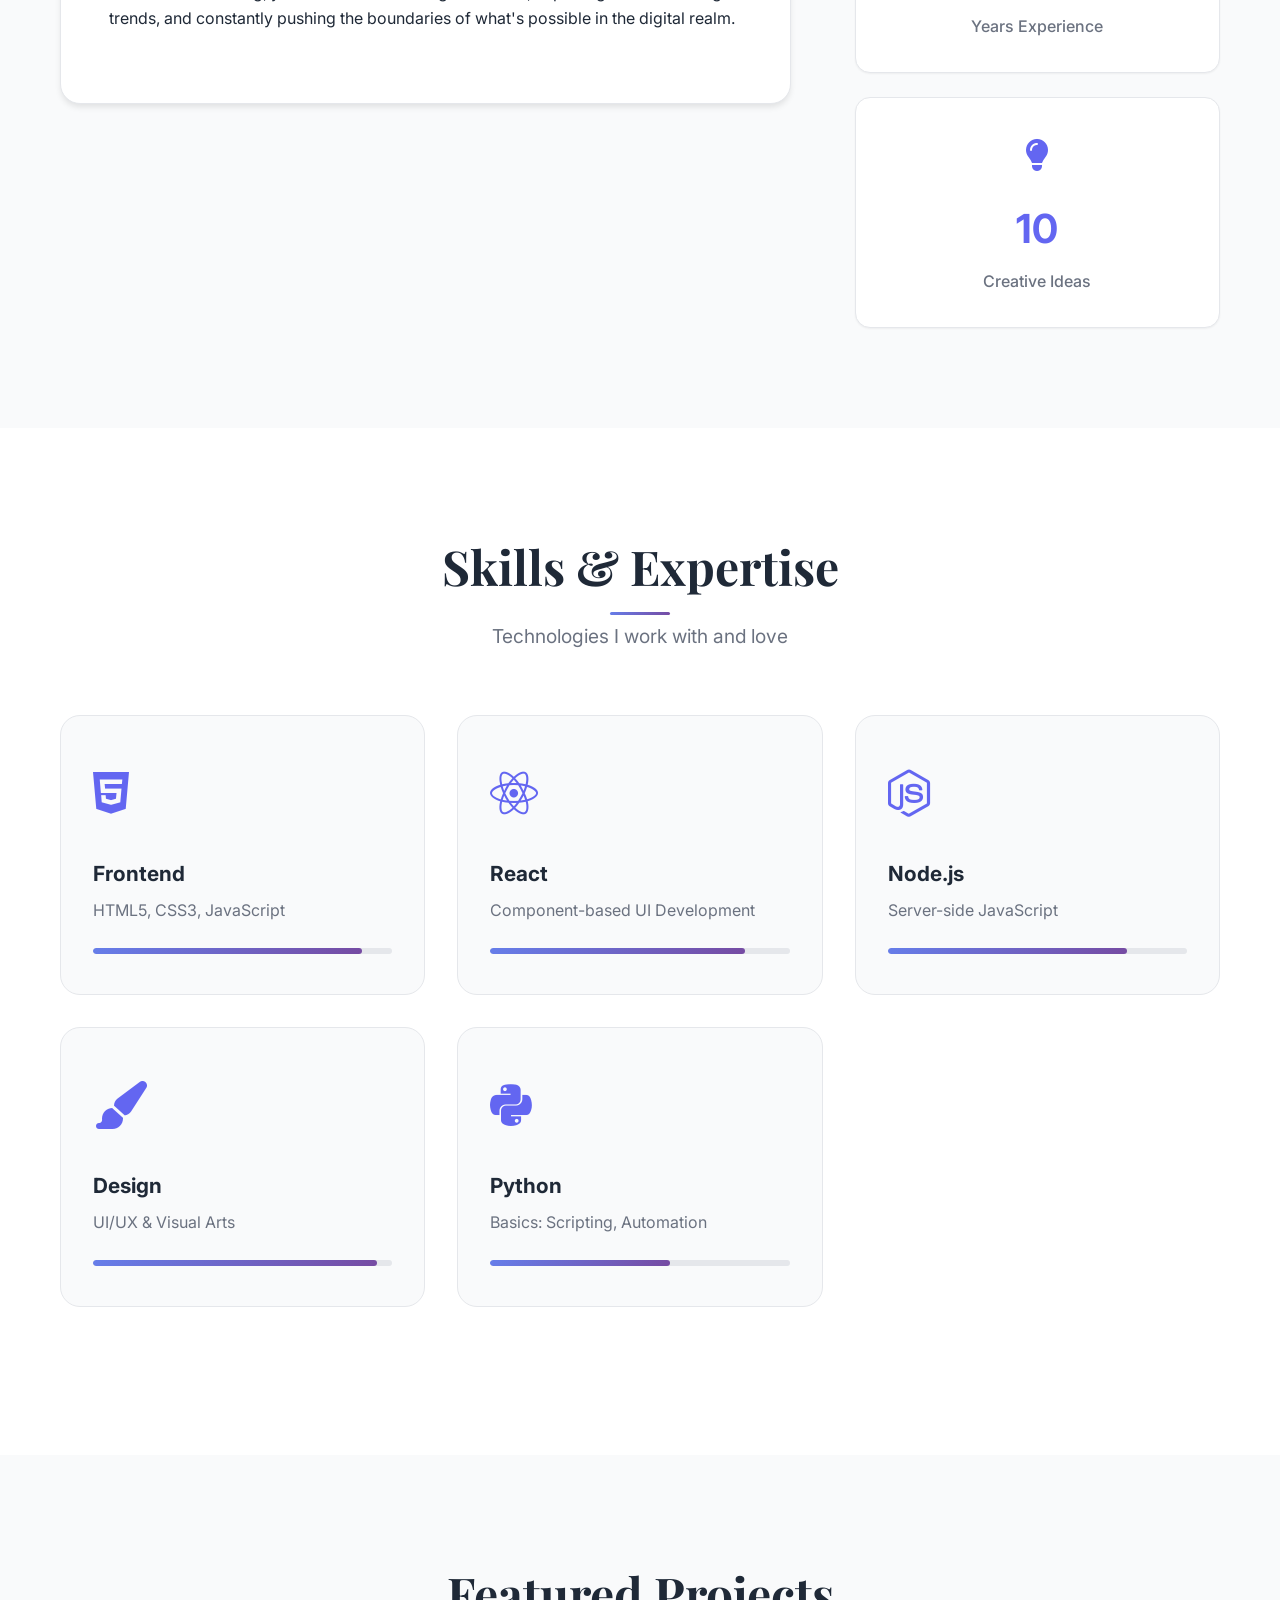
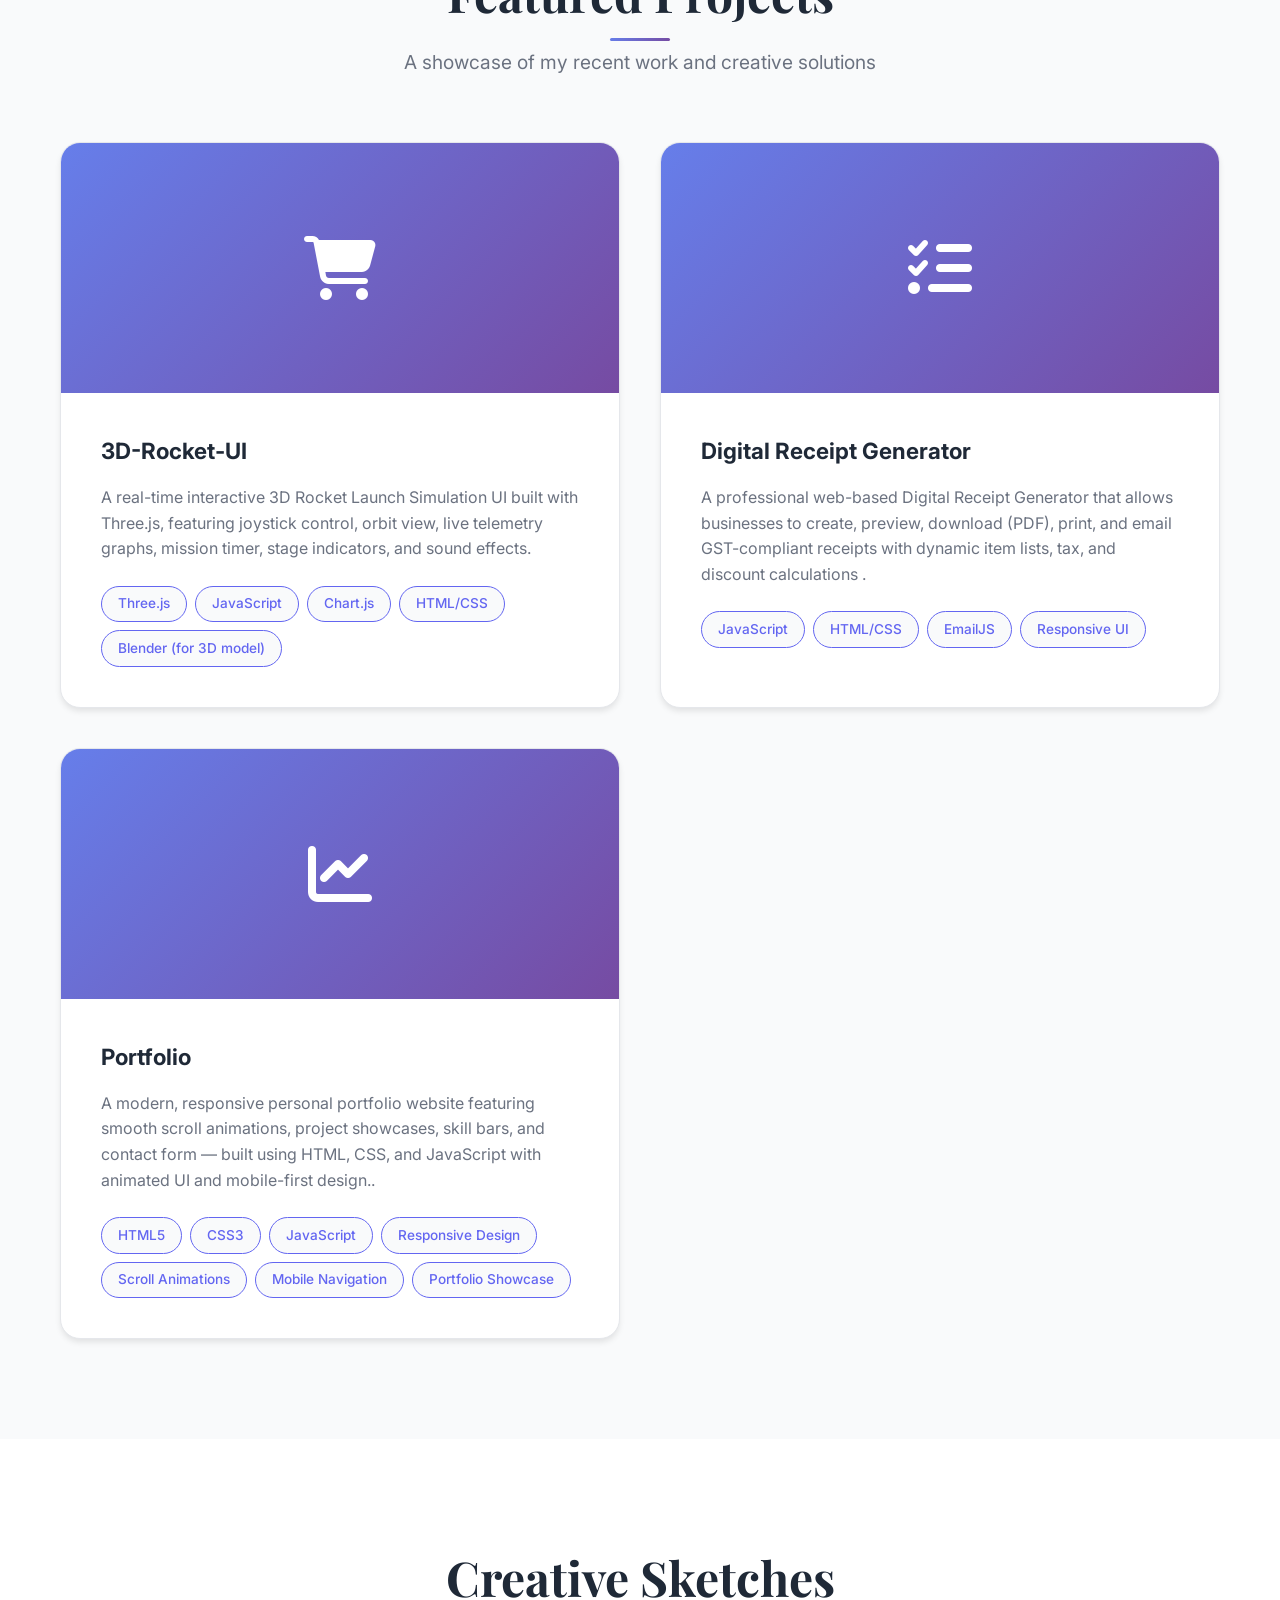
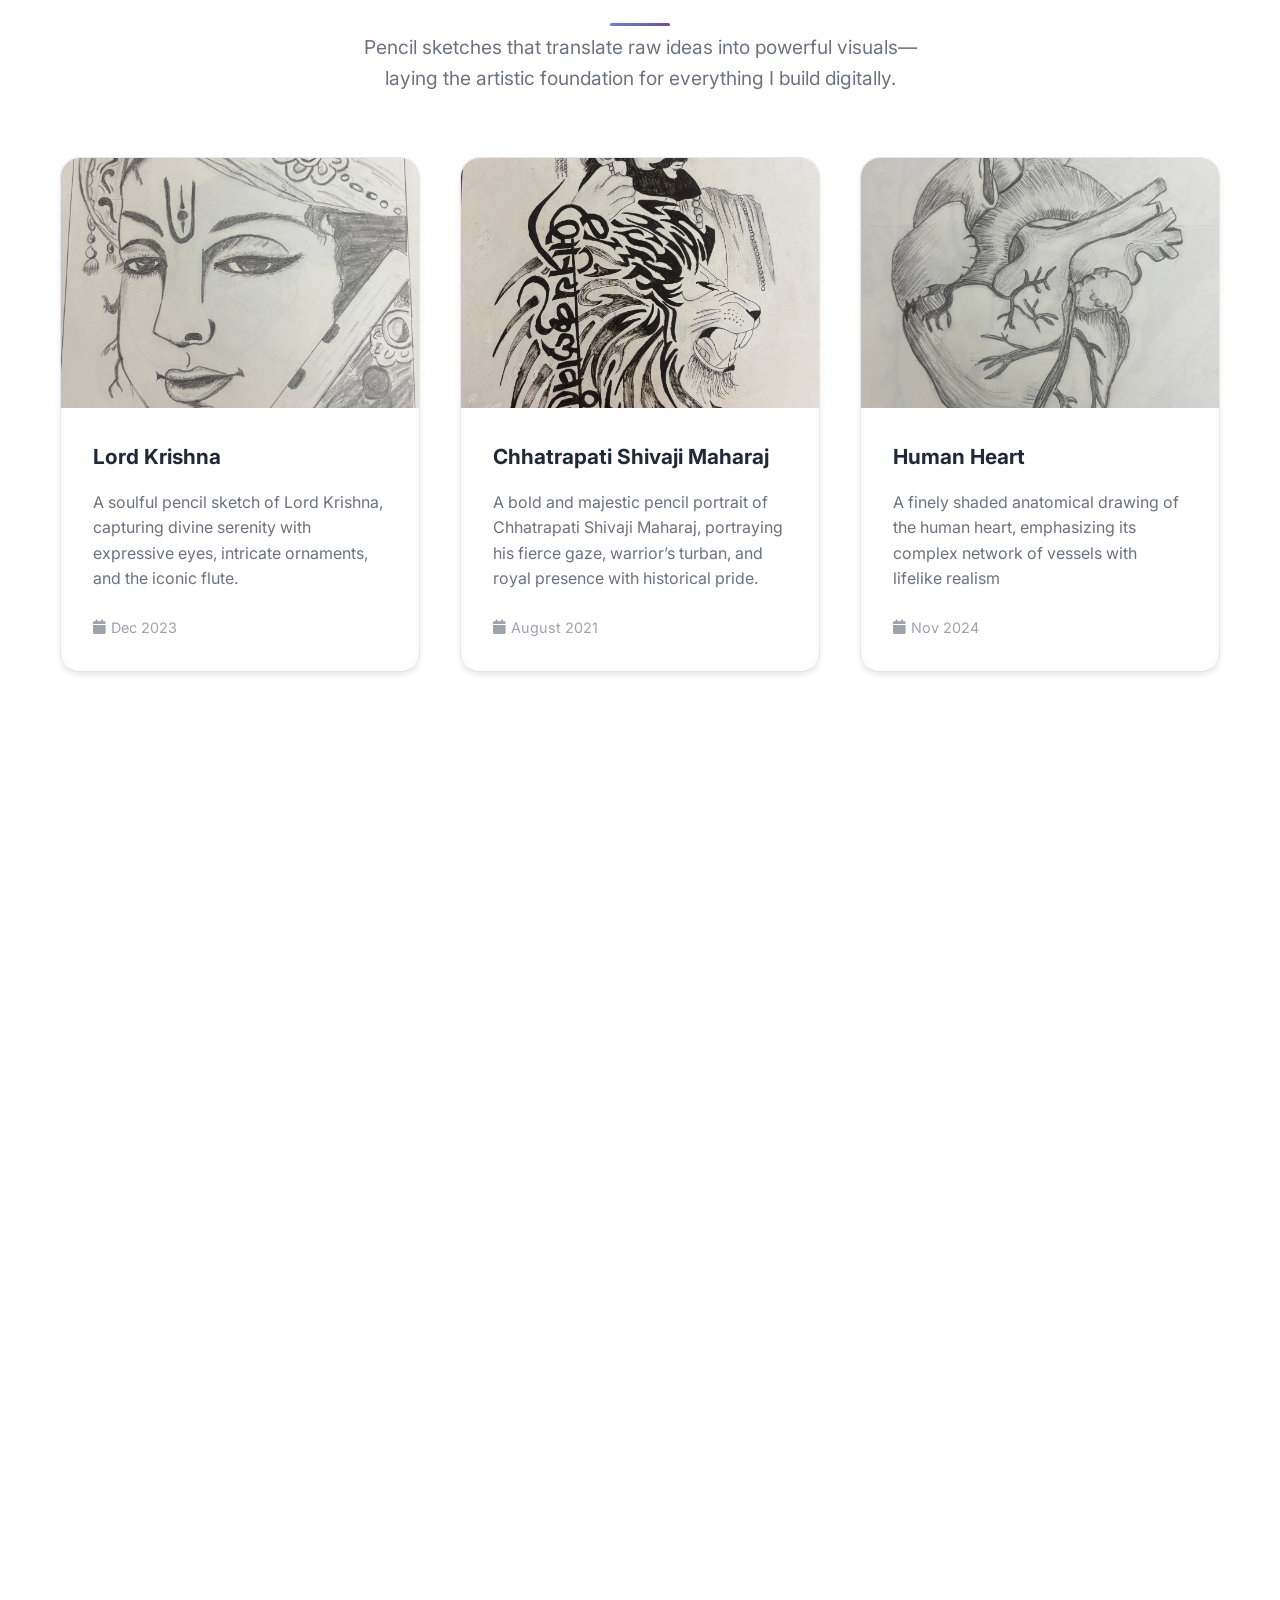
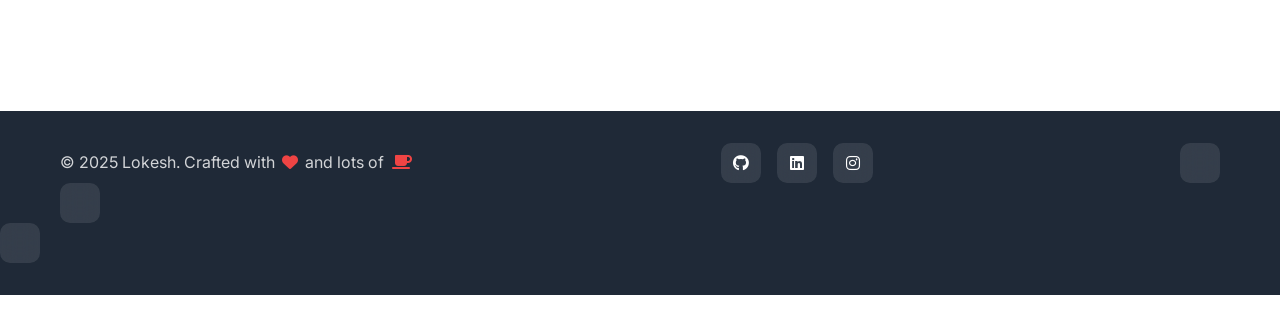
==== commit 2e2f0eca: "Update index.html" ====
--- a/index.html
+++ b/index.html
@@ -281,7 +281,7 @@
                                 <a href="https://lokeshajmera.github.io/Portfolio/" class="project-link">
                                     <i class="fas fa-external-link-alt"></i>
                                 </a>
-                                <a href="#" class="project-link">
+                                <a href="https://github.com/Lokeshajmera/Portfolio" class="project-link">
                                     <i class="fab fa-github"></i>
                                 </a>
                             </div>
